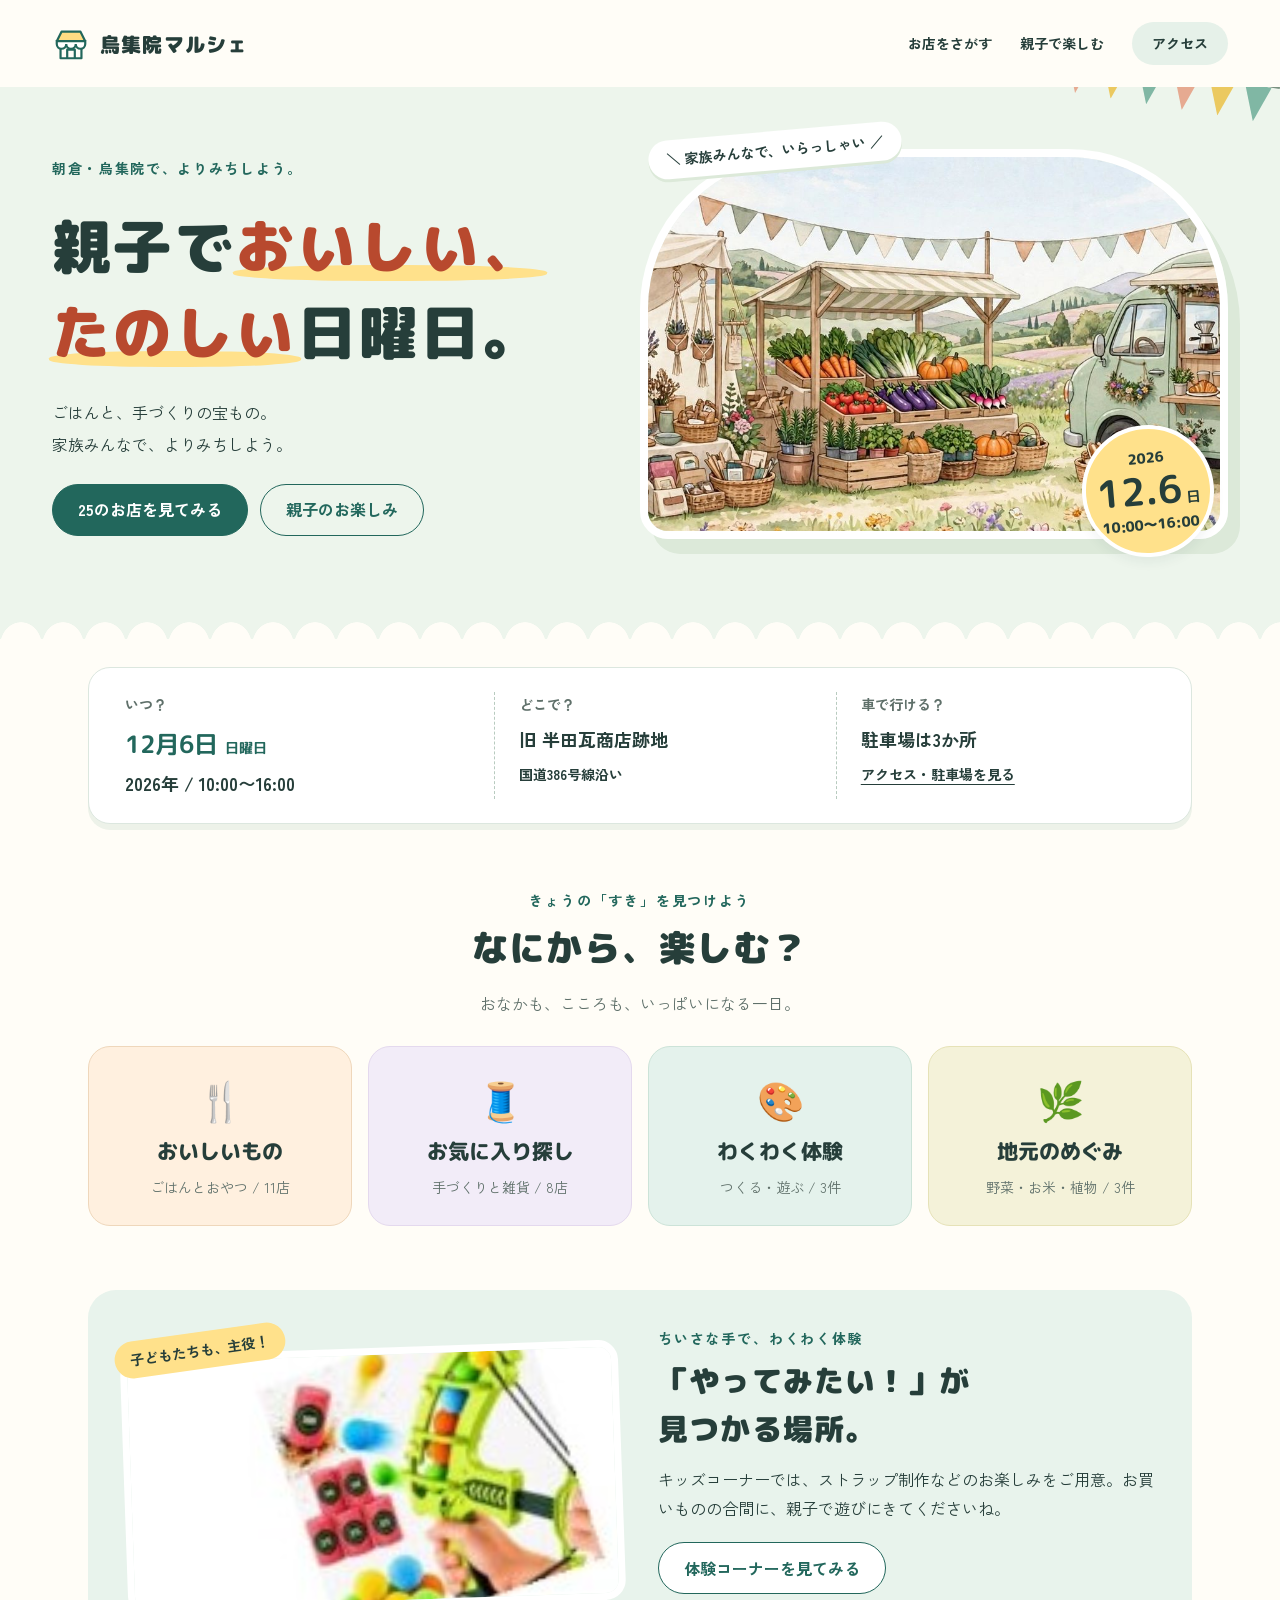
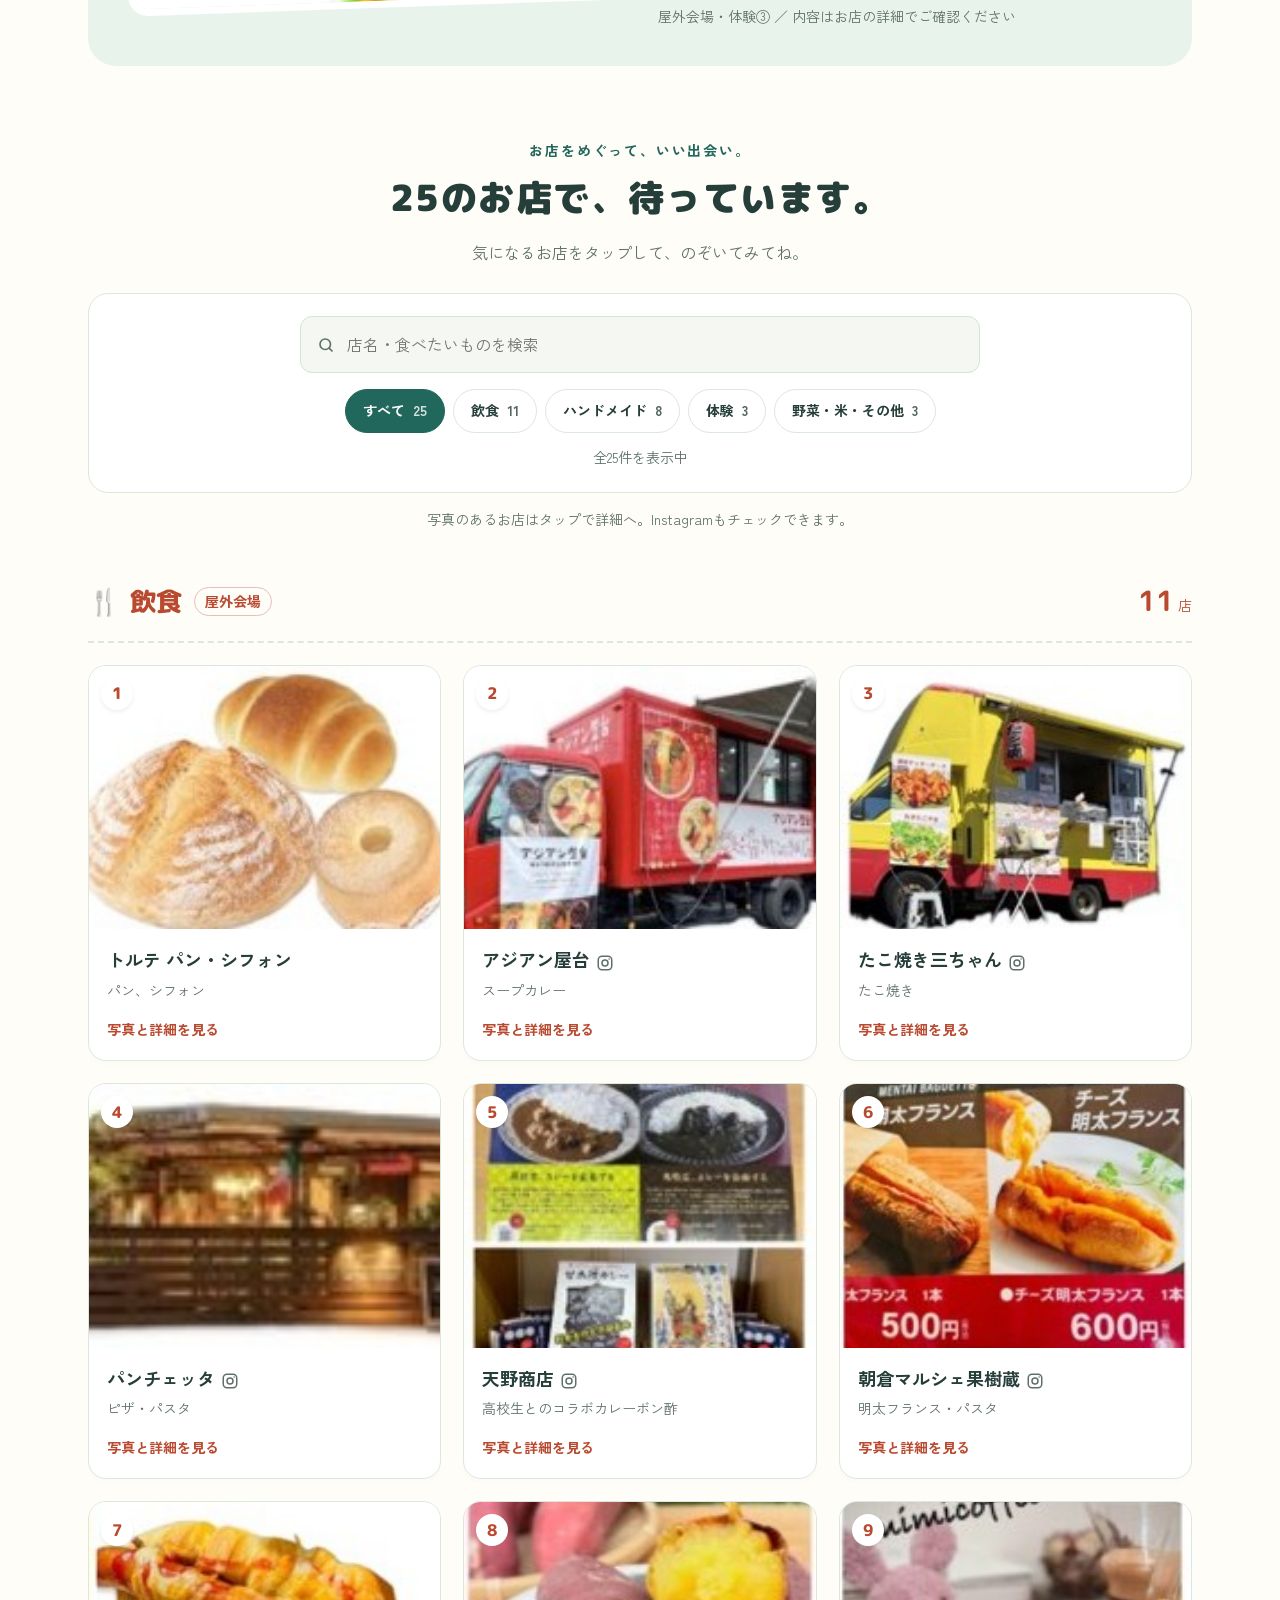
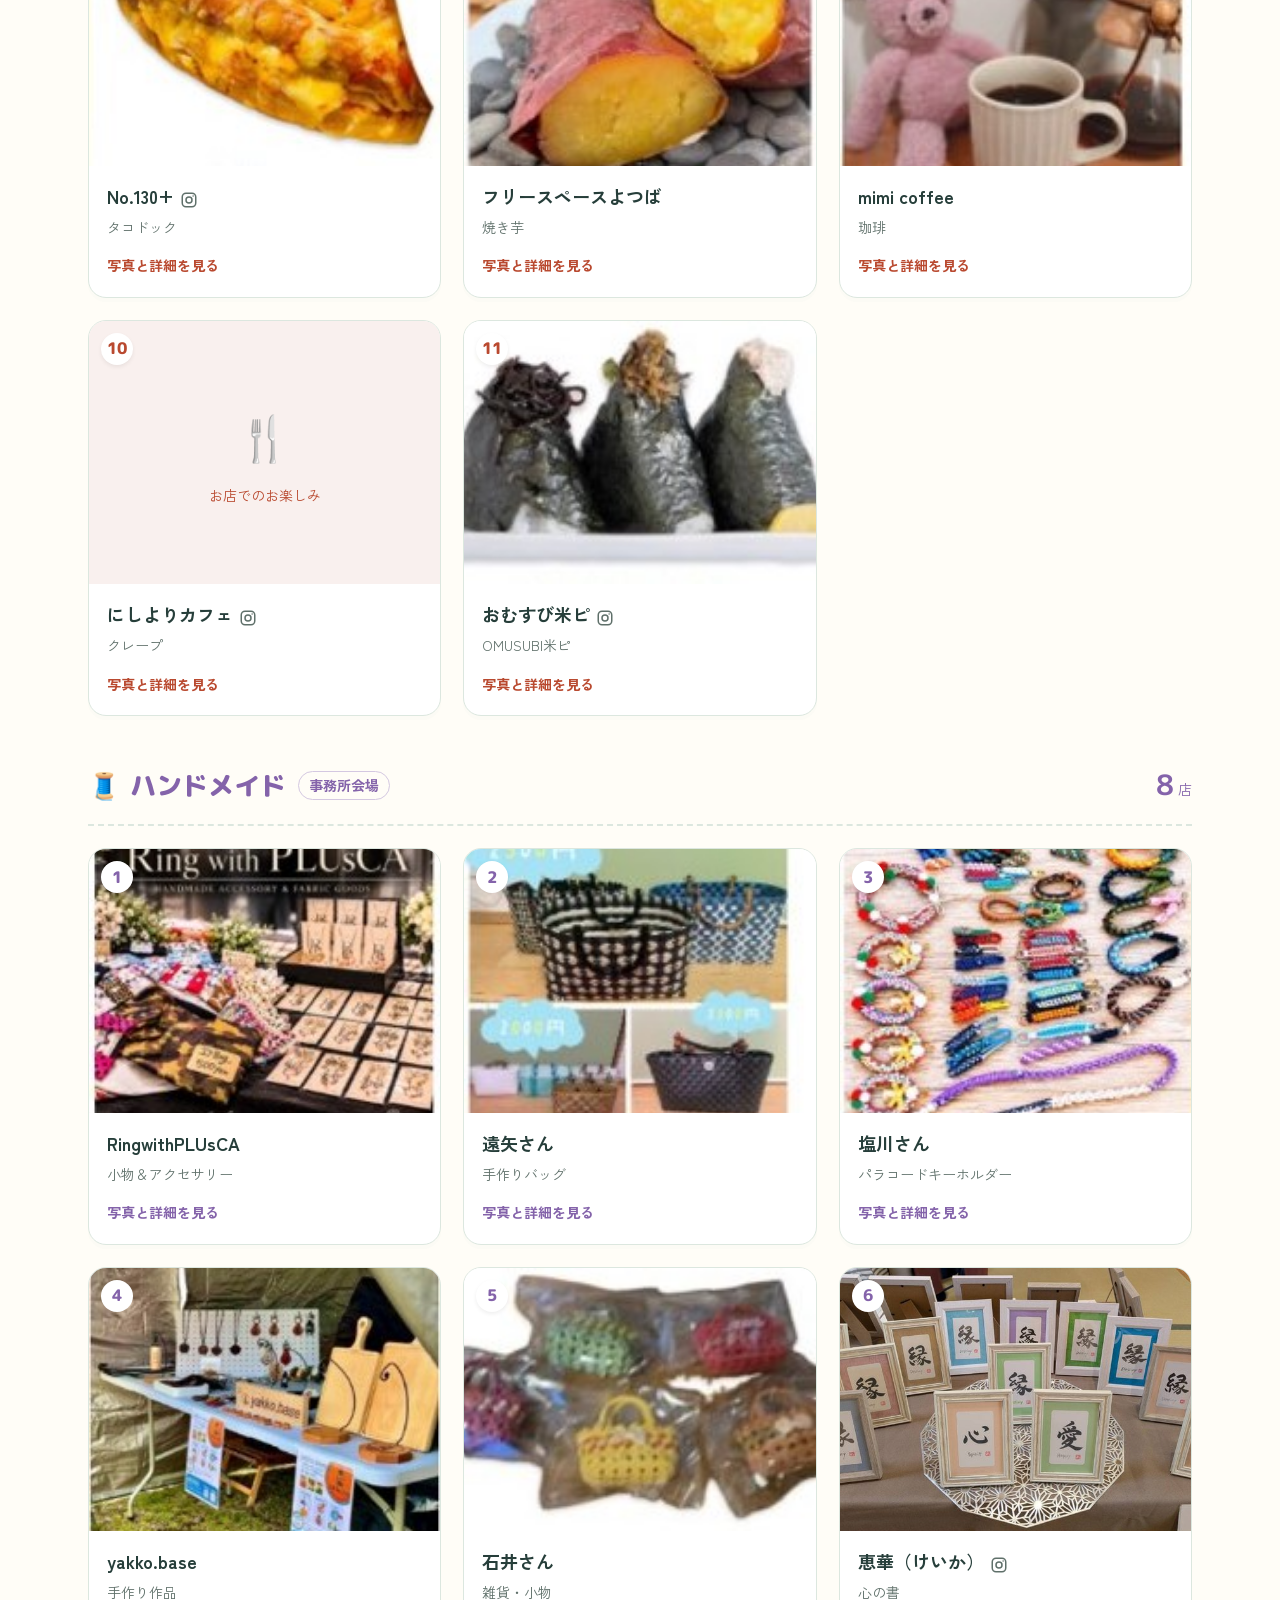
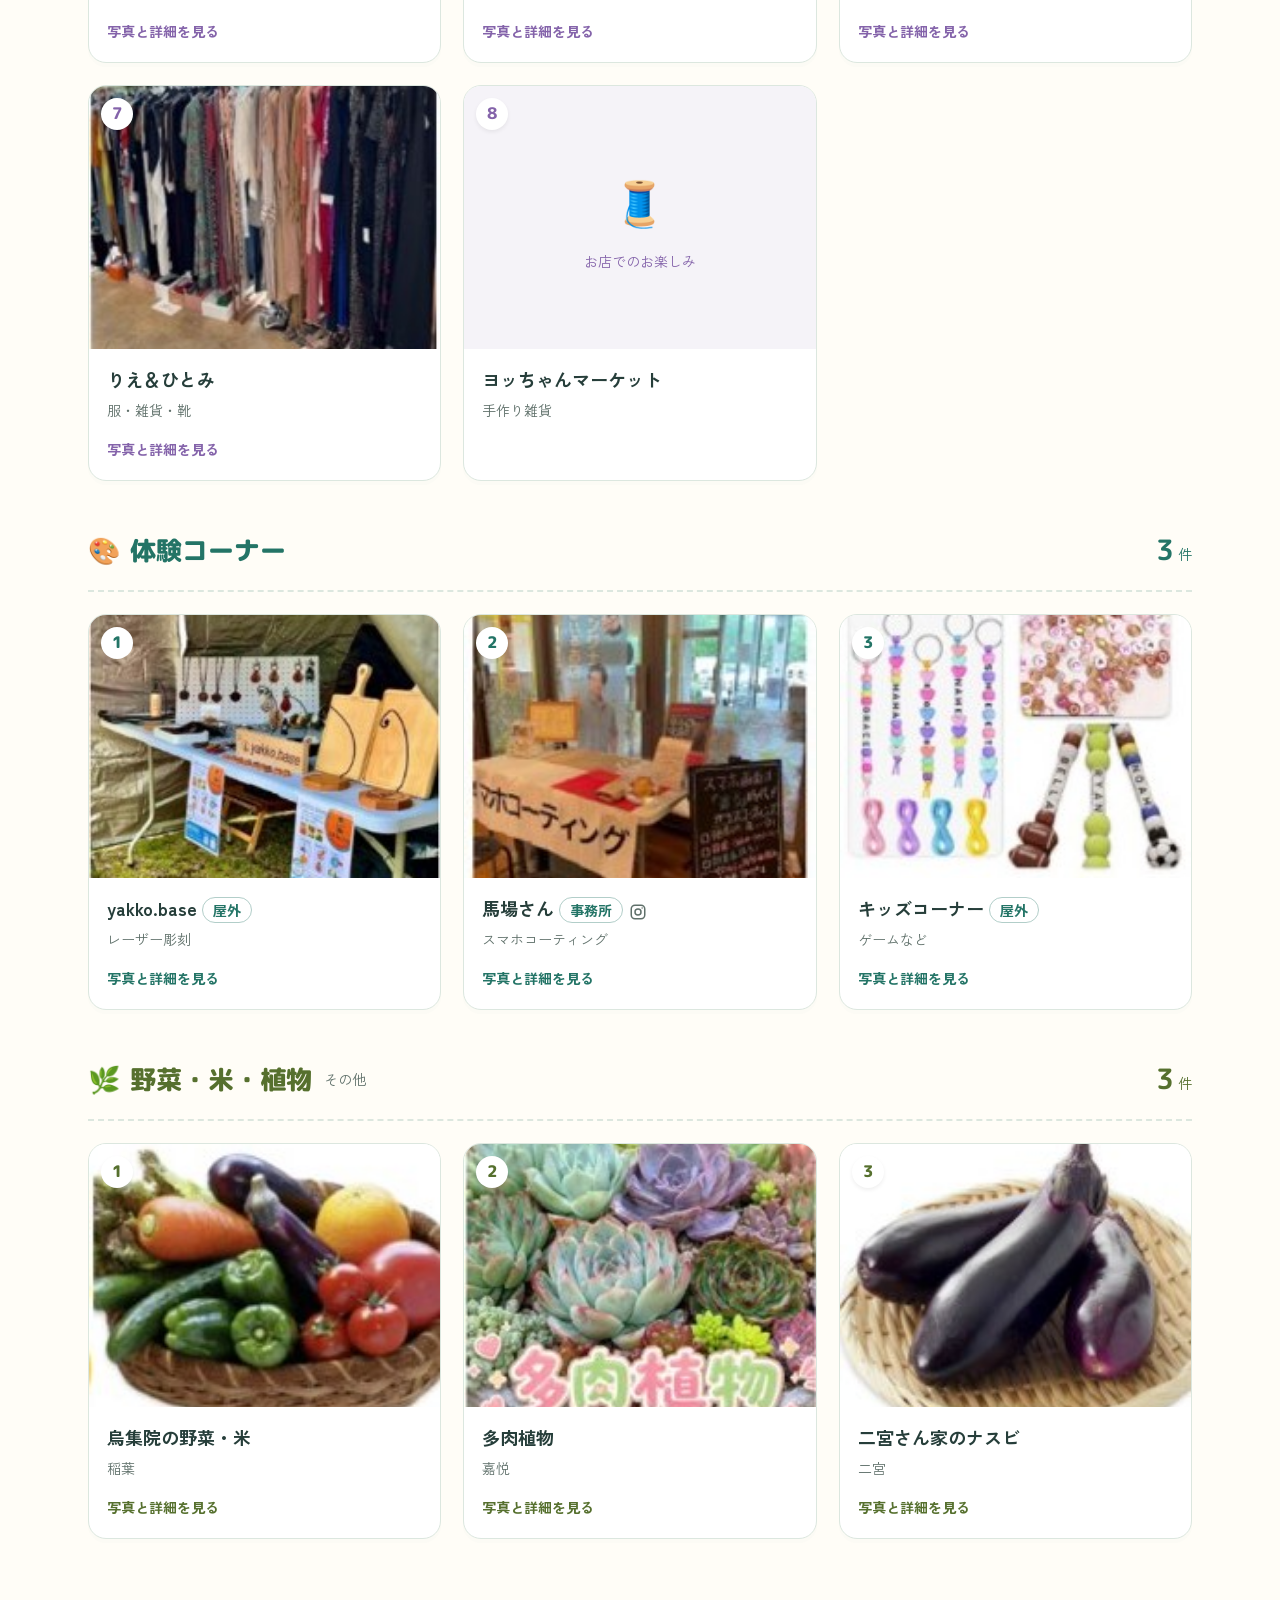
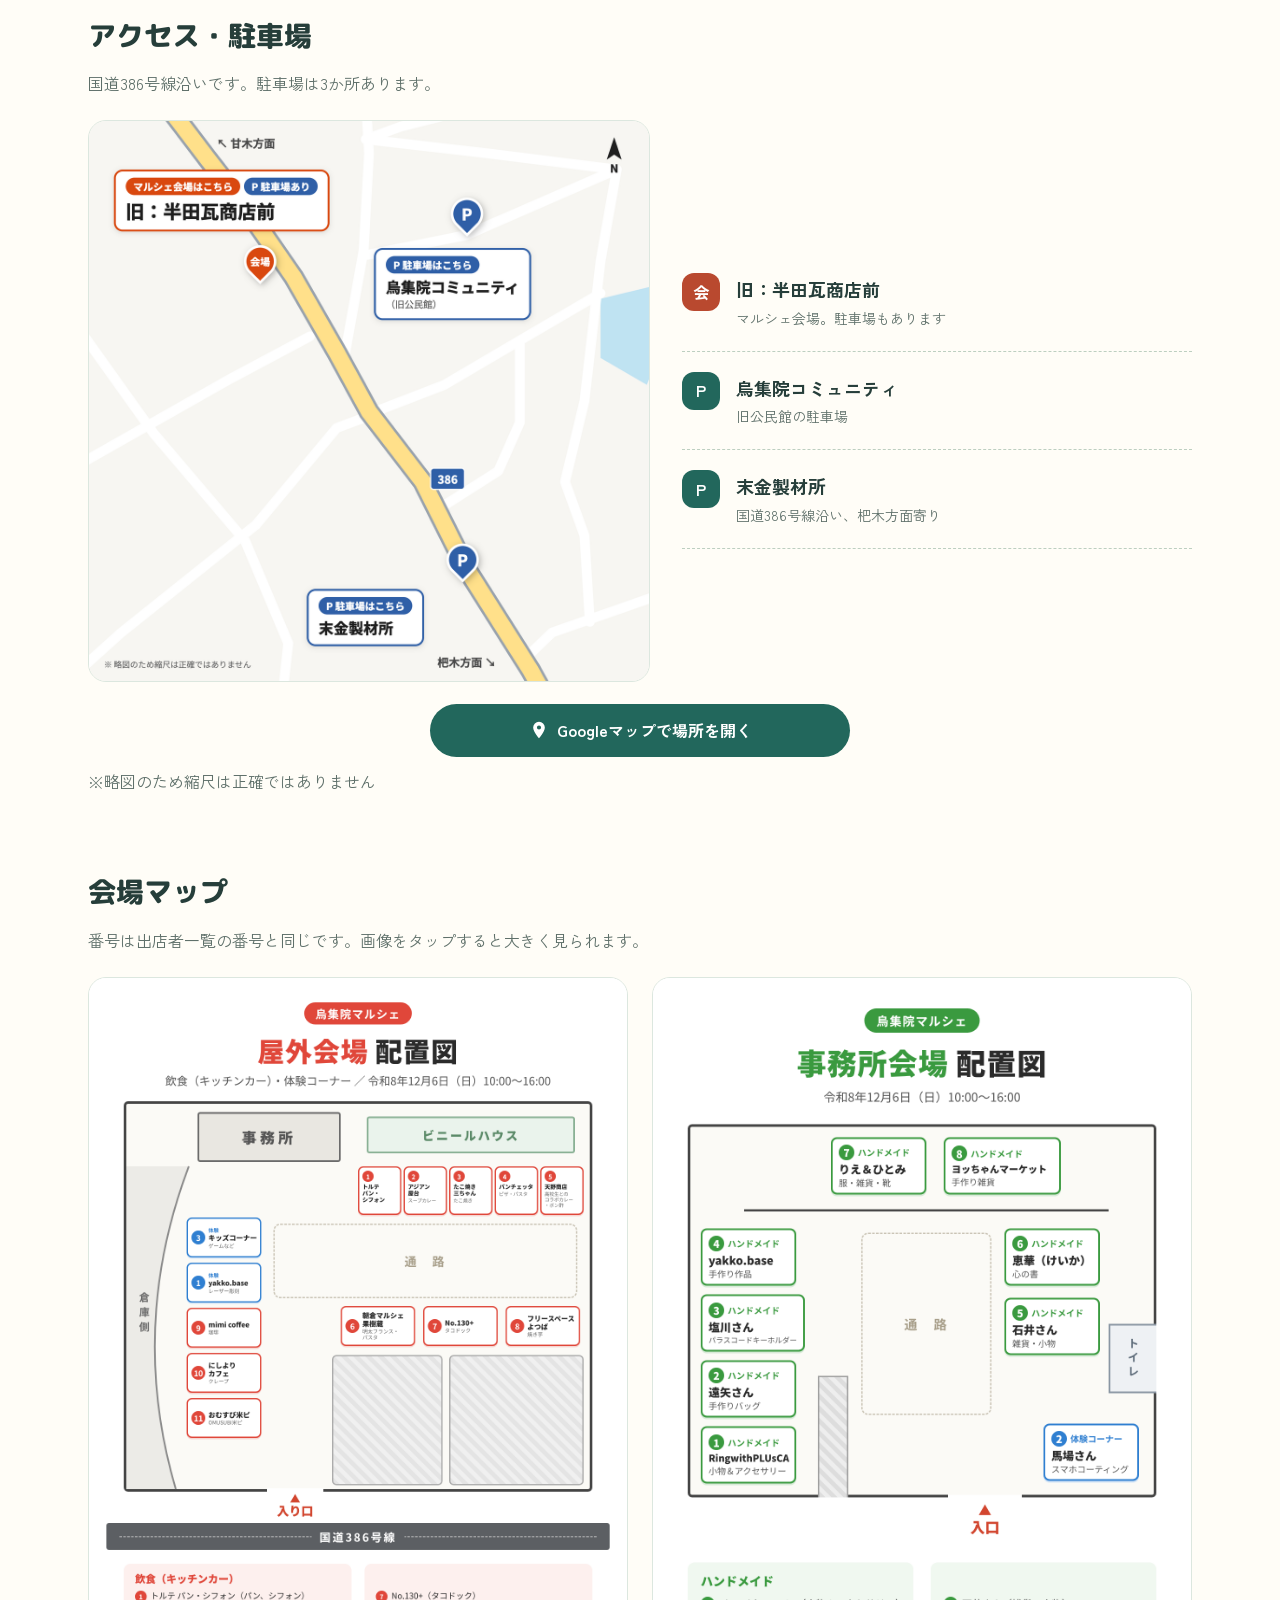
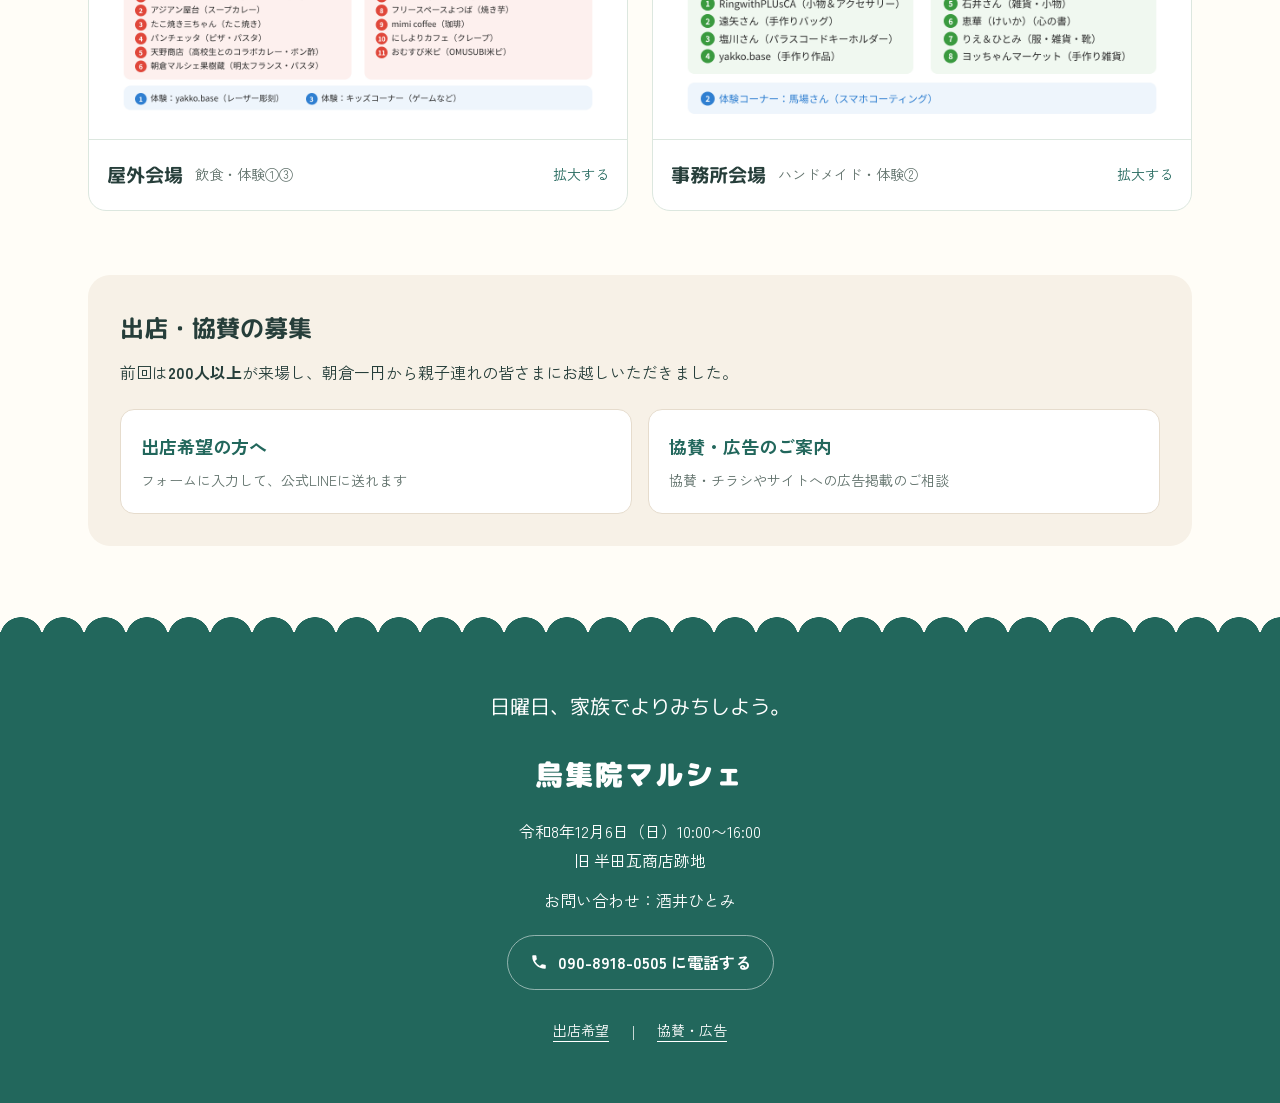
==== index.html @ 5f9a54ed "アクセス欄にGoogleマップへのリンクボタンを追加 Co-Authored-By: Claude Opus 5.5 <noreply@anthropic.com> Claude-Session: h" ====
<!doctype html>
<html lang="ja">
<head>
<meta charset="utf-8">
<meta name="viewport" content="width=device-width, initial-scale=1, viewport-fit=cover">
<meta name="color-scheme" content="light">
<meta name="description" content="12月6日（日）は烏集院マルシェへ。ごはんとおやつ、手づくり雑貨、キッズコーナーなど全25店。親子で楽しむ日曜日。10:00〜16:00／旧 半田瓦商店跡地。">
<link rel="icon" href="data:,">
<title>烏集院マルシェ｜親子でおいしい、たのしい日曜日。</title>
<link rel="preconnect" href="https://fonts.googleapis.com">
<link rel="preconnect" href="https://fonts.gstatic.com" crossorigin>
<link rel="stylesheet" href="theme.css">
<link rel="stylesheet" href="market.css">
</head>
<body>

<a class="skip-link" href="#shops">お店の一覧へ進む</a>
<nav class="site-nav" aria-label="メインメニュー">
  <a class="brand" href="index.html" aria-label="烏集院マルシェ ホーム"><svg class="brand-icon" viewBox="0 0 40 40" fill="none" aria-hidden="true"><path d="M5 17 10 7h20l5 10" fill="#ffdc83" stroke="currentColor" stroke-width="2.3" stroke-linejoin="round"/><path d="M5 17h30v3a5 5 0 0 1-10 0 5 5 0 0 1-10 0 5 5 0 0 1-10 0v-3Z" fill="#fff" stroke="currentColor" stroke-width="2.3"/><path d="M9 25v10h22V25M16 35v-9h8v9" stroke="currentColor" stroke-width="2.3" stroke-linejoin="round"/></svg>烏集院マルシェ</a>
  <div class="nav-links"><a href="#shops">お店をさがす</a><a href="#kids">親子で楽しむ</a><a class="nav-access" href="#access">アクセス</a></div>
</nav>
<header class="hero">
  <div class="bunting" aria-hidden="true"><i></i><i></i><i></i><i></i><i></i><i></i><i></i><i></i><i></i><i></i><i></i><i></i></div>
  <div class="hero-inner">
    <div class="hero-copy">
      <p class="eyebrow">朝倉・烏集院で、よりみちしよう。</p>
      <h1>親子で<span class="accent">おいしい、</span><br><span class="accent">たのしい</span>日曜日。</h1>
      <p class="welcome">ごはんと、手づくりの宝もの。<br>家族みんなで、よりみちしよう。</p>
      <div class="hero-actions"><a class="pill" href="#shops">25のお店を見てみる</a><a class="pill secondary" href="#kids">親子のお楽しみ</a></div>
    </div>
    <div class="hero-art">
      <img class="hero-img" src="images/market-illustration.jpg" alt="雑貨のテント、野菜の屋台、キッチンカーが並ぶマルシェの水彩イラスト" width="1600" height="600" fetchpriority="high">
      <span class="art-caption">＼ 家族みんなで、いらっしゃい ／</span>
      <div class="art-note"><span>2026</span><b>12.6<span style="font-size:14px"> 日</span></b><span>10:00〜16:00</span></div>
    </div>
  </div>
</header>

<main class="wrap" id="main-content">

  <dl class="info" aria-label="開催情報">
    <div><dt>いつ？</dt><dd><strong>12月6日 <small>日曜日</small></strong><br>2026年 / 10:00〜16:00</dd></div>
    <div><dt>どこで？</dt><dd>旧 半田瓦商店跡地<br><small>国道386号線沿い</small></dd></div>
    <div><dt>車で行ける？</dt><dd>駐車場は3か所<br><a href="#access"><small>アクセス・駐車場を見る</small></a></dd></div>
  </dl>

  <section class="discover" aria-labelledby="discover-title">
    <p class="section-kicker">きょうの「すき」を見つけよう</p>
    <h2 class="section-title" id="discover-title">なにから、楽しむ？</h2>
    <p class="section-intro">おなかも、こころも、いっぱいになる一日。</p>
    <div class="discover-links">
      <a class="discover-link" href="#shops" data-discover="food"><span class="symbol" aria-hidden="true">🍴</span><b>おいしいもの</b><span>ごはんとおやつ / 11店</span></a>
      <a class="discover-link" href="#shops" data-discover="handmade"><span class="symbol" aria-hidden="true">🧵</span><b>お気に入り探し</b><span>手づくりと雑貨 / 8店</span></a>
      <a class="discover-link" href="#shops" data-discover="experience"><span class="symbol" aria-hidden="true">🎨</span><b>わくわく体験</b><span>つくる・遊ぶ / 3件</span></a>
      <a class="discover-link" href="#shops" data-discover="farm"><span class="symbol" aria-hidden="true">🌿</span><b>地元のめぐみ</b><span>野菜・お米・植物 / 3件</span></a>
    </div>
  </section>

  <section class="kids" id="kids" aria-labelledby="kids-title">
    <div class="kids-photo"><img loading="lazy" decoding="async" src="images/shops/toys.jpg" width="800" height="600" loading="lazy" alt="キッズコーナーで紹介されている、カラフルなおもちゃ"><span class="kids-sticker">子どもたちも、主役！</span></div>
    <div class="kids-copy"><p class="section-kicker">ちいさな手で、わくわく体験</p><h2 class="section-title" id="kids-title">「やってみたい！」が<br>見つかる場所。</h2><p>キッズコーナーでは、ストラップ制作などのお楽しみをご用意。お買いものの合間に、親子で遊びにきてくださいね。</p><a class="pill" href="#shops" data-discover="experience">体験コーナーを見てみる</a><span class="kids-small">屋外会場・体験③ ／ 内容はお店の詳細でご確認ください</span></div>
  </section>



  <div class="list-heading" id="shops"><p class="section-kicker">お店をめぐって、いい出会い。</p><h2 class="section-title"><span>25のお店で、</span><span>待っています。</span></h2><p class="section-intro">気になるお店をタップして、のぞいてみてね。</p></div>
  <div class="controls">
    <label class="search">
      <svg width="18" height="18" viewBox="0 0 24 24" fill="none" stroke="currentColor" stroke-width="2.2" stroke-linecap="round" aria-hidden="true"><circle cx="11" cy="11" r="7"/><path d="m20 20-3.5-3.5"/></svg>
      <input id="q" type="search" placeholder="店名・食べたいものを検索" aria-label="出店者を検索">
    </label>
    <div class="tabs" role="group" aria-label="カテゴリで絞り込み">
      <button type="button" class="tab" data-filter="all" aria-pressed="true">すべて <span class="k">25</span></button>
      <button type="button" class="tab" data-filter="food" aria-pressed="false"><span class="d" aria-hidden="true"></span>飲食 <span class="k">11</span></button>
      <button type="button" class="tab" data-filter="handmade" aria-pressed="false"><span class="d" aria-hidden="true"></span>ハンドメイド <span class="k">8</span></button>
      <button type="button" class="tab" data-filter="experience" aria-pressed="false"><span class="d" aria-hidden="true"></span>体験 <span class="k">3</span></button>
      <button type="button" class="tab" data-filter="farm" aria-pressed="false"><span class="d" aria-hidden="true"></span>野菜・米・その他 <span class="k">3</span></button>
    </div>
    <p class="result-line" id="resultLine" aria-live="polite">全25件を表示中</p>
  </div>

  <p class="swipe-hint">写真のあるお店はタップで詳細へ。Instagramもチェックできます。</p>
  <div id="list">

    <section class="cat cat-food" data-cat="food">
      <div class="cat-head"><h2>飲食</h2><a class="place" href="#map-okugai">屋外会場</a><span class="count"><b>11</b>店</span></div>
      <ul class="rows">
        <li class="row" data-text="トルテ パン・シフォン パン シフォン"><span class="no">1</span><div><div class="name">トルテ パン・シフォン</div><div class="item">パン、シフォン</div></div></li>
        <li class="row" data-text="アジアン屋台 スープカレー"><span class="no">2</span><div><div class="name">アジアン屋台</div><div class="item">スープカレー</div></div></li>
        <li class="row" data-text="たこ焼き三ちゃん たこ焼き"><span class="no">3</span><div><div class="name">たこ焼き三ちゃん</div><div class="item">たこ焼き</div></div></li>
        <li class="row" data-text="パンチェッタ ピザ パスタ"><span class="no">4</span><div><div class="name">パンチェッタ</div><div class="item">ピザ・パスタ</div></div></li>
        <li class="row" data-text="天野商店 高校生とのコラボカレーボン酢 コラボ"><span class="no">5</span><div><div class="name">天野商店</div><div class="item">高校生とのコラボカレーボン酢</div></div></li>
        <li class="row" data-text="朝倉マルシェ果樹蔵 明太フランス パスタ"><span class="no">6</span><div><div class="name">朝倉マルシェ果樹蔵</div><div class="item">明太フランス・パスタ</div></div></li>
        <li class="row" data-text="No.130+ タコドック"><span class="no">7</span><div><div class="name">No.130+</div><div class="item">タコドック</div></div></li>
        <li class="row" data-text="フリースペースよつば 焼き芋"><span class="no">8</span><div><div class="name">フリースペースよつば</div><div class="item">焼き芋</div></div></li>
        <li class="row" data-text="mimi coffee 珈琲 コーヒー"><span class="no">9</span><div><div class="name">mimi coffee</div><div class="item">珈琲</div></div></li>
        <li class="row" data-text="NiSHiYOR! café にしよりカフェ クレープ"><span class="no">10</span><div><div class="name">にしよりカフェ</div><div class="item">クレープ</div></div></li>
        <li class="row" data-text="おむすび米ピ OMUSUBI米ピ"><span class="no">11</span><div><div class="name">おむすび米ピ</div><div class="item">OMUSUBI米ピ</div></div></li>
      </ul>
    </section>

    <section class="cat cat-hand" data-cat="handmade">
      <div class="cat-head"><h2>ハンドメイド</h2><a class="place" href="#map-jimusho">事務所会場</a><span class="count"><b>8</b>店</span></div>
      <ul class="rows">
        <li class="row" data-text="RingwithPLUsCA 小物 アクセサリー"><span class="no">1</span><div><div class="name">RingwithPLUsCA</div><div class="item">小物＆アクセサリー</div></div></li>
        <li class="row" data-text="遠矢さん 手作りバッグ"><span class="no">2</span><div><div class="name">遠矢さん</div><div class="item">手作りバッグ</div></div></li>
        <li class="row" data-text="塩川さん パラコードキーホルダー"><span class="no">3</span><div><div class="name">塩川さん</div><div class="item">パラコードキーホルダー</div></div></li>
        <li class="row" data-text="yakko.base 手作り作品"><span class="no">4</span><div><div class="name">yakko.base</div><div class="item">手作り作品</div></div></li>
        <li class="row" data-text="石井さん 雑貨 小物"><span class="no">5</span><div><div class="name">石井さん</div><div class="item">雑貨・小物</div></div></li>
        <li class="row" data-text="恵華 けいか 心の書 書道 額"><span class="no">6</span><div><div class="name">恵華（けいか）</div><div class="item">心の書</div></div></li>
        <li class="row" data-text="りえ＆ひとみ 服 雑貨 靴"><span class="no">7</span><div><div class="name">りえ＆ひとみ</div><div class="item">服・雑貨・靴</div></div></li>
        <li class="row" data-text="ヨッちゃんマーケット 手作り雑貨"><span class="no">8</span><div><div class="name">ヨッちゃんマーケット</div><div class="item">手作り雑貨</div></div></li>
      </ul>
    </section>

    <section class="cat cat-exp" data-cat="experience">
      <div class="cat-head"><h2>体験コーナー</h2><span class="count"><b>3</b>件</span></div>
      <ul class="rows">
        <li class="row" data-text="yakko.base レーザー彫刻"><span class="no">1</span><div><div class="name">yakko.base<a class="place" href="#map-okugai">屋外</a></div><div class="item">レーザー彫刻</div></div></li>
        <li class="row" data-text="馬場さん スマホコーティング"><span class="no">2</span><div><div class="name">馬場さん<a class="place" href="#map-jimusho">事務所</a></div><div class="item">スマホコーティング</div></div></li>
        <li class="row" data-text="キッズコーナー ゲーム"><span class="no">3</span><div><div class="name">キッズコーナー<a class="place" href="#map-okugai">屋外</a></div><div class="item">ゲームなど</div></div></li>
      </ul>
    </section>

    <section class="cat cat-farm" data-cat="farm">
      <div class="cat-head"><h2>野菜・米・植物</h2><span class="sub">その他</span><span class="count"><b>3</b>件</span></div>
      <ul class="rows">
        <li class="row" data-text="烏集院の野菜 米 稲葉"><span class="no">1</span><div><div class="name">烏集院の野菜・米</div><div class="item">稲葉</div></div></li>
        <li class="row" data-text="多肉植物 嘉悦"><span class="no">2</span><div><div class="name">多肉植物</div><div class="item">嘉悦</div></div></li>
        <li class="row" data-text="二宮さん家のナスビ 二宮"><span class="no">3</span><div><div class="name">二宮さん家のナスビ</div><div class="item">二宮</div></div></li>
      </ul>
    </section>

    <div class="empty" id="empty">該当する出店者が見つかりませんでした。<br>別のキーワードで探してみてください。</div>
  </div>

  <section class="access" id="access" aria-labelledby="access-title">
    <h2 class="sec-title" id="access-title">アクセス・駐車場</h2>
    <p class="sec-note">国道386号線沿いです。駐車場は3か所あります。</p>
    <div class="access-body">
      <figure class="access-map">
        <a href="images/access-map.png" target="_blank" rel="noopener"><img loading="lazy" decoding="async" src="images/access-map.png" alt="会場周辺の略図。国道386号線沿い、甘木方面寄りに会場の旧 半田瓦商店前（駐車場あり）。その東側に烏集院コミュニティ（旧公民館）の駐車場、杷木方面寄りに末金製材所の駐車場。" width="1200" height="1200"></a>
      </figure>
      <ul class="parking">
        <li><span class="p venue" aria-hidden="true"><span>会</span></span><div><b>旧：半田瓦商店前</b><small>マルシェ会場。駐車場もあります</small></div></li>
        <li><span class="p" aria-hidden="true"><span>P</span></span><div><b>烏集院コミュニティ</b><small>旧公民館の駐車場</small></div></li>
        <li><span class="p" aria-hidden="true"><span>P</span></span><div><b>末金製材所</b><small>国道386号線沿い、杷木方面寄り</small></div></li>
      </ul>
    </div>
    <a class="gmap" href="https://maps.app.goo.gl/vhonHxLZ6FecGgJs9" target="_blank" rel="noopener"><svg width="20" height="20" viewBox="0 0 24 24" fill="currentColor" aria-hidden="true"><path d="M12 2a7 7 0 0 0-7 7c0 5.2 7 13 7 13s7-7.8 7-13a7 7 0 0 0-7-7zm0 9.5A2.5 2.5 0 1 1 12 6.5a2.5 2.5 0 0 1 0 5z"/></svg>Googleマップで場所を開く</a>
    <p class="sec-note" style="margin-top:10px">※略図のため縮尺は正確ではありません</p>
  </section>

  <section class="maps" aria-labelledby="maps-title">
    <h2 class="sec-title" id="maps-title">会場マップ</h2>
    <p class="sec-note">番号は出店者一覧の番号と同じです。画像をタップすると大きく見られます。</p>
    <div class="map-grid">
      <figure class="map-card" id="map-okugai">
        <a href="images/haichi-okugai.png" target="_blank" rel="noopener"><img loading="lazy" decoding="async" src="images/haichi-okugai.png" alt="屋外会場の配置図。ビニールハウス前に飲食1〜5、事務所前は通路、倉庫側に体験3・体験1と飲食9〜11、入り口近くの右奥に飲食6〜8。国道386号線側が入り口。" width="1240" height="1754"></a>
        <figcaption><b>屋外会場</b><span>飲食・体験①③</span><em>拡大する</em></figcaption>
      </figure>
      <figure class="map-card" id="map-jimusho">
        <a href="images/haichi-jimusho.png" target="_blank" rel="noopener"><img loading="lazy" decoding="async" src="images/haichi-jimusho.png" alt="事務所会場の配置図。奥に7・8、左の壁沿いに4・3・2・1、右に6・5とトイレ、入口近くに体験2。" width="1240" height="1754"></a>
        <figcaption><b>事務所会場</b><span>ハンドメイド・体験②</span><em>拡大する</em></figcaption>
      </figure>
    </div>
  </section>



  <section class="join" aria-labelledby="join-title">
    <h2 id="join-title">出店・協賛の募集</h2>
    <p class="lead">前回は<b>200人以上</b>が来場し、朝倉一円から親子連れの皆さまにお越しいただきました。</p>
    <div class="join-links">
      <a href="entry.html"><b>出店希望の方へ</b><span>フォームに入力して、公式LINEに送れます</span><svg width="22" height="22" viewBox="0 0 24 24" fill="none" stroke="currentColor" stroke-width="2.4" stroke-linecap="round" stroke-linejoin="round" aria-hidden="true"><path d="m9 6 6 6-6 6"/></svg></a>
      <a class="sp" href="sponsor.html"><b>協賛・広告のご案内</b><span>協賛・チラシやサイトへの広告掲載のご相談</span><svg width="22" height="22" viewBox="0 0 24 24" fill="none" stroke="currentColor" stroke-width="2.4" stroke-linecap="round" stroke-linejoin="round" aria-hidden="true"><path d="m9 6 6 6-6 6"/></svg></a>
    </div>
  </section>
</main>

<footer>
  <div class="eave-top" aria-hidden="true"></div>
  <div class="foot">
    <p class="footer-message">日曜日、家族でよりみちしよう。</p>
    <p class="name">烏集院マルシェ</p>
    <p>令和8年12月6日（日）10:00〜16:00<br>旧 半田瓦商店跡地</p>
    <p>お問い合わせ：酒井ひとみ</p>
    <a class="call" href="tel:09089180505"><svg width="18" height="18" viewBox="0 0 24 24" fill="currentColor" aria-hidden="true"><path d="M6.6 10.8a15.1 15.1 0 0 0 6.6 6.6l2.2-2.2a1 1 0 0 1 1-.25 11.4 11.4 0 0 0 3.6.57 1 1 0 0 1 1 1V20a1 1 0 0 1-1 1A17 17 0 0 1 3 4a1 1 0 0 1 1-1h3.5a1 1 0 0 1 1 1c0 1.25.2 2.45.57 3.57a1 1 0 0 1-.25 1z"/></svg>090-8918-0505 に電話する</a>
    <p class="links"><a href="entry.html">出店希望</a>｜<a href="sponsor.html">協賛・広告</a></p>
  </div>
</footer>

<dialog class="shop" id="shop" aria-labelledby="shopTitle">
  <div class="ph" id="shopPh"></div>
  <div class="body">
    <p class="meta" id="shopMeta"></p>
    <h3 id="shopTitle"></h3>
    <ul class="desc" id="shopDesc"></ul>
    <p class="note" id="shopNote"></p>
    <a class="ig" id="shopIg" href="#" target="_blank" rel="noopener" hidden><svg width="18" height="18" viewBox="0 0 24 24" fill="none" stroke="currentColor" stroke-width="2" aria-hidden="true"><rect x="3" y="3" width="18" height="18" rx="5"/><circle cx="12" cy="12" r="4"/><circle cx="17.5" cy="6.5" r="1" fill="currentColor" stroke="none"/></svg><span id="shopIgText">Instagramを見る</span></a>
    <div class="actions">
      <a class="go" id="shopGo" href="#map-okugai">配置図で場所を見る</a>
      <button type="button" class="close" id="shopClose">閉じる</button>
    </div>
  </div>
</dialog>

<script>
(function(){
  var currentFilter='all';
  var q=document.getElementById('q');
  var sections=[].slice.call(document.querySelectorAll('section.cat'));
  var resultLine=document.getElementById('resultLine');
  var empty=document.getElementById('empty');
  var tabs=[].slice.call(document.querySelectorAll('.tab'));
  var TOTAL=25;

  function apply(){
    var keyword=q.value.trim().toLowerCase();
    var visible=0;
    sections.forEach(function(sec){
      var catMatch=(currentFilter==='all'||currentFilter===sec.getAttribute('data-cat'));
      var secVisible=0;
      sec.querySelectorAll('.row').forEach(function(row){
        var text=((row.getAttribute('data-text')||'')+' '+(row.getAttribute('data-details')||'')).toLowerCase();
        var show=catMatch && (!keyword || text.indexOf(keyword)>-1);
        row.classList.toggle('hidden',!show);
        if(show){secVisible++;visible++;}
      });
      sec.classList.toggle('hidden',secVisible===0);
    });
    empty.classList.toggle('show',visible===0);
    resultLine.textContent=(visible===TOTAL)?'全25件を表示中':visible+'件を表示中（全25件）';
    tabs.forEach(function(b){b.setAttribute('aria-pressed',b.getAttribute('data-filter')===currentFilter?'true':'false');});
  }
  tabs.forEach(function(b){
    b.addEventListener('click',function(){currentFilter=b.getAttribute('data-filter');apply();});
  });

  /* ---- 店舗の詳細 ---- */
  var IMG={"amano": "images/shops/amano.jpg", "asian": "images/shops/asian.jpg", "baba": "images/shops/baba.jpg", "inaba": "images/shops/inaba.jpg", "ishii": "images/shops/ishii.jpg", "kaetsu": "images/shops/kaetsu.jpg", "kajuzo": "images/shops/kajuzo.jpg", "mimi": "images/shops/mimi.jpg", "naomi": "images/shops/naomi.jpg", "ninomiya": "images/shops/ninomiya.jpg", "no130": "images/shops/no130.jpg", "omusubi": "images/shops/omusubi.jpg", "pancetta": "images/shops/pancetta.jpg", "plusca": "images/shops/plusca.jpg", "rie": "images/shops/rie.jpg", "shiokawa": "images/shops/shiokawa.jpg", "takoyaki": "images/shops/takoyaki.jpg", "torte": "images/shops/torte.jpg", "toya": "images/shops/toya.jpg", "toys": "images/shops/toys.jpg", "yakko": "images/shops/yakko.jpg", "yotsuba": "images/shops/yotsuba.jpg", "keika": "images/shops/keika.jpg"};
  var SHOPS={"food-1": {"img": ["torte"], "title": "TORTE〜トルテ〜", "desc": ["塩こうじごはん", "シフォンケーキ"], "place": "okugai"}, "food-2": {"img": ["asian"], "title": "アジアン屋台", "desc": ["スープカレー"], "place": "okugai", "ig": "asian_yatai"}, "food-3": {"img": ["takoyaki"], "title": "たこ焼き三ちゃん", "desc": ["たこ焼き"], "place": "okugai", "ig": "takoyaki_sanchan"}, "food-4": {"img": ["pancetta"], "title": "パンチェッタ", "desc": ["ピザ・パスタ"], "place": "okugai", "ig": "pancetta2007"}, "food-5": {"img": ["amano"], "title": "天野商店", "desc": ["レトルトカレー"], "place": "okugai", "ig": "amanoshouten_mz"}, "food-6": {"img": ["kajuzo"], "title": "朝倉マルシェ果樹蔵", "desc": ["明太フランス"], "place": "okugai", "ig": "kajyukura.fan"}, "food-7": {"img": ["no130"], "title": "NO.130+", "desc": ["名物 タコドック"], "place": "okugai", "ig": "no.130purasu"}, "food-8": {"img": ["yotsuba"], "title": "フリースペースよつば", "desc": ["焼き芋"], "place": "okugai"}, "food-9": {"img": ["mimi"], "title": "mimicoffee", "desc": ["淹れたてコーヒー"], "place": "okugai"}, "food-10": {"img": [], "title": "NiSHiYOR! café\nにしよりカフェ", "desc": ["クレープ"], "note": "朝倉の食材を使ったやさしい味", "place": "okugai", "ig": "nishiyoricafe"}, "food-11": {"img": ["omusubi"], "title": "OMUSUBI米ピ", "desc": ["こだわりのおむすび"], "place": "okugai", "ig": "omusubi_komepi"}, "hand-1": {"img": ["plusca"], "title": "Ring with PLUsCA", "desc": ["アクセサリー", "手作り小物"], "place": "jimusho"}, "hand-2": {"img": ["toya"], "title": "遠矢さん", "desc": ["手作りバッグ"], "place": "jimusho"}, "hand-3": {"img": ["shiokawa"], "title": "塩川さん", "desc": ["手作り小物"], "place": "jimusho"}, "hand-4": {"img": ["yakko"], "title": "yakko.base", "desc": ["レーザー彫刻", "手作り小物"], "place": "jimusho"}, "hand-5": {"img": ["ishii"], "title": "石井さん", "desc": ["手作り小物"], "place": "jimusho"}, "hand-6": {"img": ["keika"], "title": "恵華（けいか）", "desc": ["心の書"], "note": "一文字に想いを込めて。あなたの心にそっと寄り添う字を見つけてください。額の中はお好きなものに交換可能です。", "place": "jimusho", "ig": "a594ni"}, "hand-7": {"img": ["rie"], "title": "りえ＆ひとみ", "desc": ["洋服・雑貨"], "note": "洋服・靴・バッグなどなど掘り出し物あります！見に来てね☆", "place": "jimusho"}, "exp-1": {"img": ["yakko"], "title": "yakko.base", "desc": ["レーザー彫刻", "手作り小物"], "place": "okugai"}, "exp-2": {"img": ["baba"], "title": "馬場さん", "desc": ["スマホコーティング"], "place": "jimusho", "ig": "tomo1959taka"}, "exp-3": {"img": ["naomi", "toys"], "title": "なおみ（キッズコーナー）", "desc": ["キッズコーナー"], "note": "ストラップ制作などなど お楽しみに 100円", "place": "okugai"}, "farm-1": {"img": ["inaba"], "title": "稲葉さん", "desc": ["烏集院の野菜・お米"]}, "farm-2": {"img": ["kaetsu"], "title": "嘉悦さん", "desc": ["多肉植物"]}, "farm-3": {"img": ["ninomiya"], "title": "二宮さん", "desc": ["なす"]}};
  var PREFIX={food:'food',handmade:'hand',experience:'exp',farm:'farm'};
  var CATNAME={food:'飲食',handmade:'ハンドメイド',experience:'体験コーナー',farm:'野菜・米・植物'};
  var dlg=document.getElementById('shop'), lastRow=null;
  function openShop(cat,no,s,row){
    lastRow=row;
    dlg.className='shop '+cat;
    var ph=document.getElementById('shopPh'); ph.innerHTML=''; ph.hidden=!s.img.length;
    s.img.forEach(function(k){var im=document.createElement('img');im.src=IMG[k];im.alt=s.title+'の写真';ph.appendChild(im);});
    document.getElementById('shopMeta').textContent=CATNAME[cat]+'　'+no+'番'+(s.place?'　／　'+(s.place==='okugai'?'屋外会場':'事務所会場'):'');
    document.getElementById('shopTitle').textContent=s.title;
    var ul=document.getElementById('shopDesc'); ul.innerHTML='';
    s.desc.forEach(function(d){var li=document.createElement('li');li.textContent=d;ul.appendChild(li);});
    var note=document.getElementById('shopNote'); note.textContent=s.note||''; note.hidden=!s.note;
    var ig=document.getElementById('shopIg');
    if(s.ig){ig.hidden=false;ig.href='https://www.instagram.com/'+s.ig+'/';document.getElementById('shopIgText').textContent='Instagramを見る（@'+s.ig+'）';}else{ig.hidden=true;}
    var go=document.getElementById('shopGo');
    if(s.place){go.hidden=false;go.href='#map-'+s.place;go.textContent='配置図で場所を見る';}else{go.hidden=true;}
    if(dlg.showModal){dlg.showModal();}else{dlg.setAttribute('open','');}
  }
  function closeShop(){ if(dlg.close){dlg.close();}else{dlg.removeAttribute('open');} }
  document.getElementById('shopClose').addEventListener('click',closeShop);
  document.getElementById('shopGo').addEventListener('click',function(){lastRow=null;closeShop();});
  dlg.addEventListener('click',function(e){if(e.target===dlg)closeShop();});
  dlg.addEventListener('close',function(){if(lastRow)lastRow.focus({preventScroll:true});});
  sections.forEach(function(sec){
    var cat=sec.getAttribute('data-cat');
    sec.querySelectorAll('.row').forEach(function(row){
      var no=row.querySelector('.no').textContent.trim();
      var s=SHOPS[PREFIX[cat]+'-'+no];
      if(!s){ var ph=document.createElement('div'); ph.className='ph-none'; ph.textContent='お店でのお楽しみ'; row.insertBefore(ph,row.firstChild); return; }
      row.setAttribute('data-details',s.title+' '+s.desc.join(' ')+' '+(s.note||''));
      row.classList.add('tap'); row.setAttribute('role','button'); row.setAttribute('tabindex','0');
      row.setAttribute('aria-label',row.querySelector('.name').textContent+' の詳細を見る');
      if(s.ig){var mk=document.createElement('span');mk.className='ig-mark';mk.title='Instagramあり';mk.innerHTML='<svg width="18" height="18" viewBox="0 0 24 24" fill="none" stroke="currentColor" stroke-width="2" aria-hidden="true"><rect x="3" y="3" width="18" height="18" rx="5"/><circle cx="12" cy="12" r="4"/><circle cx="17.5" cy="6.5" r="1" fill="currentColor" stroke="none"/></svg><span class="sr-only">Instagramあり</span>';row.querySelector('.name').appendChild(mk);}
      if(s.img.length){var th=document.createElement('img'); th.className='thumb'; th.src=IMG[s.img[0]]; th.alt=''; th.loading='lazy'; th.decoding='async'; row.appendChild(th);}
      else{var ph0=document.createElement('div'); ph0.className='ph-none'; ph0.textContent='お店でのお楽しみ'; row.insertBefore(ph0,row.firstChild);}
      var more=document.createElement('span'); more.className='more'; more.textContent='写真と詳細を見る';
      row.querySelector('.item').after(more);
      row.addEventListener('click',function(e){ if(e.target.closest('a'))return; openShop(cat,no,s,row); });
      row.addEventListener('keydown',function(e){ if(e.target===row&&(e.key==='Enter'||e.key===' ')){e.preventDefault();openShop(cat,no,s,row);} });
    });
  });
  document.querySelectorAll('[data-discover]').forEach(function(link){
    link.addEventListener('click',function(){
      currentFilter=link.getAttribute('data-discover'); q.value=''; apply();
    });
  });
  document.querySelector('.hero-actions .pill').addEventListener('click',function(){currentFilter='all';q.value='';apply();});
  q.addEventListener('input',apply);
  apply();
})();
</script>
</body>
</html>
---- theme.css ----
@import url('https://fonts.googleapis.com/css2?family=M+PLUS+Rounded+1c:wght@500;700;800;900&family=Zen+Kaku+Gothic+New:wght@400;500;700&display=swap');

:root{color-scheme:light;--paper:#fffdf7;--surface:#fff;--ink:#263e3a;--muted:#5f706a;--kawara:#22675c;--line:#dce7df;--food:#b9492f;--hand:#8463aa;--exp:#237466;--farm:#56702e;--gothic:'Zen Kaku Gothic New',sans-serif;--mincho:'M PLUS Rounded 1c',sans-serif;--accent:var(--food)}
*{box-sizing:border-box}html{-webkit-text-size-adjust:100%;scroll-padding-top:24px}body{margin:0;color:var(--ink);background:var(--paper);font-family:var(--gothic);font-size:16px;line-height:1.8}a{color:inherit}img{max-width:100%}button,input,textarea,select{font:inherit}button,a,input,textarea{ -webkit-tap-highlight-color:transparent}button{cursor:pointer}:focus-visible{outline:3px solid #237466;outline-offset:5px}[hidden],.hidden{display:none!important}.sr-only{position:absolute;width:1px;height:1px;padding:0;margin:-1px;overflow:hidden;clip:rect(0,0,0,0);white-space:nowrap;border:0}.skip-link{position:absolute;left:16px;top:-100px;z-index:100;background:#fff;padding:12px 20px;border:2px solid var(--ink);border-radius:12px}.skip-link:focus{top:12px}
@media(prefers-reduced-motion:no-preference){html{scroll-behavior:smooth}a,button,.row.tap{transition:background .2s,transform .2s,box-shadow .2s}}
---- market.css ----
.site-nav{max-width:1240px;margin:auto;display:flex;align-items:center;justify-content:space-between;gap:20px;padding:22px 32px}.brand{display:flex;align-items:center;gap:10px;font-family:var(--mincho);font-weight:900;text-decoration:none;font-size:20px;letter-spacing:.06em}.brand-icon{width:38px;height:38px;color:var(--kawara)}.nav-links{display:flex;gap:28px;align-items:center}.nav-links a{text-decoration:none;font-size:14px;font-weight:700}.nav-links a:hover{text-decoration:underline;text-underline-offset:6px}.nav-links .nav-access{background:#e6f1e9;border-radius:999px;padding:9px 20px}
.hero{position:relative;isolation:isolate;background:#edf5ec;padding:24px 0 62px;overflow:hidden}.hero:after{content:'';position:absolute;bottom:-1px;left:0;width:100%;height:18px;background:radial-gradient(ellipse at 50% 100%,var(--paper) 69%,transparent 71%) 0 0/42px 24px repeat-x}.hero-inner{max-width:1240px;margin:auto;padding:20px 32px;display:grid;grid-template-columns:1fr 1.08fr;gap:44px;align-items:center}.hero-copy{position:relative;z-index:1}.eyebrow{display:inline-block;font-size:14px;font-weight:700;letter-spacing:.12em;color:var(--kawara);margin:0 0 22px}.hero h1{font-family:var(--mincho);font-size:clamp(40px,4.5vw,64px);line-height:1.5;letter-spacing:.06em;font-weight:900;margin:0}.hero h1 .accent{color:#b8492e;position:relative}.hero h1 .accent:after{content:'';position:absolute;z-index:-1;left:-3px;right:-3px;bottom:5px;height:16px;background:#ffe18b;border-radius:45%}.hero .welcome{margin:20px 0 24px;font-size:16px;line-height:2}.hero-actions{display:flex;flex-wrap:wrap;gap:12px}.pill{display:inline-flex;justify-content:center;align-items:center;min-height:52px;padding:10px 25px;border-radius:999px;font-weight:700;font-size:16px;text-decoration:none;border:1.5px solid var(--kawara);background:var(--kawara);color:#fff}.pill.secondary{background:transparent;color:var(--kawara)}.pill:hover{transform:translateY(-2px);box-shadow:0 5px 0 #263e3a15}.hero-art{position:relative;padding:18px 0}.hero-img{display:block;width:100%;height:390px;object-fit:cover;object-position:center;border-radius:160px 160px 28px 28px;border:8px solid #fff;box-shadow:12px 15px 0 #dce9d9}.art-note{position:absolute;bottom:0;right:14px;transform:rotate(-5deg);background:#ffe18b;border:4px solid #fff;border-radius:50%;width:132px;height:132px;display:flex;flex-direction:column;justify-content:center;align-items:center;font-family:var(--mincho);font-weight:800;line-height:1.5;font-size:14px;box-shadow:0 5px 12px #263e3a10}.art-note b{font-size:38px;line-height:1.2}.art-caption{position:absolute;top:0;left:8px;background:#fff;border-radius:999px;padding:7px 18px;font-weight:700;font-size:14px;transform:rotate(-5deg);box-shadow:0 3px 0 #dce9d9}.bunting{position:absolute;top:0;right:0;display:flex;gap:9px;transform:rotate(9deg);transform-origin:100% 0;border-top:2px solid #799181;padding:0 8px}.bunting i{width:27px;height:36px;clip-path:polygon(0 0,100% 0,50% 100%);background:#e6aa91}.bunting i:nth-child(3n+2){background:#ebc960}.bunting i:nth-child(3n){background:#80b7a4}
.wrap{max-width:1160px;margin:0 auto;padding:0 28px 40px}.info{display:grid;grid-template-columns:1.15fr 1fr 1fr;border:1.5px solid var(--line);border-radius:22px;background:#fff;margin:28px 0 64px;padding:24px 12px;box-shadow:0 6px 0 #edf2e9}.info>div{padding:0 24px;border-right:1px dashed #b8cbbf}.info>div:last-child{border:0}.info dt{font-size:14px;font-weight:700;color:var(--muted);margin-bottom:6px}.info dd{margin:0;font-weight:700;font-size:18px;line-height:1.8}.info dd strong{font-family:var(--mincho);font-size:24px;color:var(--kawara)}.info dd small{font-size:14px}.info a{text-underline-offset:4px}
.section-kicker{font-size:14px;color:var(--kawara);font-weight:700;letter-spacing:.13em;margin:0 0 6px}.section-title{font-family:var(--mincho);font-size:clamp(25px,3vw,36px);line-height:1.6;font-weight:900;margin:0 0 12px;letter-spacing:.04em}.section-intro{color:var(--muted);margin:0;font-size:16px}.discover{text-align:center;margin-bottom:64px}.discover-links{display:grid;grid-template-columns:repeat(4,1fr);gap:16px;margin-top:28px}.discover-link{display:flex;flex-direction:column;align-items:center;text-decoration:none;padding:25px 12px;border-radius:22px;background:#fff0df;border:1px solid #efd7bb;position:relative}.discover-link:nth-child(2){background:#f2ecf8;border-color:#e4d9ee}.discover-link:nth-child(3){background:#e4f2ec;border-color:#cce3d8}.discover-link:nth-child(4){background:#f4f2d9;border-color:#e6e2b7}.discover-link:hover{transform:translateY(-5px)}.discover-link .symbol{font-size:38px;line-height:1.4;margin-bottom:8px}.discover-link b{font-family:var(--mincho);font-size:21px;font-weight:800}.discover-link span:last-child{font-size:14px;margin-top:4px;color:var(--muted)}
.kids{display:grid;grid-template-columns:1fr 1fr;gap:36px;align-items:center;background:#e8f3ec;border-radius:28px;padding:36px;margin:0 0 72px;position:relative}.kids-photo{position:relative}.kids-photo img{width:100%;height:260px;object-fit:cover;border:7px solid #fff;border-radius:20px;display:block;transform:rotate(-2deg)}.kids-sticker{position:absolute;left:-10px;top:-16px;background:#ffe18b;padding:6px 16px;border-radius:999px;font-weight:700;transform:rotate(-8deg);font-size:14px}.kids h2{font-size:30px;line-height:1.6}.kids-copy>p:not(.section-kicker){font-size:16px;margin:12px 0 20px}.kids .pill{background:#fff;color:var(--kawara)}.kids-small{display:block;color:var(--muted);font-size:14px;margin-top:10px}
.list-heading{text-align:center;margin-bottom:26px}.controls{padding:22px 24px;border-radius:20px;background:#fff;border:1px solid var(--line)}.search{display:flex;align-items:center;gap:12px;background:#f4f7f2;border:1.5px solid #d6e3d8;border-radius:12px;padding:0 16px;max-width:680px;margin:auto}.search:focus-within{outline:2px solid var(--kawara);outline-offset:2px}.search svg{flex:none;color:var(--muted)}.search input{border:0;outline:0;background:transparent;font-size:16px;color:var(--ink);padding:13px 0;min-width:0;width:100%}.tabs{display:flex;gap:8px;flex-wrap:wrap;justify-content:center;margin-top:16px}.tab{--c:var(--kawara);border:1px solid var(--line);background:#fff;border-radius:999px;min-height:44px;padding:8px 17px;font-size:14px;font-weight:700;display:inline-flex;align-items:center;gap:8px;color:var(--ink)}.tab[data-filter=food]{--c:var(--food)}.tab[data-filter=handmade]{--c:var(--hand)}.tab[data-filter=experience]{--c:var(--exp)}.tab[data-filter=farm]{--c:var(--farm)}.tab[aria-pressed=true]{background:var(--c);border-color:var(--c);color:#fff}.tab .k{opacity:.8}.tab .d{display:none}.result-line{color:var(--muted);text-align:center;margin:12px 0 0;font-size:14px}.swipe-hint{display:block;font-size:14px;text-align:center;color:var(--muted);margin:14px 0 0}.cat{--c:var(--ink);margin-top:44px;scroll-margin-top:24px}.cat-food{--c:var(--food)}.cat-hand{--c:var(--hand)}.cat-exp{--c:var(--exp)}.cat-farm{--c:var(--farm)}.cat-head{display:flex;gap:12px;align-items:center;flex-wrap:wrap;padding-bottom:14px;border-bottom:2px dashed var(--line)}.cat-head h2{margin:0;font-family:var(--mincho);font-size:26px;font-weight:800;color:var(--c)}.cat-head h2:before{display:inline-block;margin-right:10px;font-size:26px}.cat-food h2:before{content:'🍴'}.cat-hand h2:before{content:'🧵'}.cat-exp h2:before{content:'🎨'}.cat-farm h2:before{content:'🌿'}.cat-head .sub{font-size:14px;color:var(--muted)}.cat-head .count{margin-left:auto;font-size:14px;color:var(--c);white-space:nowrap}.cat-head .count b{font-size:28px;font-family:var(--mincho);margin-right:4px}.place{display:inline-block;color:var(--c);font-size:14px;font-weight:700;text-decoration:none;border:1px solid color-mix(in srgb,var(--c) 35%,#fff);border-radius:999px;padding:1px 10px;white-space:nowrap}.place:hover{background:var(--c);color:#fff}.rows{list-style:none;padding:0;margin:22px 0 0;display:grid;grid-template-columns:repeat(3,minmax(0,1fr));gap:22px}.rows .row{position:relative;display:flex;flex-direction:column;align-items:stretch;padding:0;background:#fff;border:1px solid var(--line);border-radius:18px;overflow:hidden;min-width:0;box-shadow:0 4px 0 #e7ede320}.rows .row.tap:hover{transform:translateY(-4px);box-shadow:0 8px 20px #263e3a10;border-color:var(--c)}.rows .row.tap{cursor:pointer}.row .thumb,.row .ph-none{order:-1;display:block;width:100%;aspect-ratio:4/3;height:auto;object-fit:cover;background:#f2f5ef;border:0}.row .ph-none{display:flex;flex-direction:column;align-items:center;justify-content:center;gap:8px;background:color-mix(in srgb,var(--c) 8%,#fff);color:var(--c);font-size:14px}.ph-none:before{content:'🍴';font-size:44px}.cat-hand .ph-none:before{content:'🧵'}.cat-exp .ph-none:before{content:'🎨'}.cat-farm .ph-none:before{content:'🌿'}.row>.no{position:absolute;left:12px;top:12px;min-width:32px;height:32px;display:grid;place-items:center;background:#fff;color:var(--c);border-radius:50%;font-family:var(--mincho);font-size:16px;font-weight:800;box-shadow:0 2px 4px #0001}.row>div:not(.ph-none){padding:16px 18px 18px}.row .name{font-size:18px;line-height:1.6;font-weight:700;overflow-wrap:anywhere}.row .item{color:var(--muted);font-size:14px;margin-top:5px;line-height:1.7}.row .more{display:block;color:var(--c);font-weight:700;font-size:14px;margin-top:14px}.row .name .place{margin-left:5px}.ig-mark{display:inline-flex;vertical-align:middle;margin-left:6px;color:var(--muted)}.empty{display:none;text-align:center;margin-top:24px;padding:32px;border:1px dashed var(--line);border-radius:16px}.empty.show{display:block}
.maps,.access{margin-top:72px;scroll-margin-top:24px}.sec-title{font-family:var(--mincho);font-weight:800;font-size:28px;margin:0 0 8px}.sec-note{font-size:16px;color:var(--muted);margin:0 0 22px}.map-grid{display:grid;grid-template-columns:1fr 1fr;gap:24px}.map-card,.access-map{margin:0;background:#fff;border:1px solid var(--line);border-radius:18px;overflow:hidden}.map-card a,.access-map a{display:block}.map-card img,.access-map img{display:block;width:100%;height:auto}.map-card figcaption{display:flex;align-items:center;flex-wrap:wrap;gap:6px 12px;padding:18px;border-top:1px solid var(--line)}.map-card figcaption b{font-family:var(--mincho);font-size:19px}.map-card figcaption span,.map-card figcaption em{font-size:14px;color:var(--muted);font-style:normal}.map-card figcaption em{margin-left:auto;color:var(--kawara)}.access-body{display:grid;grid-template-columns:1.1fr 1fr;gap:32px;align-items:center}.parking{list-style:none;padding:0;margin:0}.parking li{display:flex;gap:16px;padding:20px 0;border-bottom:1px dashed #bdcfc0}.parking b{font-size:18px;display:block}.parking small{display:block;color:var(--muted);font-size:14px}.parking .p{display:grid;place-items:center;flex:0 0 38px;height:38px;background:var(--kawara);color:#fff;border-radius:12px;font-weight:700}.parking .p.venue{background:var(--food)}
.join{margin-top:64px;padding:32px;background:#f7f1e7;border-radius:22px}.join h2{font-family:var(--mincho);font-size:24px;margin:0 0 8px}.join .lead{font-size:16px;margin:0 0 22px}.join-links{display:grid;grid-template-columns:1fr 1fr;gap:16px}.join-links a{display:flex;flex-direction:column;text-decoration:none;border-radius:14px;background:#fff;border:1px solid #e6dccd;padding:20px}.join-links a:hover{border-color:var(--kawara)}.join-links b{font-size:18px;color:var(--kawara)}.join-links span{font-size:14px;color:var(--muted);margin-top:6px}.join-links svg{display:none}footer{margin-top:46px;background:var(--kawara);color:#fff;position:relative}.eave-top{height:16px;position:absolute;left:0;right:0;top:-15px;background:radial-gradient(ellipse at 50% 100%,var(--kawara) 69%,transparent 71%) 0 0/42px 20px repeat-x}.foot{max-width:1000px;margin:auto;text-align:center;padding:44px 24px}.foot .name{font-family:var(--mincho);font-weight:900;font-size:28px;margin:0 0 16px;letter-spacing:.07em}.foot p{font-size:16px;margin:12px 0}.foot .footer-message{font-family:var(--mincho);font-size:20px;margin-bottom:26px}.call{display:inline-flex;align-items:center;justify-content:center;gap:10px;text-decoration:none;border:1px solid #ffffff80;border-radius:999px;padding:12px 22px;font-size:16px;font-weight:700;margin:8px 0 16px}.call:hover{background:#ffffff16}.links{display:flex;justify-content:center;gap:16px}.links a{font-size:14px;text-underline-offset:5px}
dialog.shop{--c:var(--ink);padding:0;border:0;border-radius:22px;background:#fff;color:var(--ink);width:min(480px,calc(100% - 28px));max-height:calc(100dvh - 40px);box-shadow:0 20px 70px #153b3b40}dialog.shop::backdrop{background:#173b37a8}dialog.food{--c:var(--food)}dialog.handmade{--c:var(--hand)}dialog.experience{--c:var(--exp)}dialog.farm{--c:var(--farm)}.shop .ph{display:flex;gap:6px;padding:16px;background:#f3f5ef;border-bottom:3px solid var(--c)}.shop .ph img{display:block;width:100%;min-width:0;flex:1 1 0;max-height:300px;object-fit:contain}.shop .body{padding:24px}.shop .meta{color:var(--c);font-weight:700;font-size:14px;margin:0}.shop h3{font-family:var(--mincho);font-size:26px;line-height:1.6;white-space:pre-line;margin:8px 0 14px;overflow-wrap:anywhere}.shop .desc{list-style:none;display:flex;flex-wrap:wrap;gap:8px;margin:0;padding:0}.shop .desc li{font-size:16px;padding:4px 10px;border-radius:8px;background:color-mix(in srgb,var(--c) 9%,#fff)}.shop .note{font-size:16px}.shop .ig{display:flex;align-items:flex-start;gap:8px;color:var(--c);font-size:14px;margin-top:20px;overflow-wrap:anywhere}.shop .ig svg{flex:none;margin-top:5px}.shop .actions{display:flex;gap:10px;margin-top:22px}.shop .actions a,.shop .actions button{display:flex;align-items:center;justify-content:center;border-radius:999px;min-height:48px;padding:10px 16px;font-weight:700;text-decoration:none;font-size:14px}.shop .go{background:var(--c);color:#fff;border:0;flex:1}.shop .close{background:#fff;border:1px solid var(--line);color:var(--ink)}body:has(dialog[open]){overflow:hidden}
@media(min-width:1500px){.hero-inner{gap:72px}.hero-img{height:420px}}
@media(max-width:900px){.hero-inner{gap:22px}.hero h1{font-size:40px}.hero-img{height:340px}.hero .welcome br{display:none}.info>div{padding:0 16px}.info dd{font-size:16px}.rows{gap:16px}.kids{padding:28px;gap:26px}.kids h2{font-size:26px}.discover-link b{font-size:18px}.row .name{font-size:16px}}
@media(max-width:639px){.site-nav{padding:16px 20px}.brand{font-size:16px;gap:7px}.brand-icon{width:30px;height:30px}.nav-links{gap:0}.nav-links a{display:none}.nav-links .nav-access{display:block;padding:8px 12px;font-size:14px}.hero{padding:24px 0 38px}.hero-inner{grid-template-columns:1fr;padding:8px 24px;gap:24px}.hero-copy{text-align:center}.eyebrow{font-size:14px;margin-bottom:12px;letter-spacing:.07em}.hero h1{font-size:clamp(26px,8.3vw,40px);line-height:1.5}.hero .welcome{font-size:16px;line-height:1.9;margin:14px 0 20px}.hero .welcome br{display:initial}.hero-actions{justify-content:center;gap:10px}.pill{padding:10px 19px;font-size:14px;min-height:48px}.hero-art{margin:0 6px;padding:12px 0}.hero-img{height:220px;border-radius:100px 100px 22px 22px;border-width:6px;box-shadow:7px 9px 0 #dce9d9}.art-caption{font-size:14px;padding:5px 12px;left:-5px;top:0}.art-note{width:94px;height:94px;bottom:-6px;right:-10px;font-size:12px;border-width:3px}.art-note b{font-size:28px}.bunting{right:-12px;top:0;gap:7px}.bunting i{width:16px;height:21px}.wrap{padding:0 20px 32px}.info{grid-template-columns:1fr;margin:22px 0 48px;padding:8px 20px;border-radius:18px}.info>div{display:grid;grid-template-columns:4em 1fr;align-items:center;gap:12px;padding:14px 0;border-right:0;border-bottom:1px dashed #b8cbbf}.info dt{margin:0}.info dd{font-size:16px}.info dd strong{font-size:22px}.discover{margin-bottom:48px}.section-title{font-size:26px}.discover-links{grid-template-columns:1fr 1fr;gap:12px;margin-top:22px}.discover-link{padding:18px 8px;border-radius:18px}.discover-link .symbol{font-size:32px;margin-bottom:4px}.discover-link b{font-size:18px}.discover-link span:last-child{font-size:14px}.kids{grid-template-columns:1fr;padding:22px;gap:24px;margin-bottom:52px;border-radius:22px}.kids-photo img{height:210px}.kids h2{font-size:25px}.kids-copy>p:not(.section-kicker){margin:12px 0 16px}.controls{padding:16px 12px}.search{padding:0 10px}.search input{font-size:16px}.tabs{gap:7px;justify-content:flex-start}.tab{padding:8px 12px;gap:6px}.cat{margin-top:32px}.cat-head{gap:8px}.cat-head h2{font-size:21px}.cat-head h2:before{font-size:21px;margin-right:6px}.cat-head .place{font-size:14px;padding:1px 8px}.cat-head .count b{font-size:24px}.rows{grid-template-columns:repeat(2,minmax(0,1fr));gap:14px 12px;margin-top:18px}.row>div:not(.ph-none){padding:12px 12px 14px}.row .name{font-size:16px}.row .item{font-size:14px}.row .more{font-size:14px;margin-top:10px}.row>.no{left:8px;top:8px;min-width:28px;height:28px;font-size:14px}.row .name .place{margin:5px 0 0}.map-grid,.access-body,.join-links{grid-template-columns:1fr}.maps,.access{margin-top:52px}.sec-title{font-size:25px}.map-grid{gap:20px}.access-body{gap:16px}.join{padding:24px 20px;margin-top:46px}.join h2{font-size:22px}.call{font-size:14px;padding:12px 16px}.foot .name{font-size:25px}.foot .footer-message{font-size:18px}.shop .body{padding:20px}.shop .actions a,.shop .actions button{padding:10px 12px}}
@media(max-width:359px){.brand{font-size:14px}.site-nav{padding:14px}.wrap{padding-left:16px;padding-right:16px}.row .name{font-size:16px}.cat-head .place{order:3}.hero-actions{gap:8px}.hero-actions .pill{padding:10px 14px}}

@media(max-width:639px){.list-heading .section-title span{display:block}}

.gmap{display:flex;align-items:center;justify-content:center;gap:8px;margin:22px auto 0;max-width:420px;min-height:52px;padding:12px 22px;border-radius:999px;background:var(--kawara);color:#fff;font-weight:700;font-size:16px;text-decoration:none}.gmap:hover{filter:brightness(1.08)}.gmap:focus-visible{outline:3px solid var(--ink);outline-offset:3px}
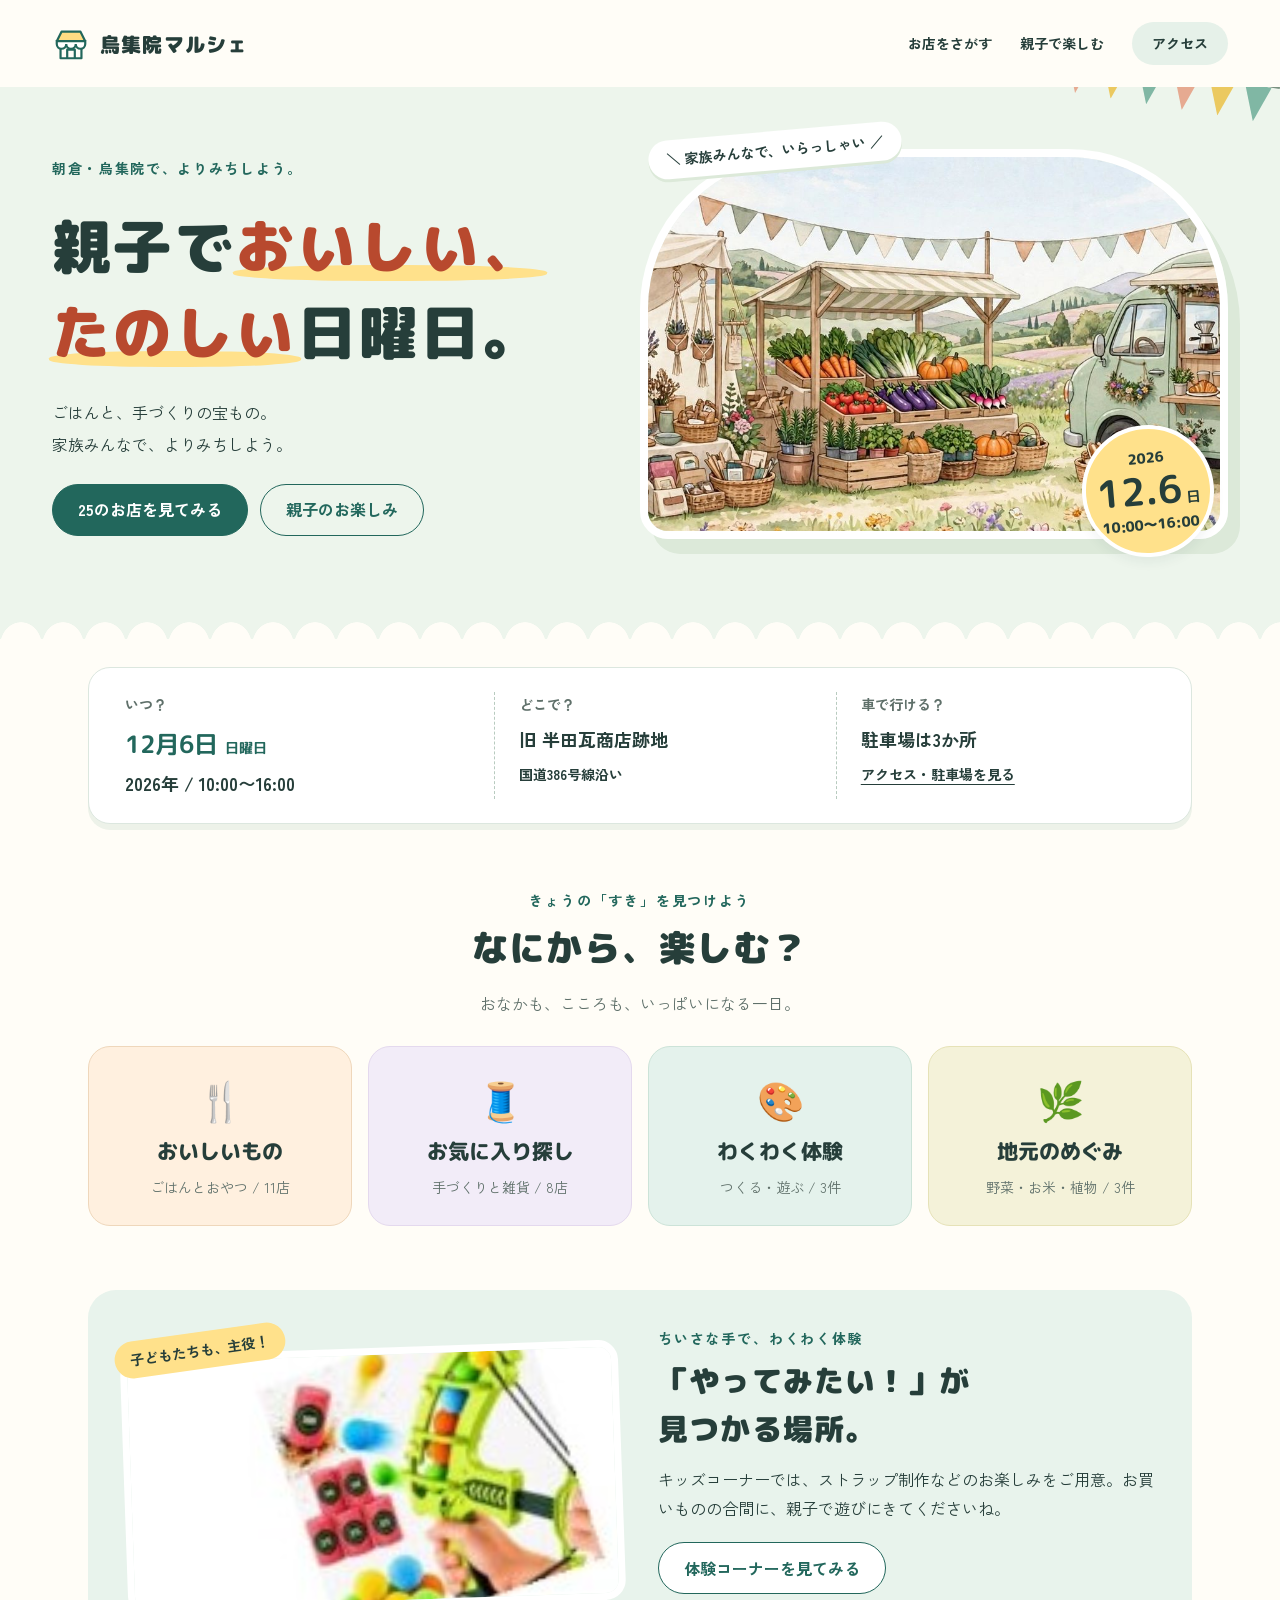
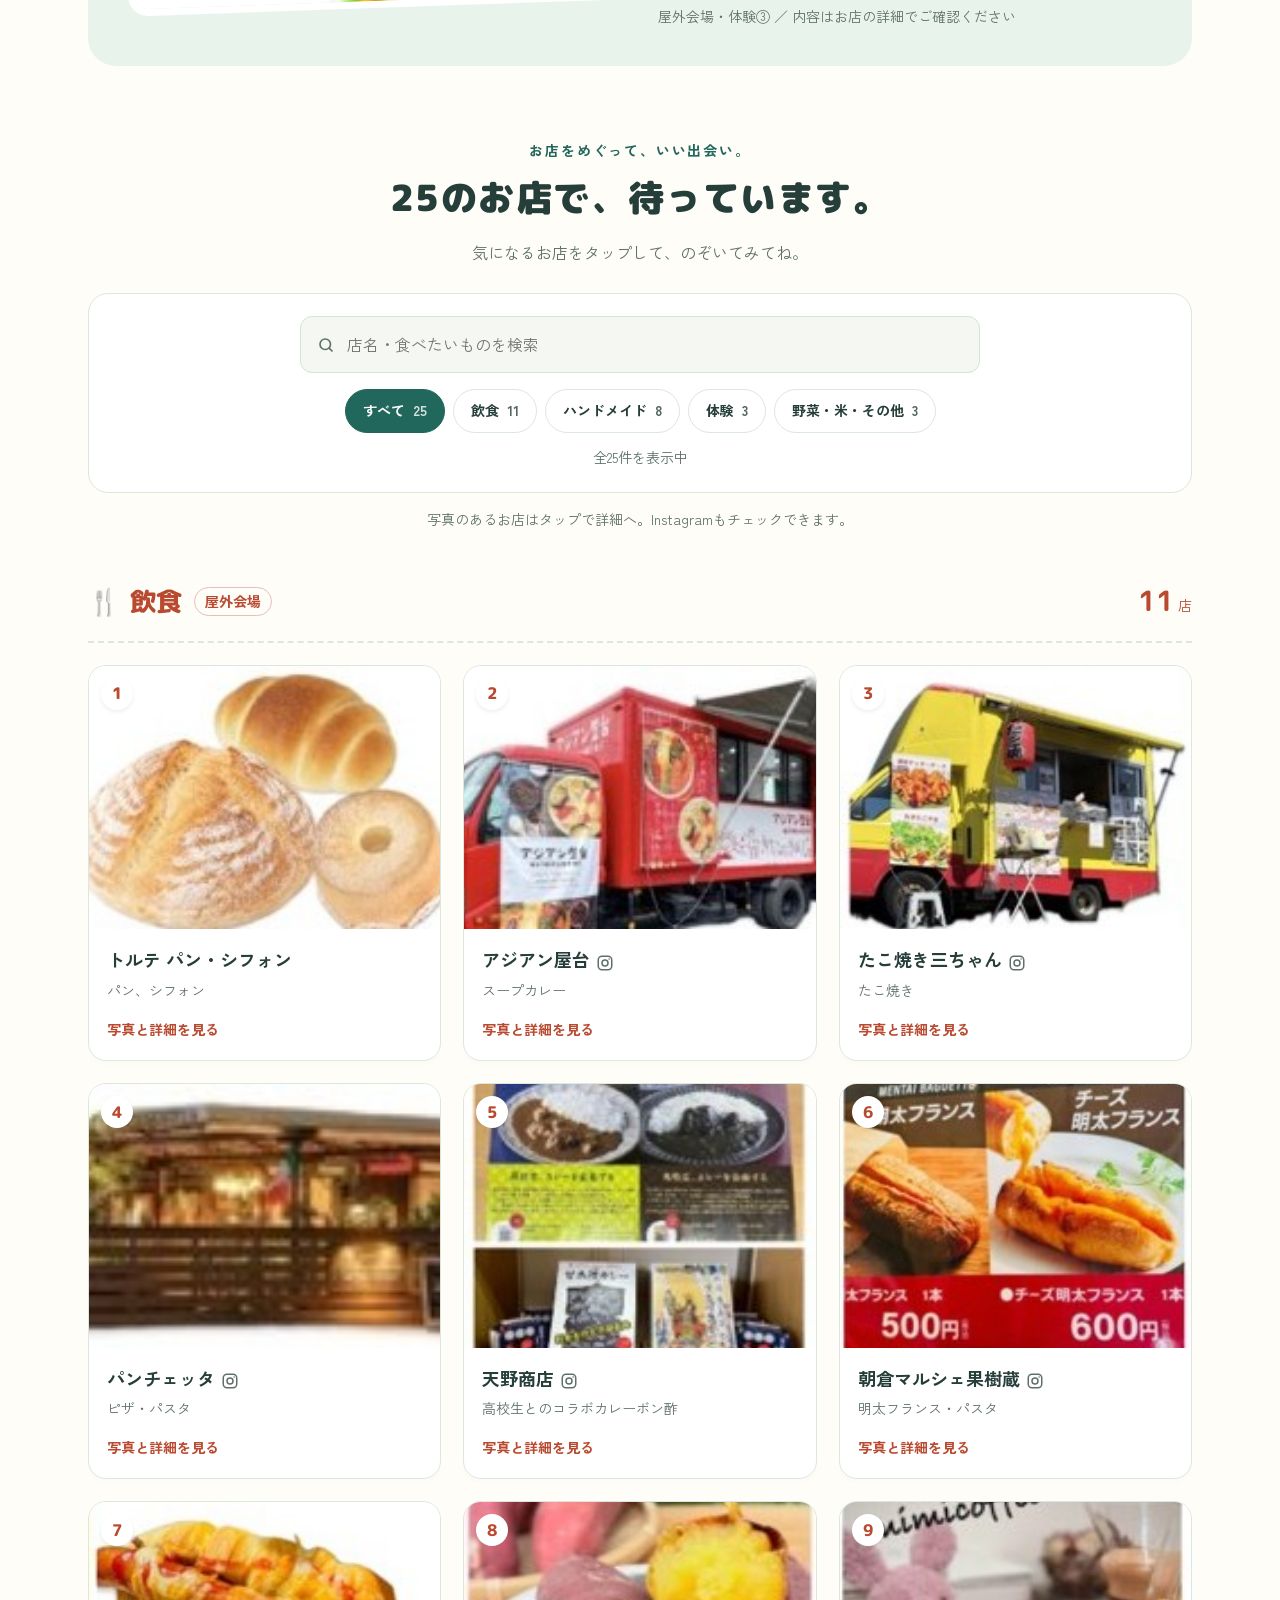
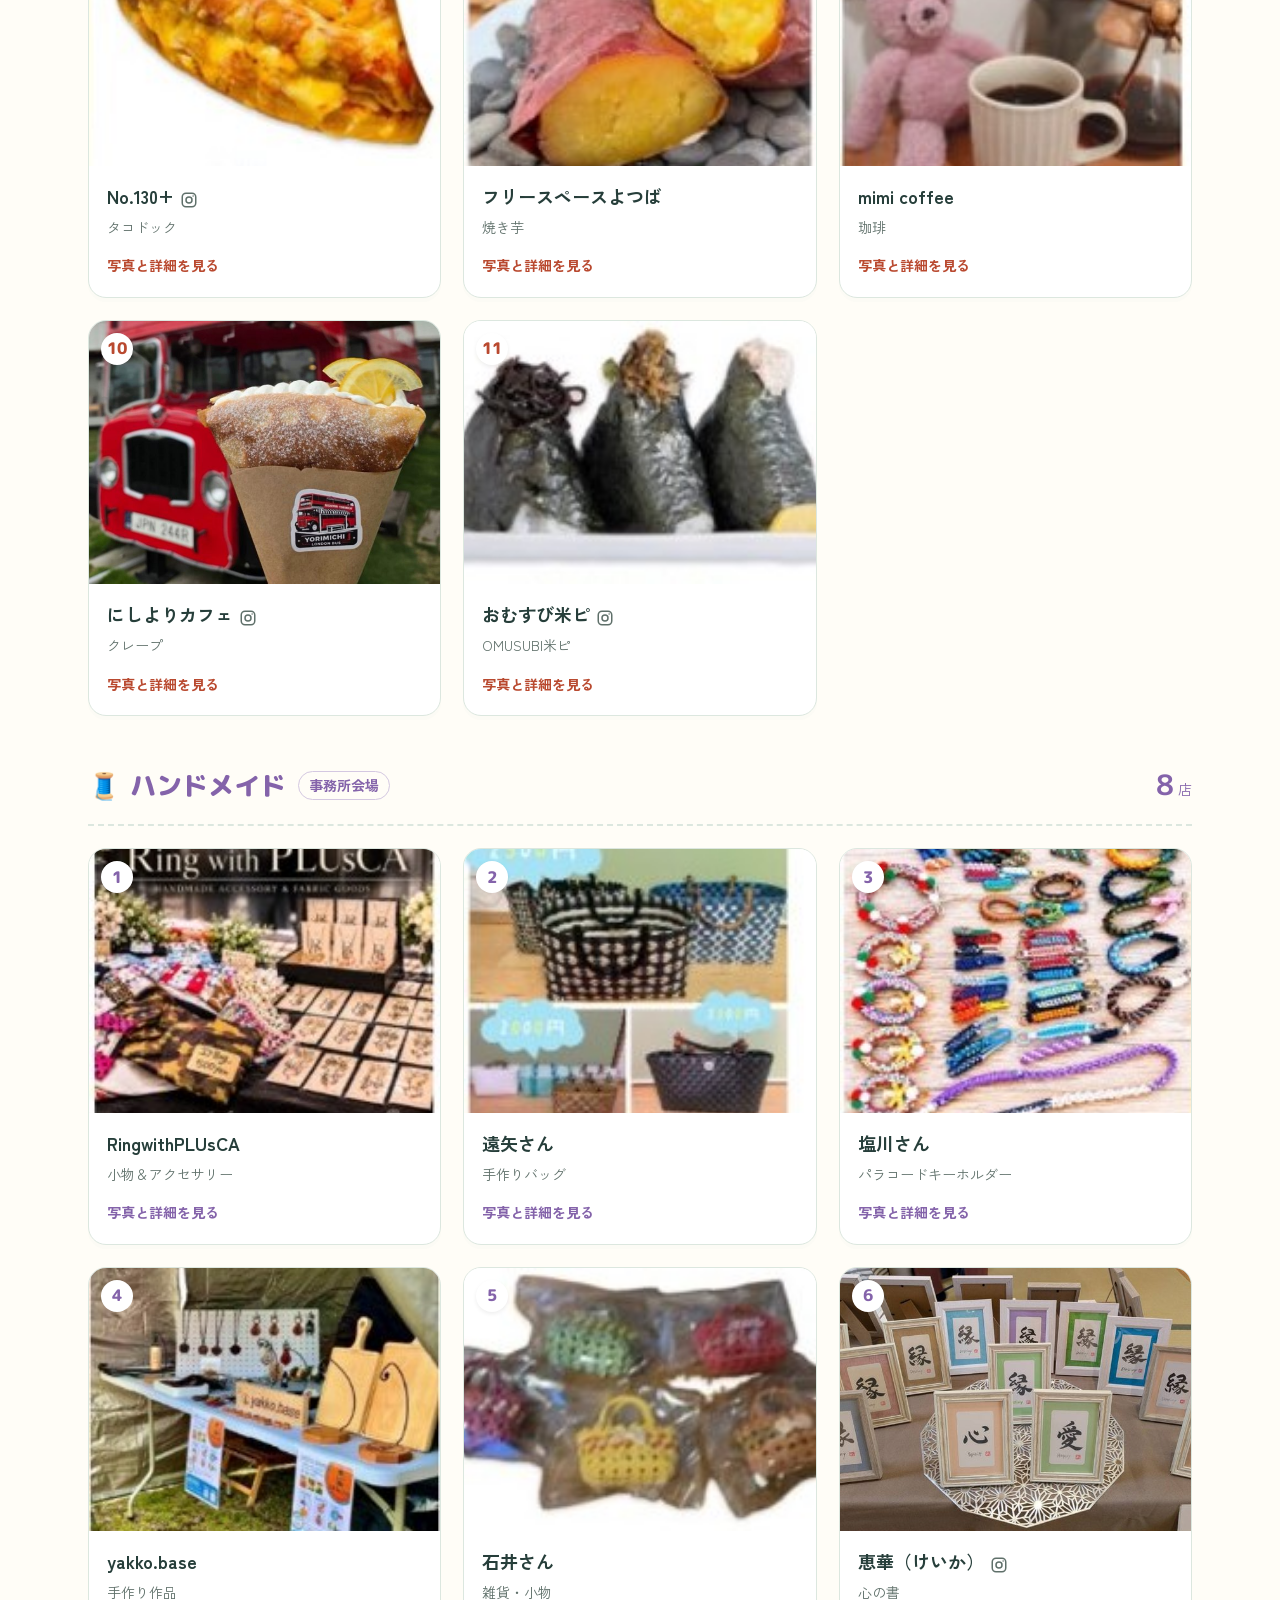
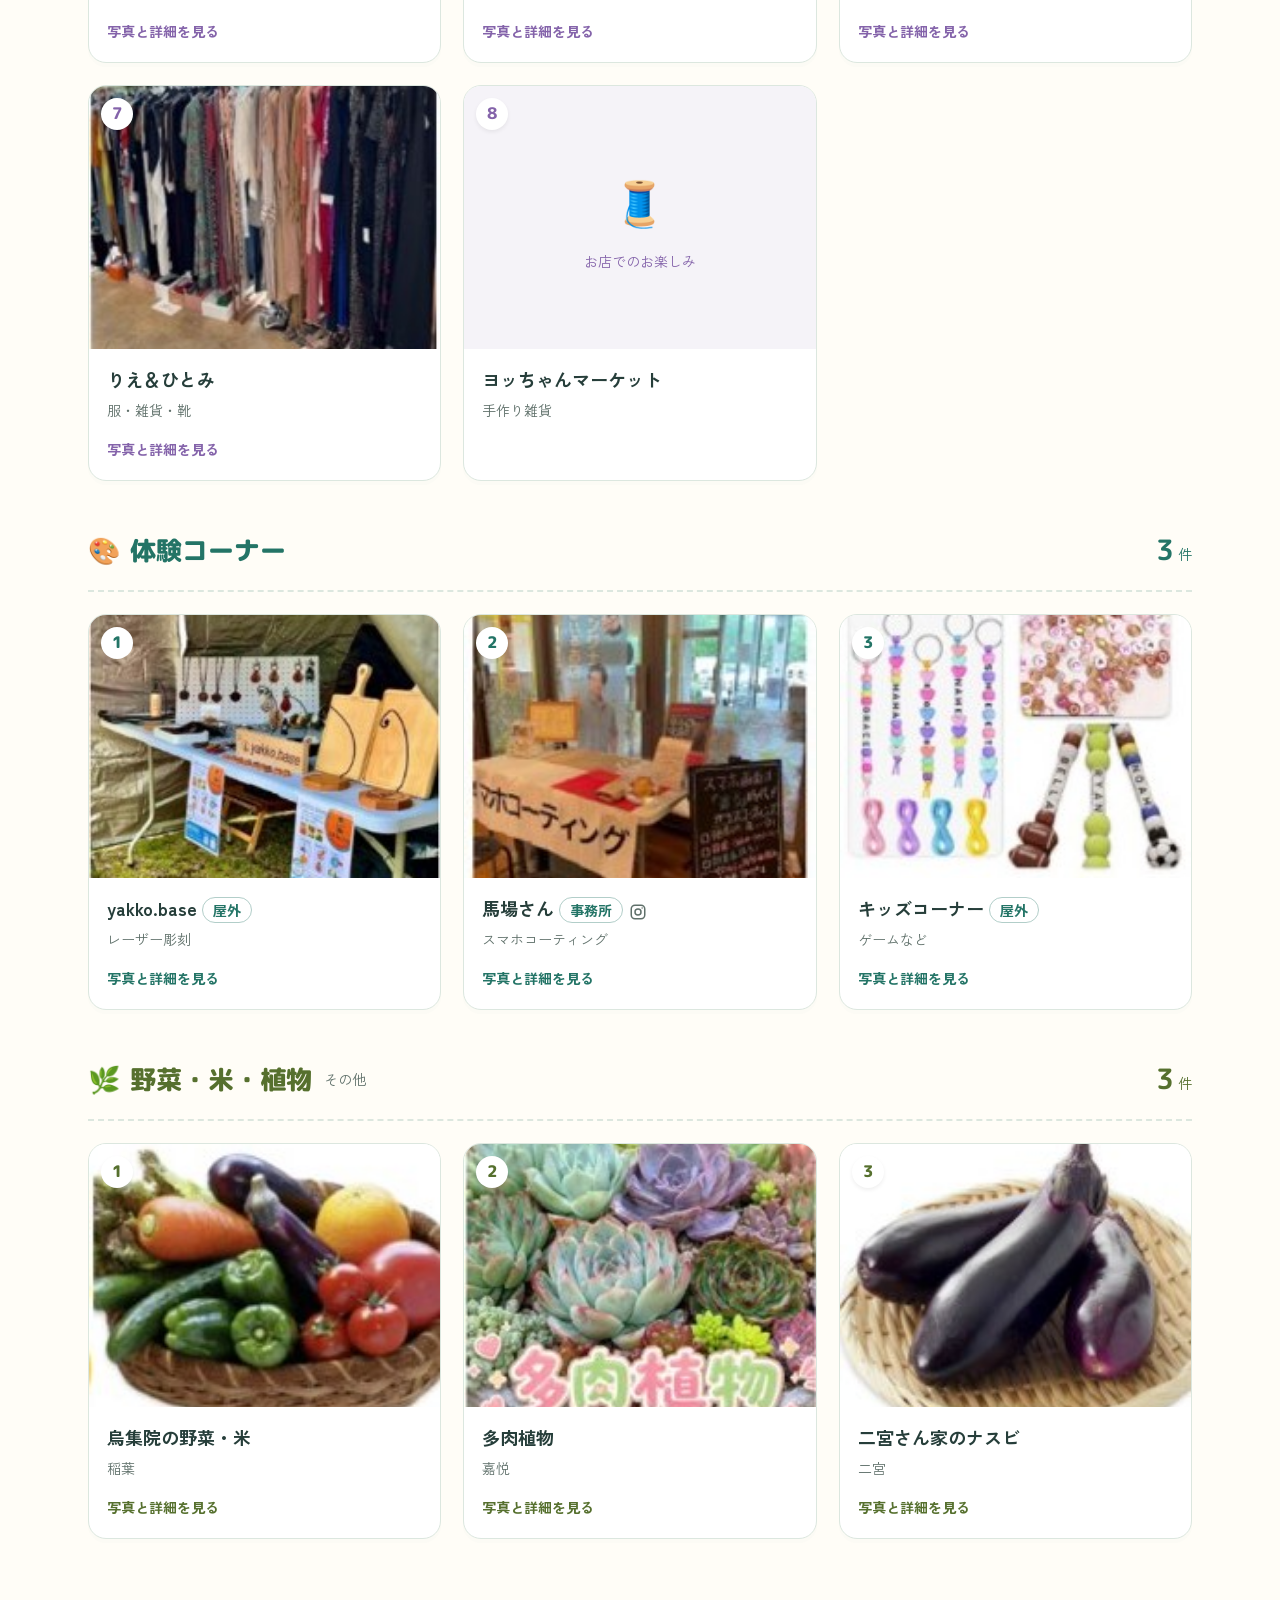
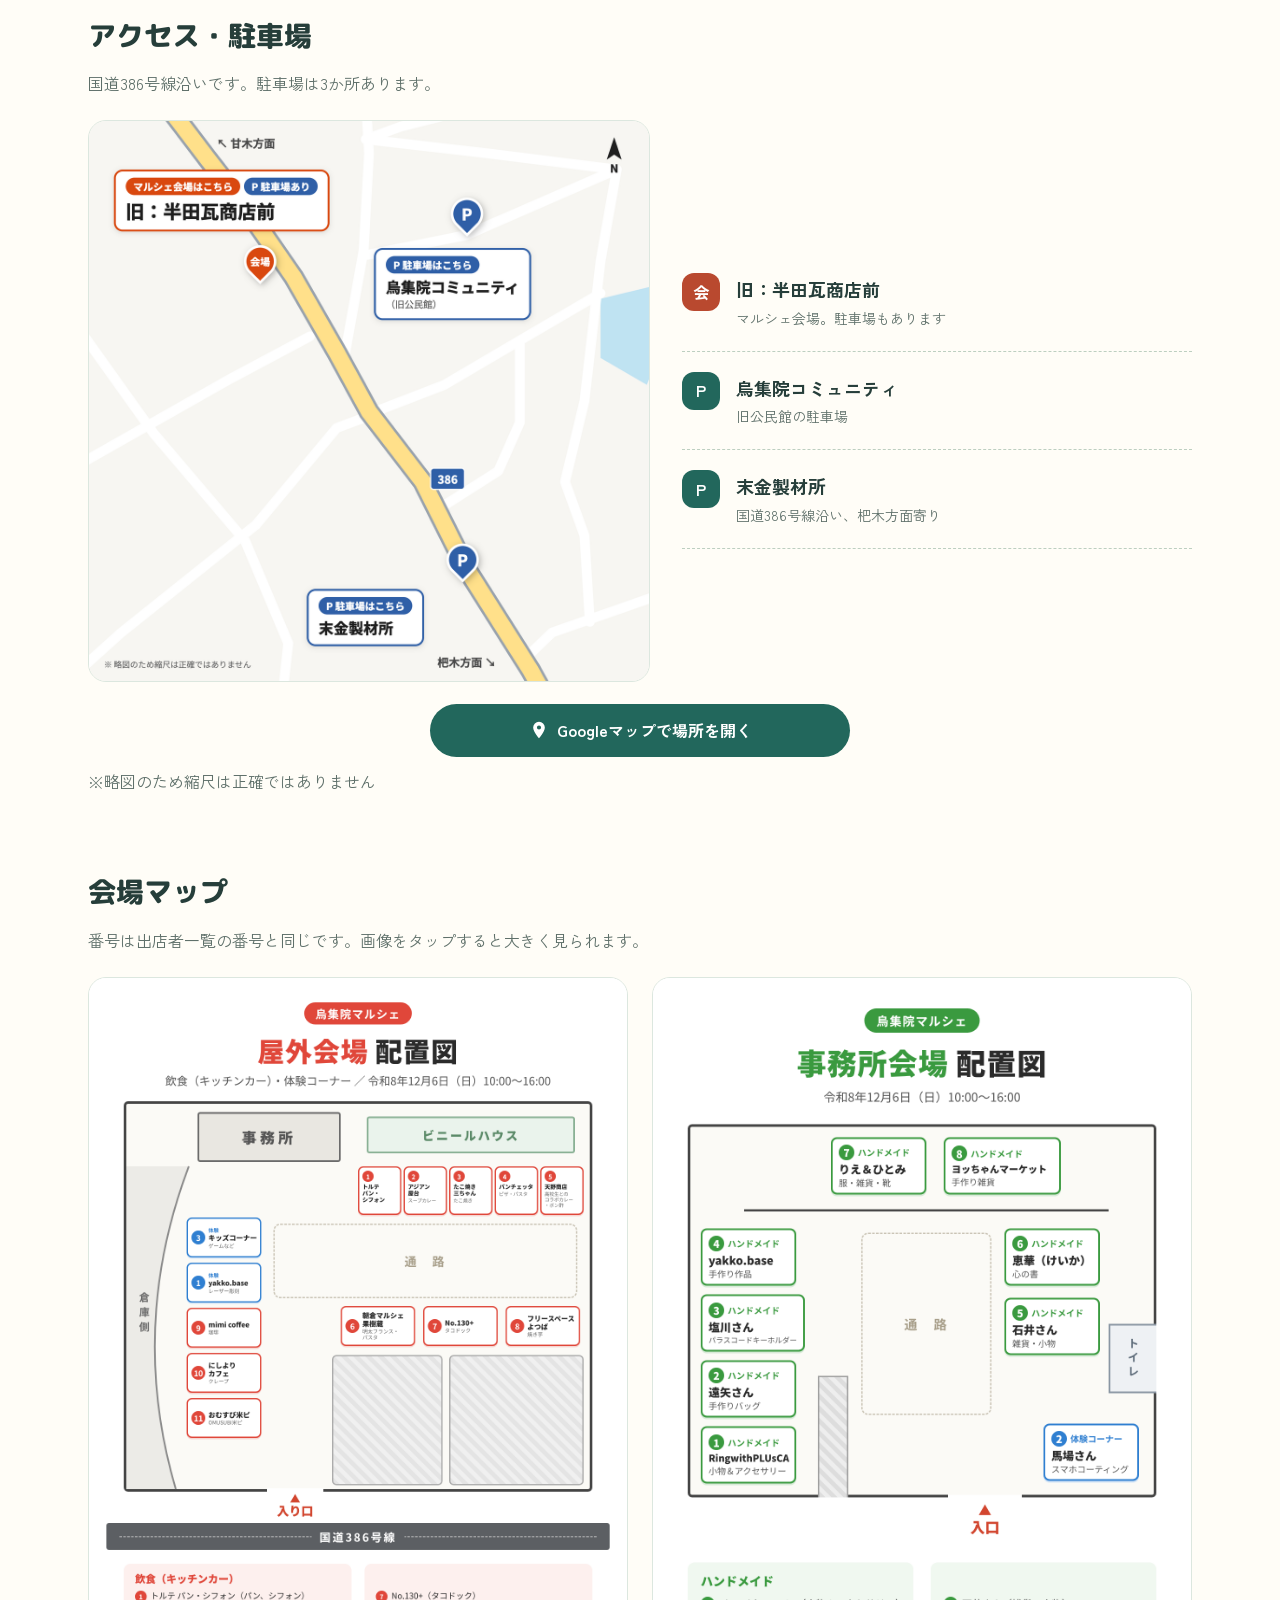
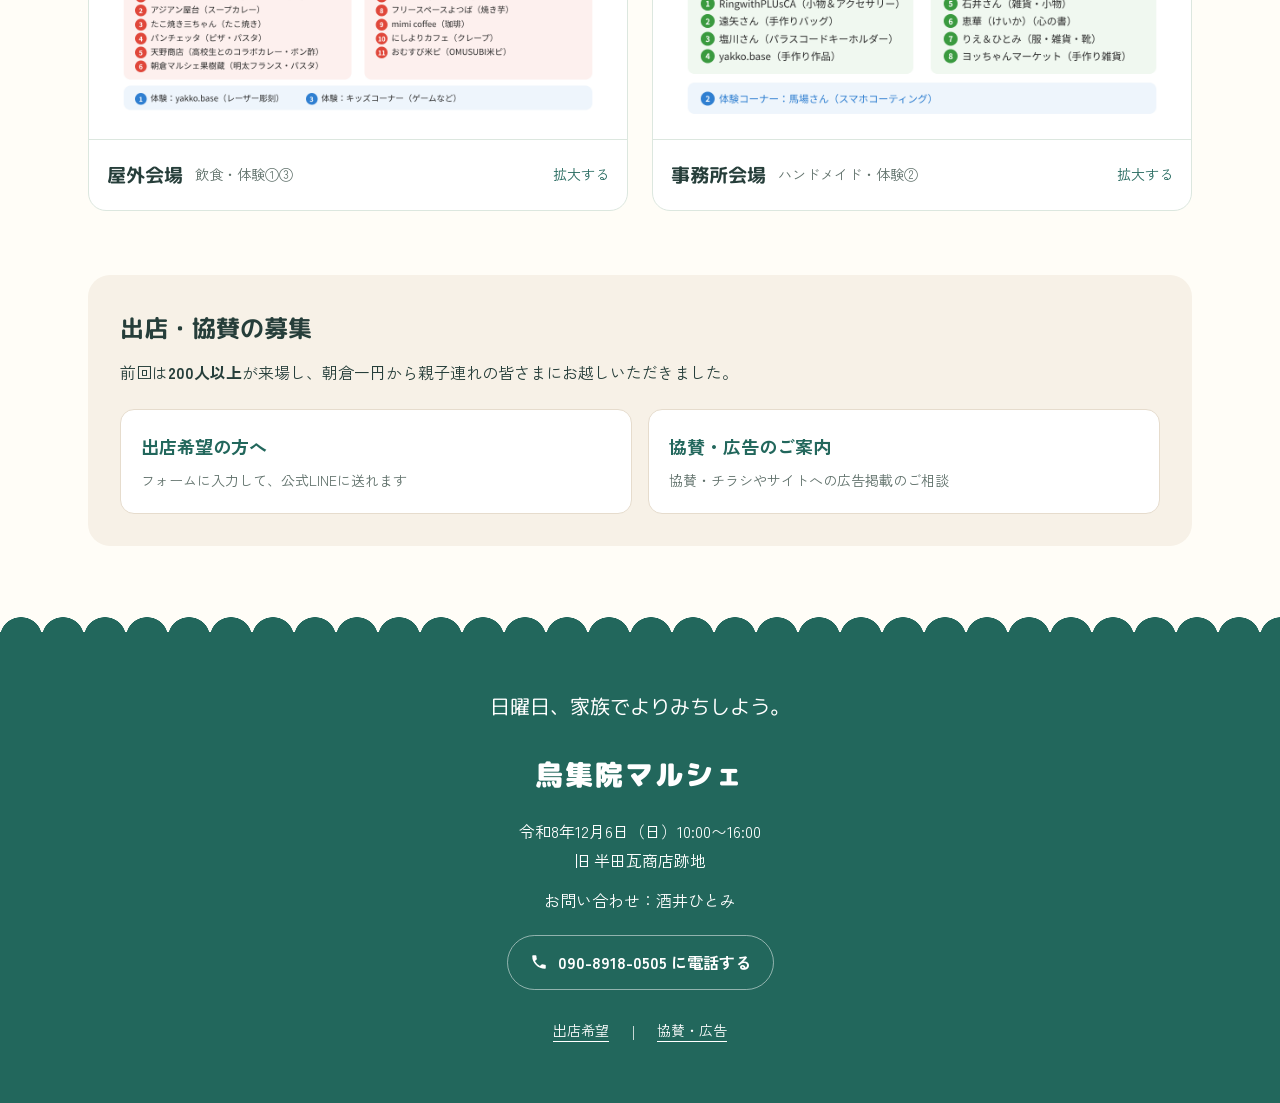
==== commit 1f0e8f4f: "にしよりカフェ（飲食10番）の写真を追加 Co-Authored-By: Claude Opus 5.5 <noreply@anthropic.com> Claude-Session: https:/" ====
--- a/index.html
+++ b/index.html
@@ -238,8 +238,8 @@
   });
 
   /* ---- 店舗の詳細 ---- */
-  var IMG={"amano": "images/shops/amano.jpg", "asian": "images/shops/asian.jpg", "baba": "images/shops/baba.jpg", "inaba": "images/shops/inaba.jpg", "ishii": "images/shops/ishii.jpg", "kaetsu": "images/shops/kaetsu.jpg", "kajuzo": "images/shops/kajuzo.jpg", "mimi": "images/shops/mimi.jpg", "naomi": "images/shops/naomi.jpg", "ninomiya": "images/shops/ninomiya.jpg", "no130": "images/shops/no130.jpg", "omusubi": "images/shops/omusubi.jpg", "pancetta": "images/shops/pancetta.jpg", "plusca": "images/shops/plusca.jpg", "rie": "images/shops/rie.jpg", "shiokawa": "images/shops/shiokawa.jpg", "takoyaki": "images/shops/takoyaki.jpg", "torte": "images/shops/torte.jpg", "toya": "images/shops/toya.jpg", "toys": "images/shops/toys.jpg", "yakko": "images/shops/yakko.jpg", "yotsuba": "images/shops/yotsuba.jpg", "keika": "images/shops/keika.jpg"};
-  var SHOPS={"food-1": {"img": ["torte"], "title": "TORTE〜トルテ〜", "desc": ["塩こうじごはん", "シフォンケーキ"], "place": "okugai"}, "food-2": {"img": ["asian"], "title": "アジアン屋台", "desc": ["スープカレー"], "place": "okugai", "ig": "asian_yatai"}, "food-3": {"img": ["takoyaki"], "title": "たこ焼き三ちゃん", "desc": ["たこ焼き"], "place": "okugai", "ig": "takoyaki_sanchan"}, "food-4": {"img": ["pancetta"], "title": "パンチェッタ", "desc": ["ピザ・パスタ"], "place": "okugai", "ig": "pancetta2007"}, "food-5": {"img": ["amano"], "title": "天野商店", "desc": ["レトルトカレー"], "place": "okugai", "ig": "amanoshouten_mz"}, "food-6": {"img": ["kajuzo"], "title": "朝倉マルシェ果樹蔵", "desc": ["明太フランス"], "place": "okugai", "ig": "kajyukura.fan"}, "food-7": {"img": ["no130"], "title": "NO.130+", "desc": ["名物 タコドック"], "place": "okugai", "ig": "no.130purasu"}, "food-8": {"img": ["yotsuba"], "title": "フリースペースよつば", "desc": ["焼き芋"], "place": "okugai"}, "food-9": {"img": ["mimi"], "title": "mimicoffee", "desc": ["淹れたてコーヒー"], "place": "okugai"}, "food-10": {"img": [], "title": "NiSHiYOR! café\nにしよりカフェ", "desc": ["クレープ"], "note": "朝倉の食材を使ったやさしい味", "place": "okugai", "ig": "nishiyoricafe"}, "food-11": {"img": ["omusubi"], "title": "OMUSUBI米ピ", "desc": ["こだわりのおむすび"], "place": "okugai", "ig": "omusubi_komepi"}, "hand-1": {"img": ["plusca"], "title": "Ring with PLUsCA", "desc": ["アクセサリー", "手作り小物"], "place": "jimusho"}, "hand-2": {"img": ["toya"], "title": "遠矢さん", "desc": ["手作りバッグ"], "place": "jimusho"}, "hand-3": {"img": ["shiokawa"], "title": "塩川さん", "desc": ["手作り小物"], "place": "jimusho"}, "hand-4": {"img": ["yakko"], "title": "yakko.base", "desc": ["レーザー彫刻", "手作り小物"], "place": "jimusho"}, "hand-5": {"img": ["ishii"], "title": "石井さん", "desc": ["手作り小物"], "place": "jimusho"}, "hand-6": {"img": ["keika"], "title": "恵華（けいか）", "desc": ["心の書"], "note": "一文字に想いを込めて。あなたの心にそっと寄り添う字を見つけてください。額の中はお好きなものに交換可能です。", "place": "jimusho", "ig": "a594ni"}, "hand-7": {"img": ["rie"], "title": "りえ＆ひとみ", "desc": ["洋服・雑貨"], "note": "洋服・靴・バッグなどなど掘り出し物あります！見に来てね☆", "place": "jimusho"}, "exp-1": {"img": ["yakko"], "title": "yakko.base", "desc": ["レーザー彫刻", "手作り小物"], "place": "okugai"}, "exp-2": {"img": ["baba"], "title": "馬場さん", "desc": ["スマホコーティング"], "place": "jimusho", "ig": "tomo1959taka"}, "exp-3": {"img": ["naomi", "toys"], "title": "なおみ（キッズコーナー）", "desc": ["キッズコーナー"], "note": "ストラップ制作などなど お楽しみに 100円", "place": "okugai"}, "farm-1": {"img": ["inaba"], "title": "稲葉さん", "desc": ["烏集院の野菜・お米"]}, "farm-2": {"img": ["kaetsu"], "title": "嘉悦さん", "desc": ["多肉植物"]}, "farm-3": {"img": ["ninomiya"], "title": "二宮さん", "desc": ["なす"]}};
+  var IMG={"nishiyori": "images/shops/nishiyori.jpg", "amano": "images/shops/amano.jpg", "asian": "images/shops/asian.jpg", "baba": "images/shops/baba.jpg", "inaba": "images/shops/inaba.jpg", "ishii": "images/shops/ishii.jpg", "kaetsu": "images/shops/kaetsu.jpg", "kajuzo": "images/shops/kajuzo.jpg", "mimi": "images/shops/mimi.jpg", "naomi": "images/shops/naomi.jpg", "ninomiya": "images/shops/ninomiya.jpg", "no130": "images/shops/no130.jpg", "omusubi": "images/shops/omusubi.jpg", "pancetta": "images/shops/pancetta.jpg", "plusca": "images/shops/plusca.jpg", "rie": "images/shops/rie.jpg", "shiokawa": "images/shops/shiokawa.jpg", "takoyaki": "images/shops/takoyaki.jpg", "torte": "images/shops/torte.jpg", "toya": "images/shops/toya.jpg", "toys": "images/shops/toys.jpg", "yakko": "images/shops/yakko.jpg", "yotsuba": "images/shops/yotsuba.jpg", "keika": "images/shops/keika.jpg"};
+  var SHOPS={"food-1": {"img": ["torte"], "title": "TORTE〜トルテ〜", "desc": ["塩こうじごはん", "シフォンケーキ"], "place": "okugai"}, "food-2": {"img": ["asian"], "title": "アジアン屋台", "desc": ["スープカレー"], "place": "okugai", "ig": "asian_yatai"}, "food-3": {"img": ["takoyaki"], "title": "たこ焼き三ちゃん", "desc": ["たこ焼き"], "place": "okugai", "ig": "takoyaki_sanchan"}, "food-4": {"img": ["pancetta"], "title": "パンチェッタ", "desc": ["ピザ・パスタ"], "place": "okugai", "ig": "pancetta2007"}, "food-5": {"img": ["amano"], "title": "天野商店", "desc": ["レトルトカレー"], "place": "okugai", "ig": "amanoshouten_mz"}, "food-6": {"img": ["kajuzo"], "title": "朝倉マルシェ果樹蔵", "desc": ["明太フランス"], "place": "okugai", "ig": "kajyukura.fan"}, "food-7": {"img": ["no130"], "title": "NO.130+", "desc": ["名物 タコドック"], "place": "okugai", "ig": "no.130purasu"}, "food-8": {"img": ["yotsuba"], "title": "フリースペースよつば", "desc": ["焼き芋"], "place": "okugai"}, "food-9": {"img": ["mimi"], "title": "mimicoffee", "desc": ["淹れたてコーヒー"], "place": "okugai"}, "food-10": {"img": ["nishiyori"], "title": "NiSHiYOR! café\nにしよりカフェ", "desc": ["クレープ"], "note": "朝倉の食材を使ったやさしい味", "place": "okugai", "ig": "nishiyoricafe"}, "food-11": {"img": ["omusubi"], "title": "OMUSUBI米ピ", "desc": ["こだわりのおむすび"], "place": "okugai", "ig": "omusubi_komepi"}, "hand-1": {"img": ["plusca"], "title": "Ring with PLUsCA", "desc": ["アクセサリー", "手作り小物"], "place": "jimusho"}, "hand-2": {"img": ["toya"], "title": "遠矢さん", "desc": ["手作りバッグ"], "place": "jimusho"}, "hand-3": {"img": ["shiokawa"], "title": "塩川さん", "desc": ["手作り小物"], "place": "jimusho"}, "hand-4": {"img": ["yakko"], "title": "yakko.base", "desc": ["レーザー彫刻", "手作り小物"], "place": "jimusho"}, "hand-5": {"img": ["ishii"], "title": "石井さん", "desc": ["手作り小物"], "place": "jimusho"}, "hand-6": {"img": ["keika"], "title": "恵華（けいか）", "desc": ["心の書"], "note": "一文字に想いを込めて。あなたの心にそっと寄り添う字を見つけてください。額の中はお好きなものに交換可能です。", "place": "jimusho", "ig": "a594ni"}, "hand-7": {"img": ["rie"], "title": "りえ＆ひとみ", "desc": ["洋服・雑貨"], "note": "洋服・靴・バッグなどなど掘り出し物あります！見に来てね☆", "place": "jimusho"}, "exp-1": {"img": ["yakko"], "title": "yakko.base", "desc": ["レーザー彫刻", "手作り小物"], "place": "okugai"}, "exp-2": {"img": ["baba"], "title": "馬場さん", "desc": ["スマホコーティング"], "place": "jimusho", "ig": "tomo1959taka"}, "exp-3": {"img": ["naomi", "toys"], "title": "なおみ（キッズコーナー）", "desc": ["キッズコーナー"], "note": "ストラップ制作などなど お楽しみに 100円", "place": "okugai"}, "farm-1": {"img": ["inaba"], "title": "稲葉さん", "desc": ["烏集院の野菜・お米"]}, "farm-2": {"img": ["kaetsu"], "title": "嘉悦さん", "desc": ["多肉植物"]}, "farm-3": {"img": ["ninomiya"], "title": "二宮さん", "desc": ["なす"]}};
   var PREFIX={food:'food',handmade:'hand',experience:'exp',farm:'farm'};
   var CATNAME={food:'飲食',handmade:'ハンドメイド',experience:'体験コーナー',farm:'野菜・米・植物'};
   var dlg=document.getElementById('shop'), lastRow=null;
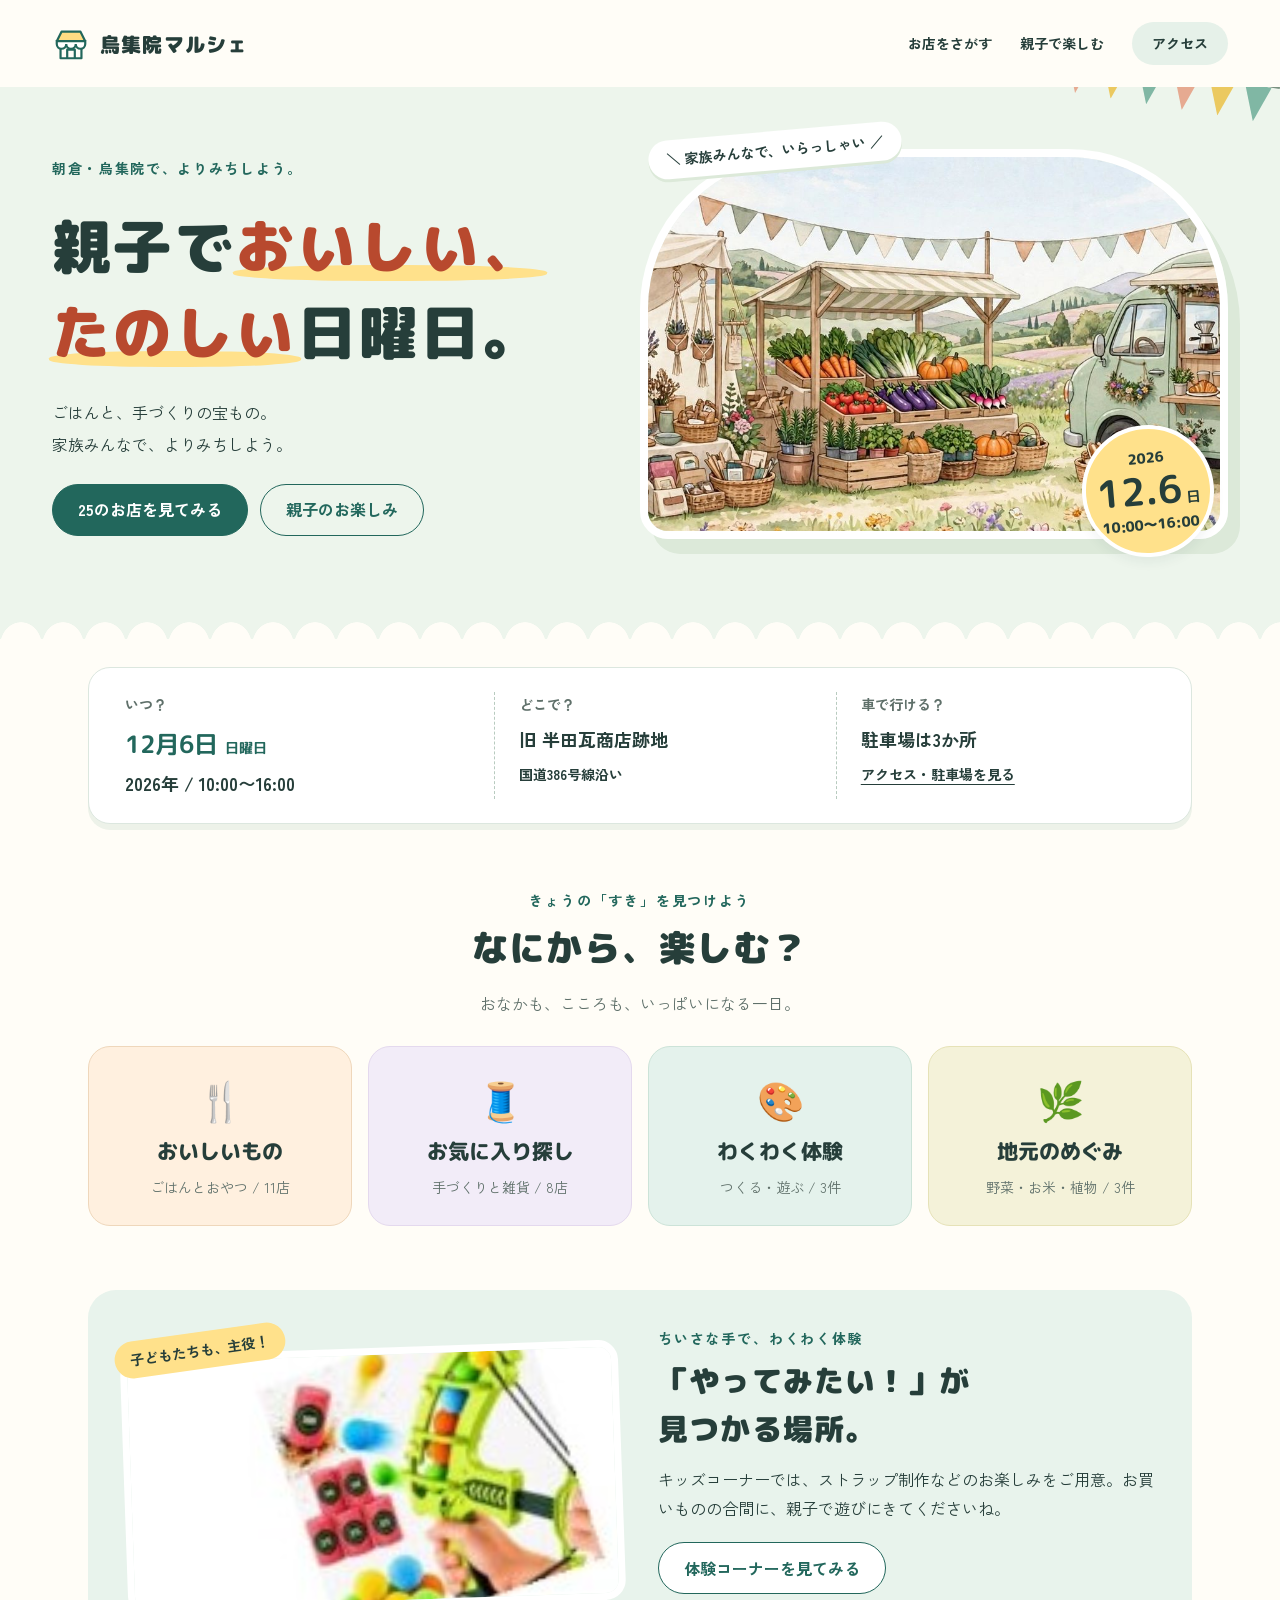
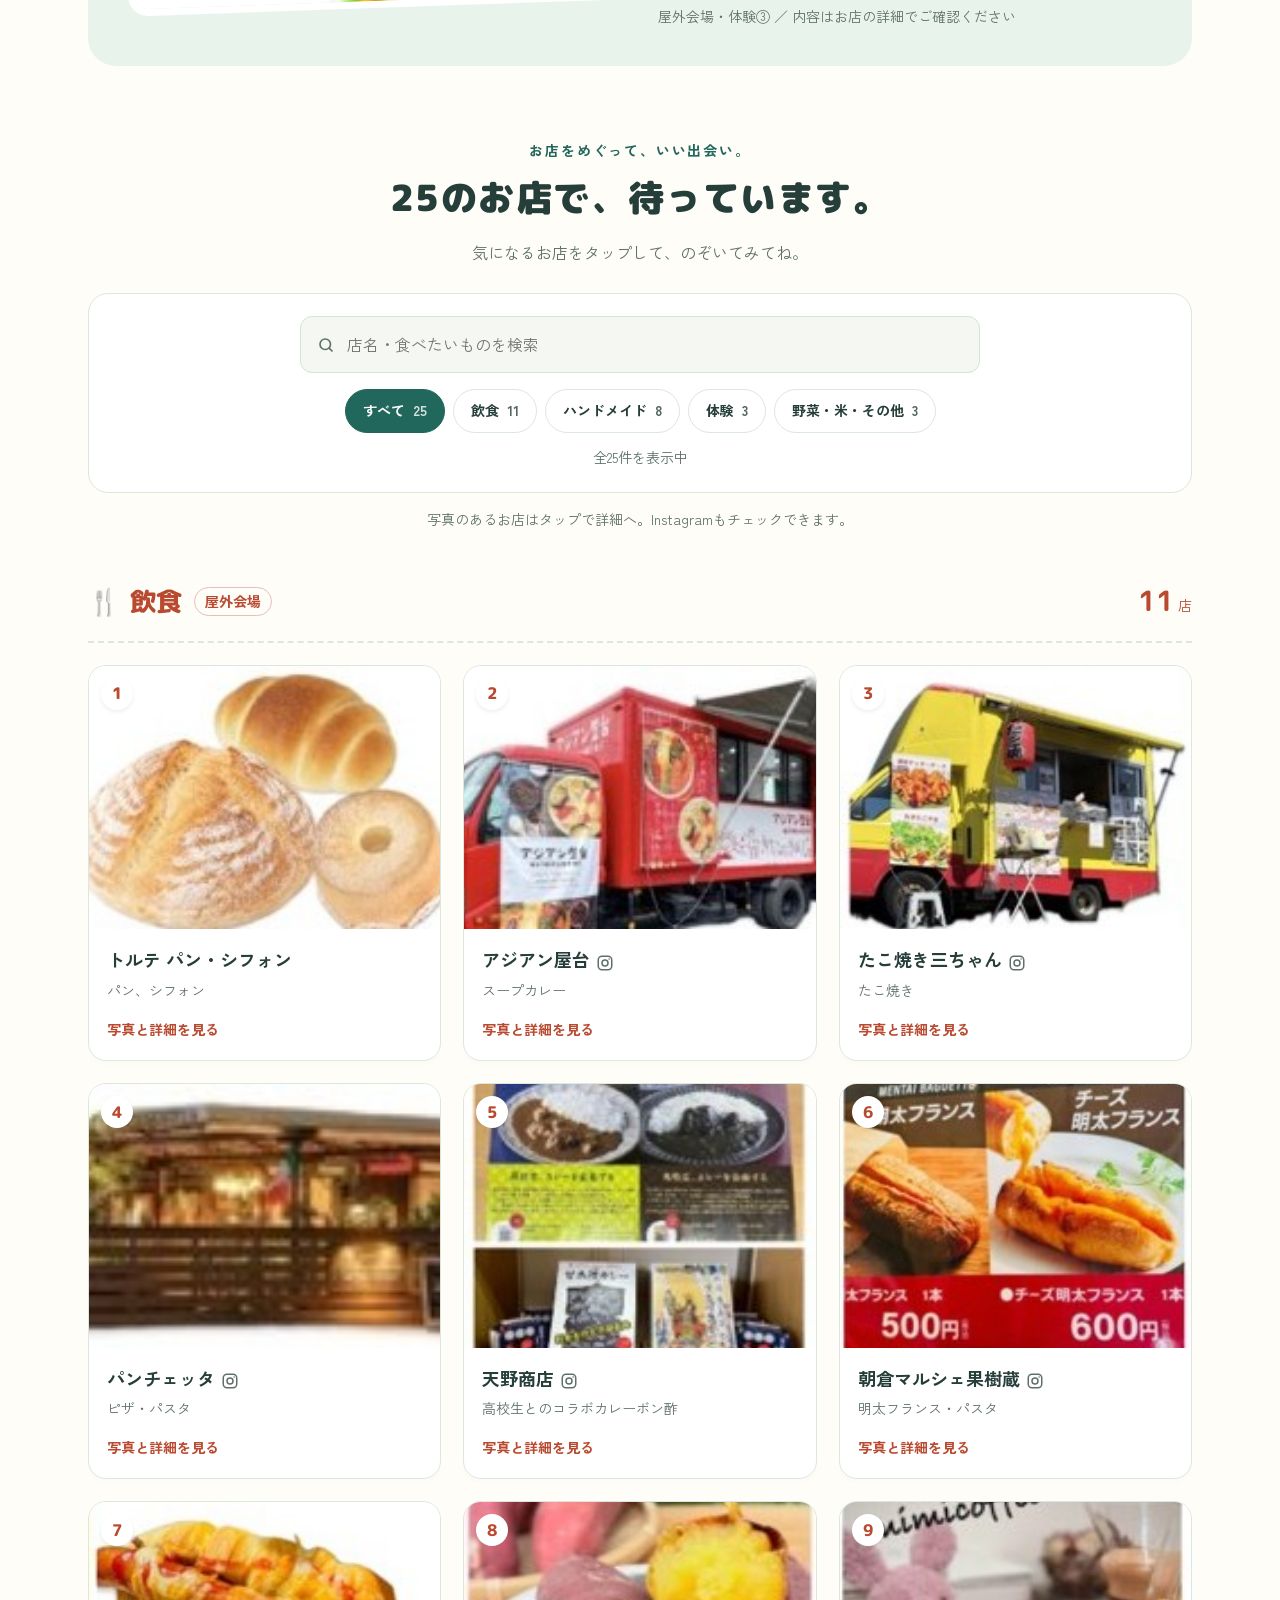
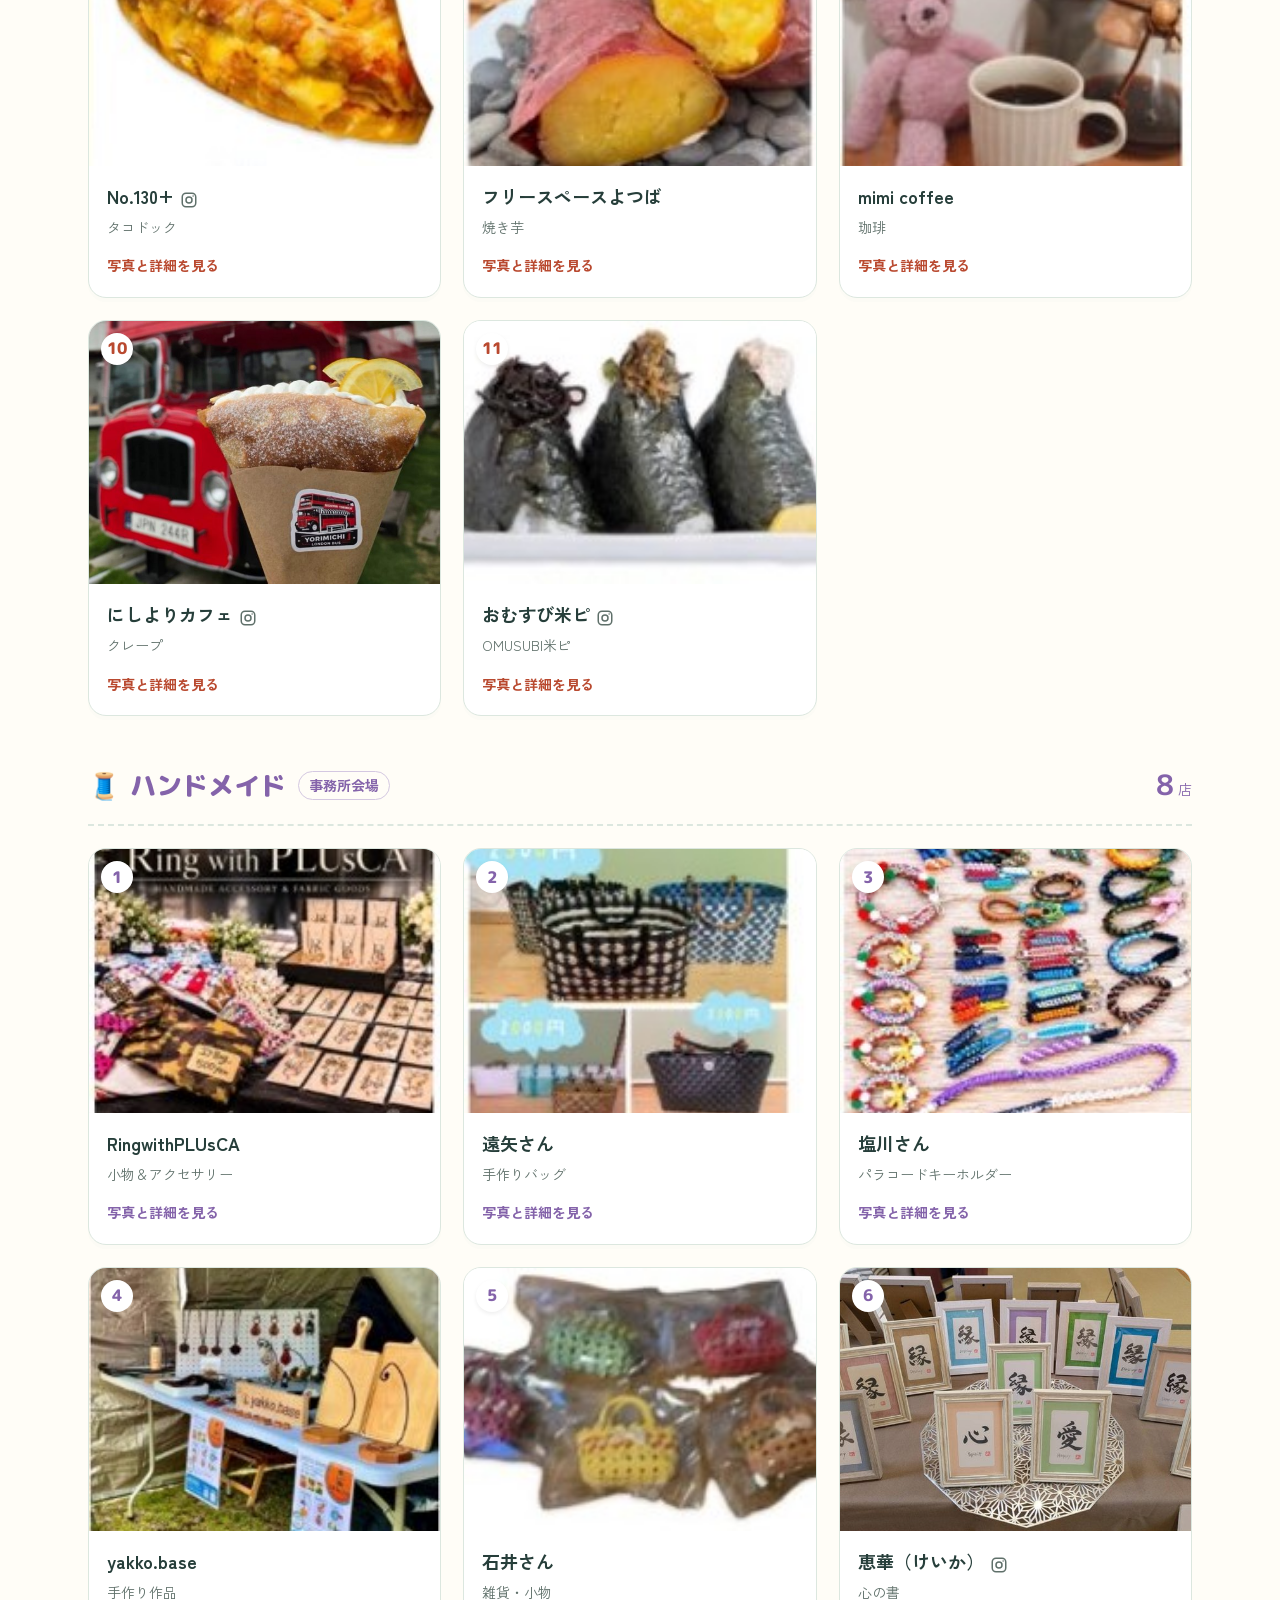
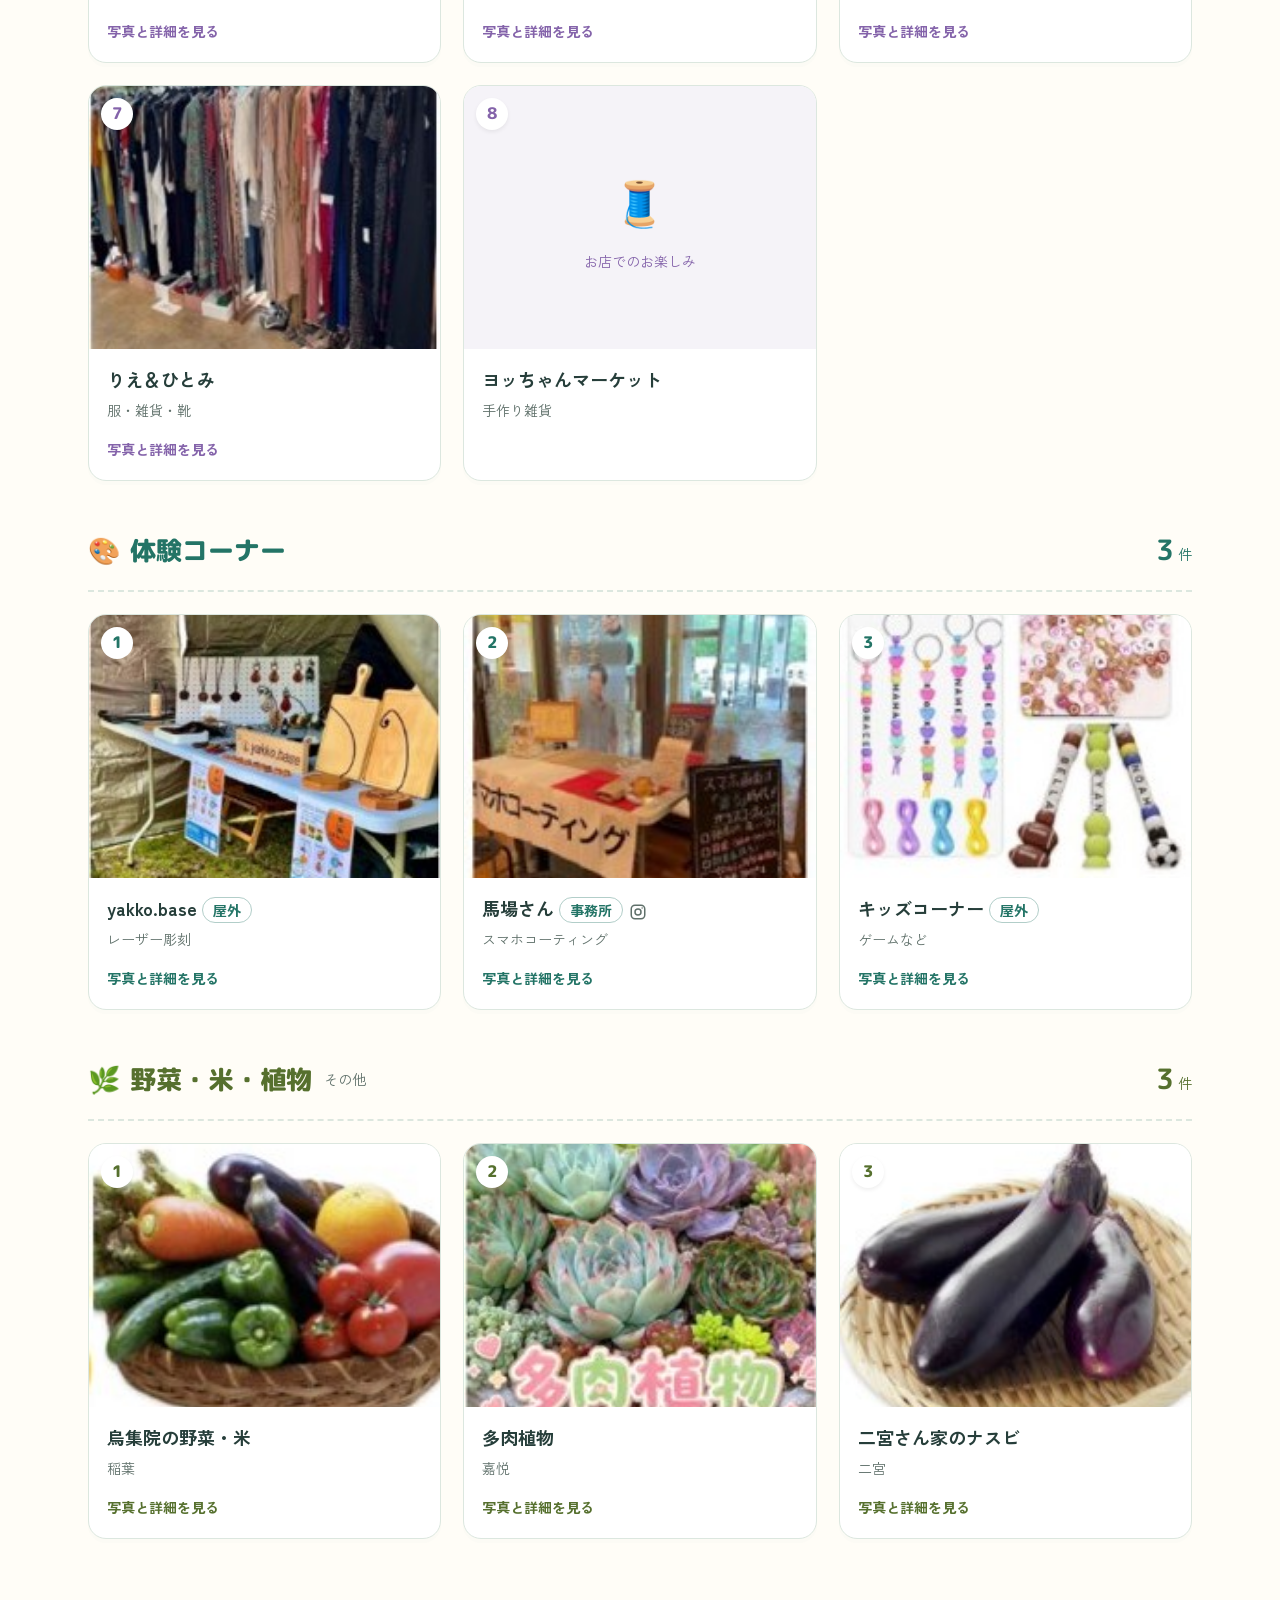
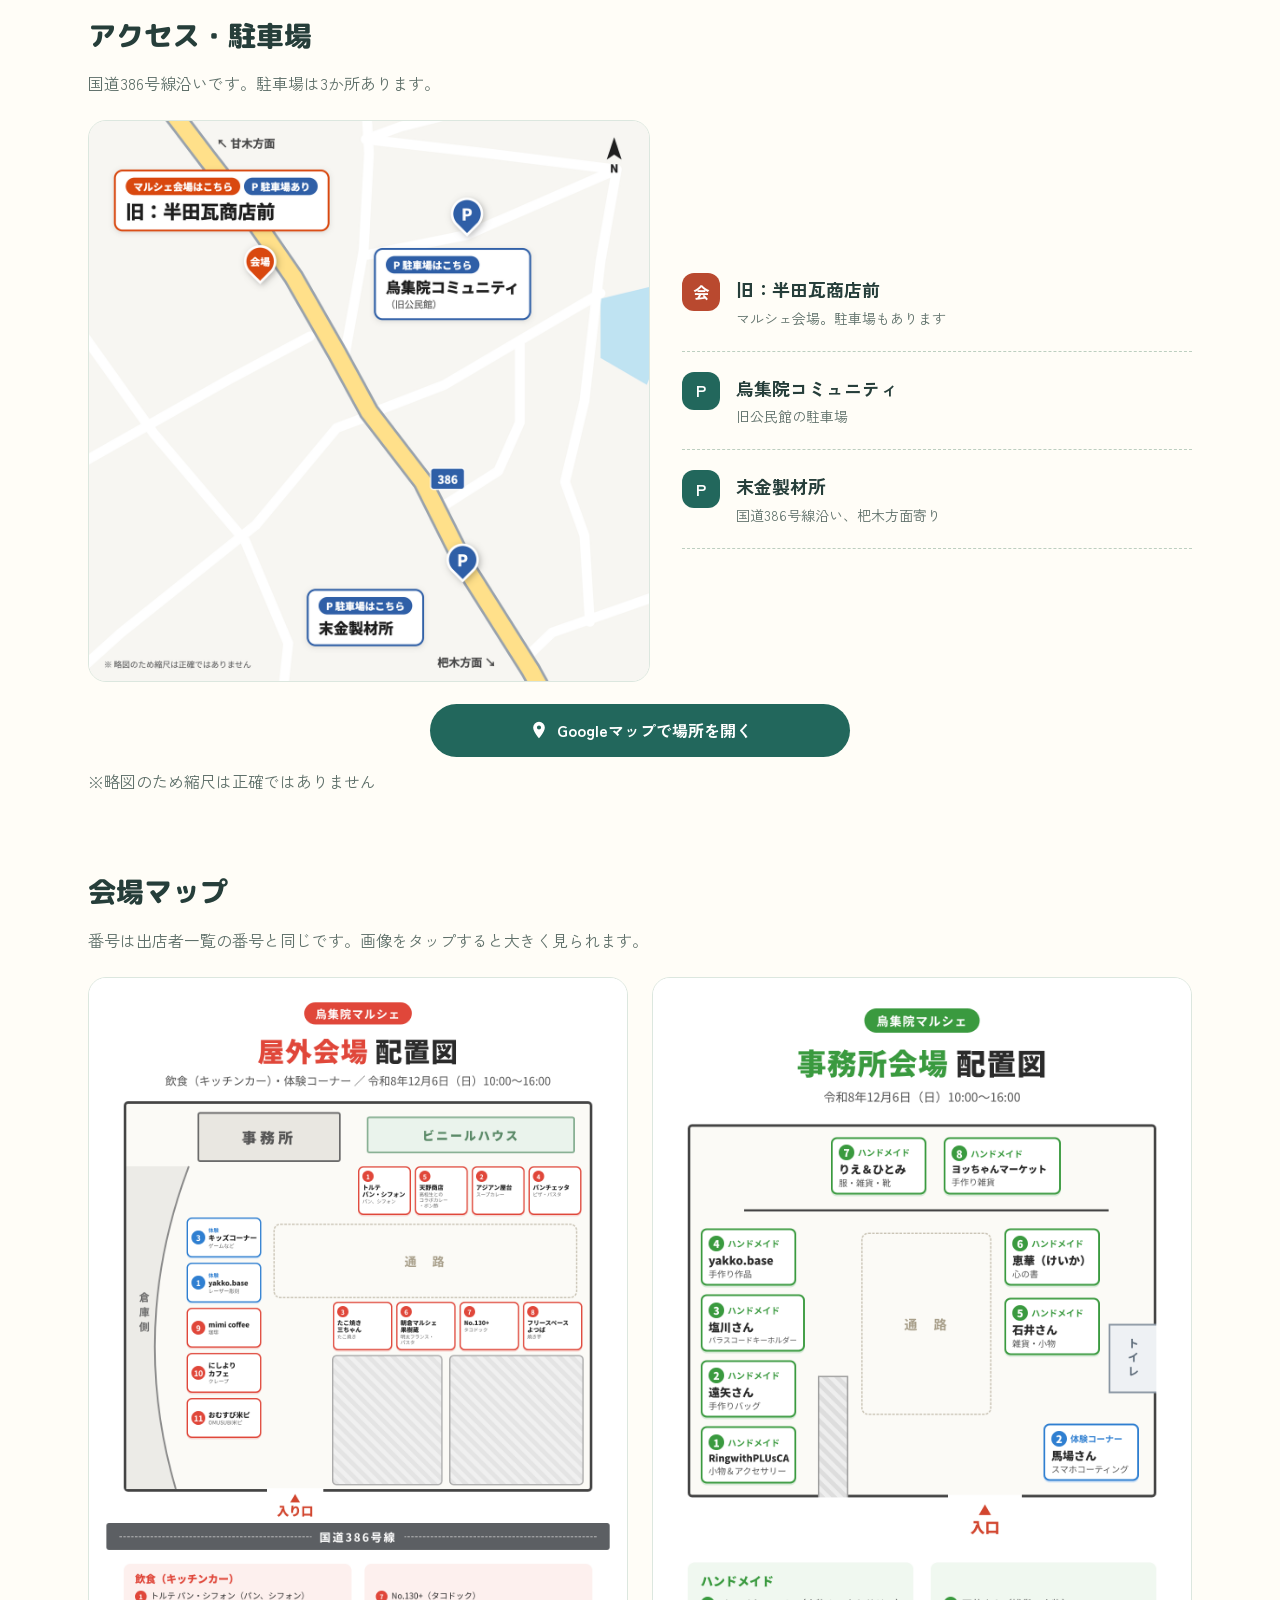
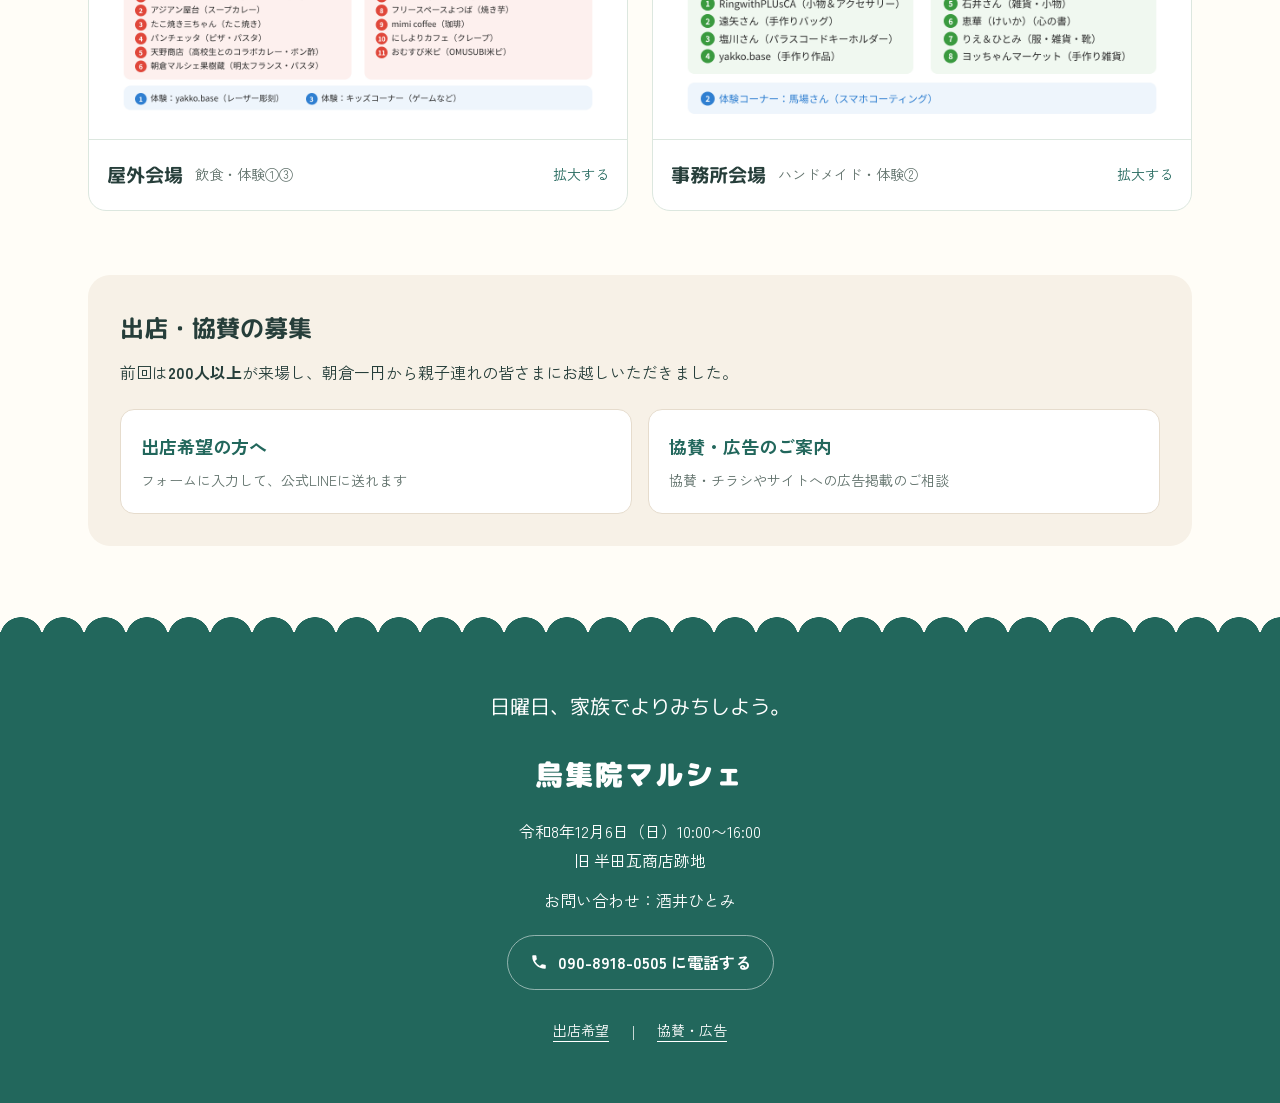
==== commit 17ace83b: "屋外会場のキッチンカー配置を変更（上：①⑤②④、下：③⑥⑦⑧） Co-Authored-By: Claude Opus 5.5 <noreply@anthropic.com> Claude-Sessi" ====
--- a/index.html
+++ b/index.html
@@ -156,7 +156,7 @@
     <p class="sec-note">番号は出店者一覧の番号と同じです。画像をタップすると大きく見られます。</p>
     <div class="map-grid">
       <figure class="map-card" id="map-okugai">
-        <a href="images/haichi-okugai.png" target="_blank" rel="noopener"><img loading="lazy" decoding="async" src="images/haichi-okugai.png" alt="屋外会場の配置図。ビニールハウス前に飲食1〜5、事務所前は通路、倉庫側に体験3・体験1と飲食9〜11、入り口近くの右奥に飲食6〜8。国道386号線側が入り口。" width="1240" height="1754"></a>
+        <a href="images/haichi-okugai.png" target="_blank" rel="noopener"><img loading="lazy" decoding="async" src="images/haichi-okugai.png" alt="屋外会場の配置図。ビニールハウス前に飲食1・5・2・4、その向かいに飲食3・6・7・8、事務所前は通路、倉庫側に体験3・体験1と飲食9〜11。国道386号線側が入り口。" width="1240" height="1754"></a>
         <figcaption><b>屋外会場</b><span>飲食・体験①③</span><em>拡大する</em></figcaption>
       </figure>
       <figure class="map-card" id="map-jimusho">
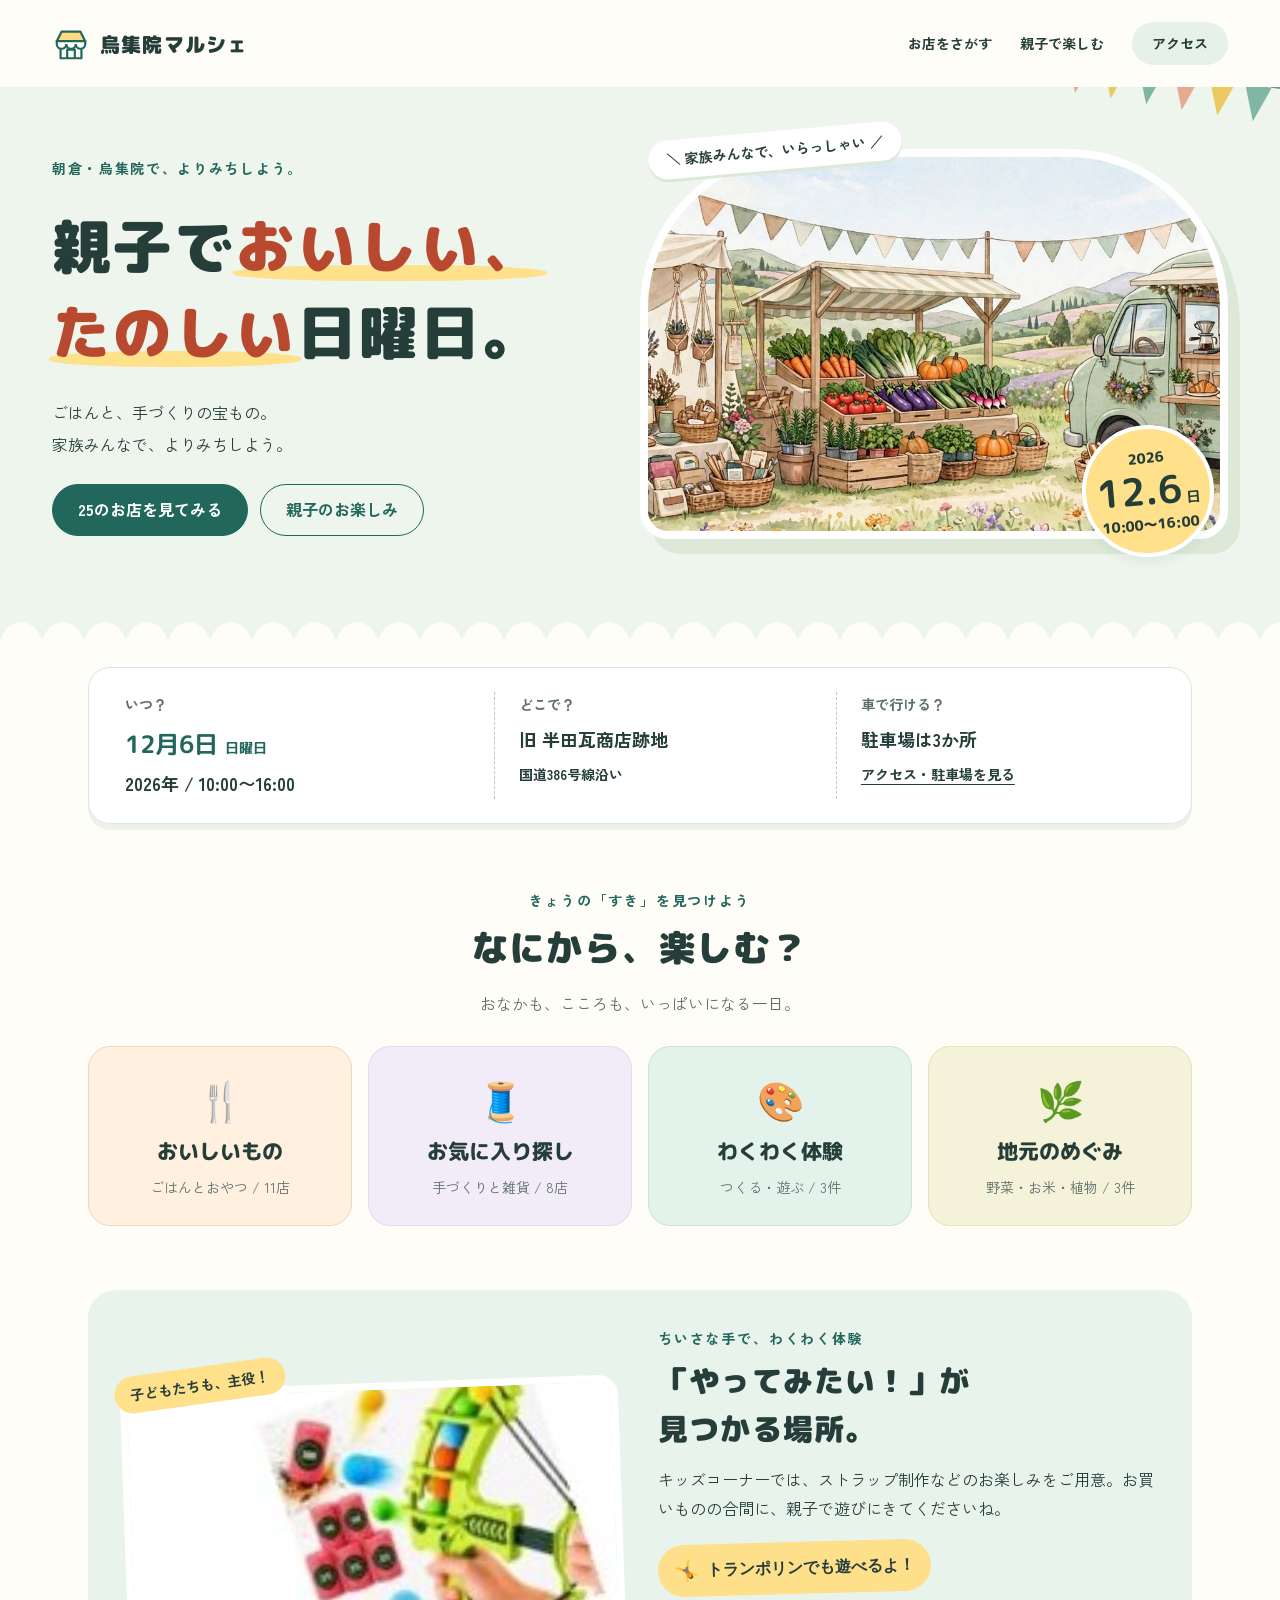
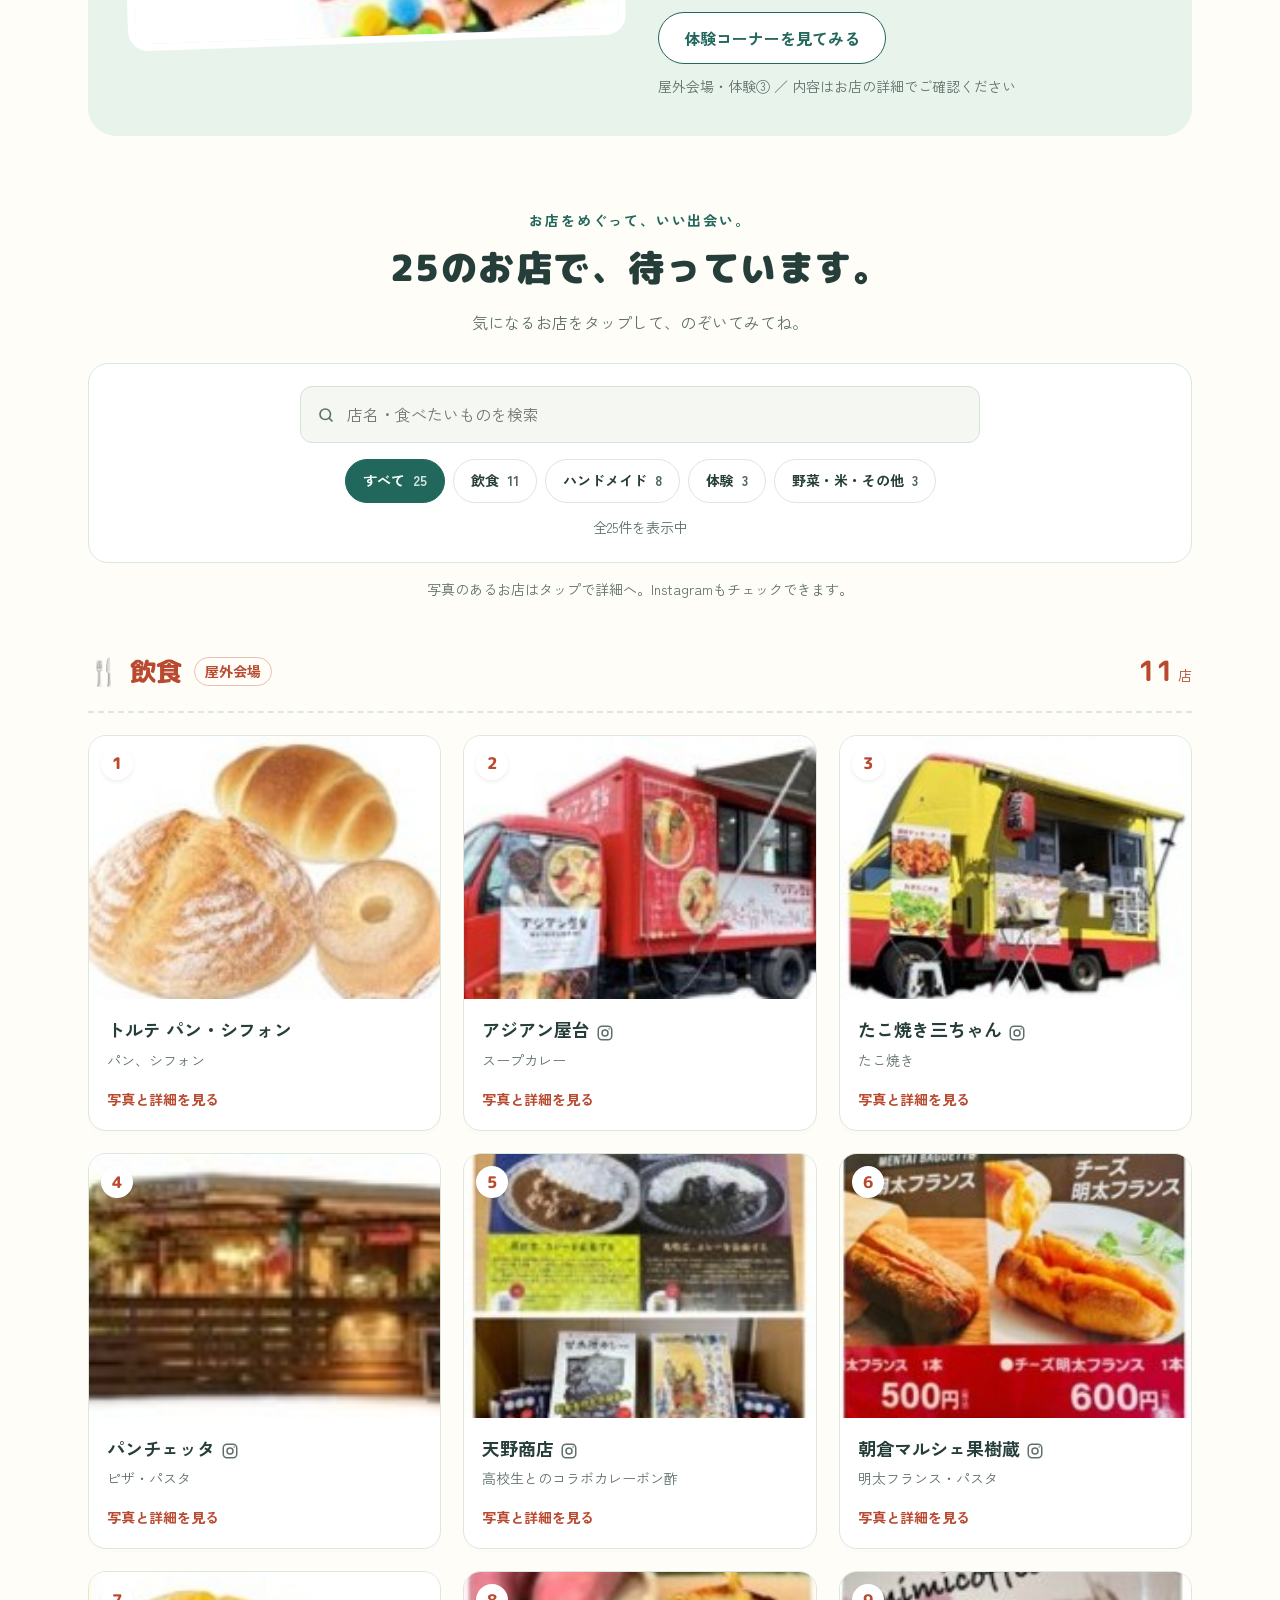
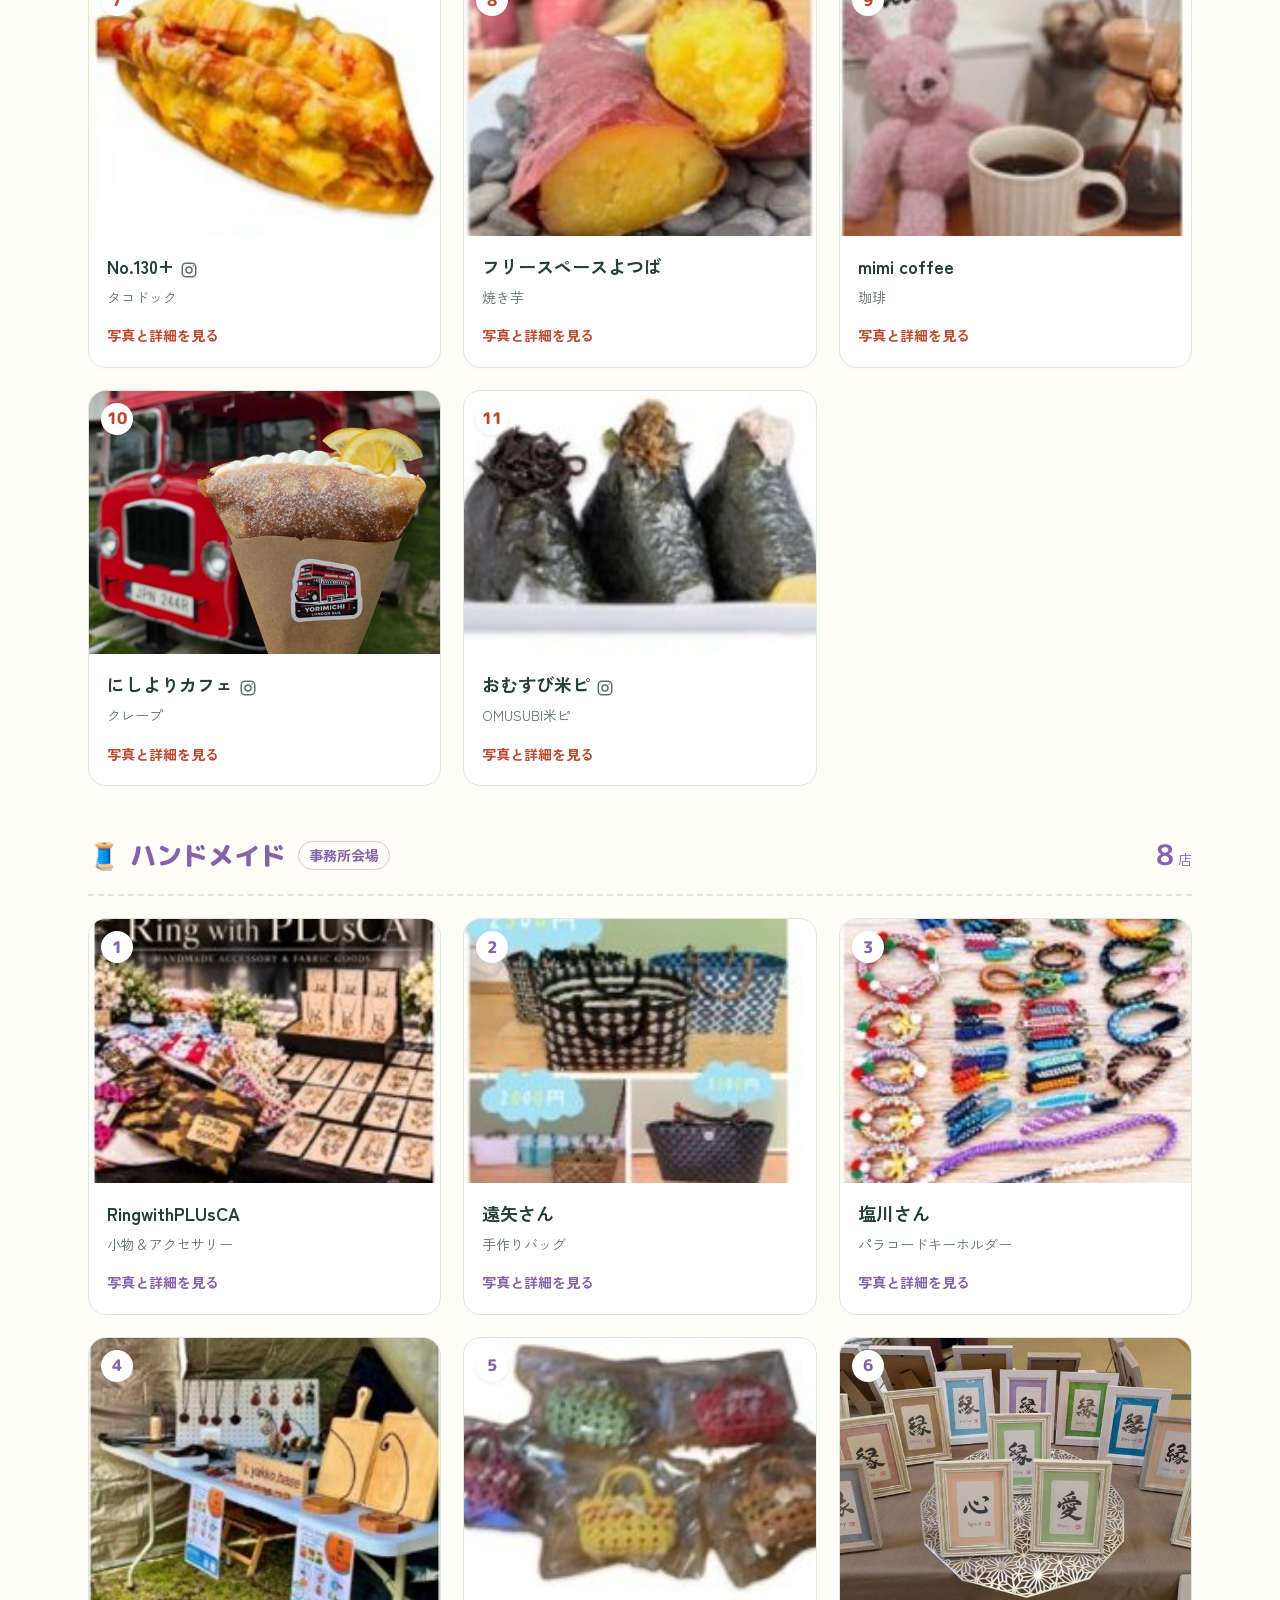
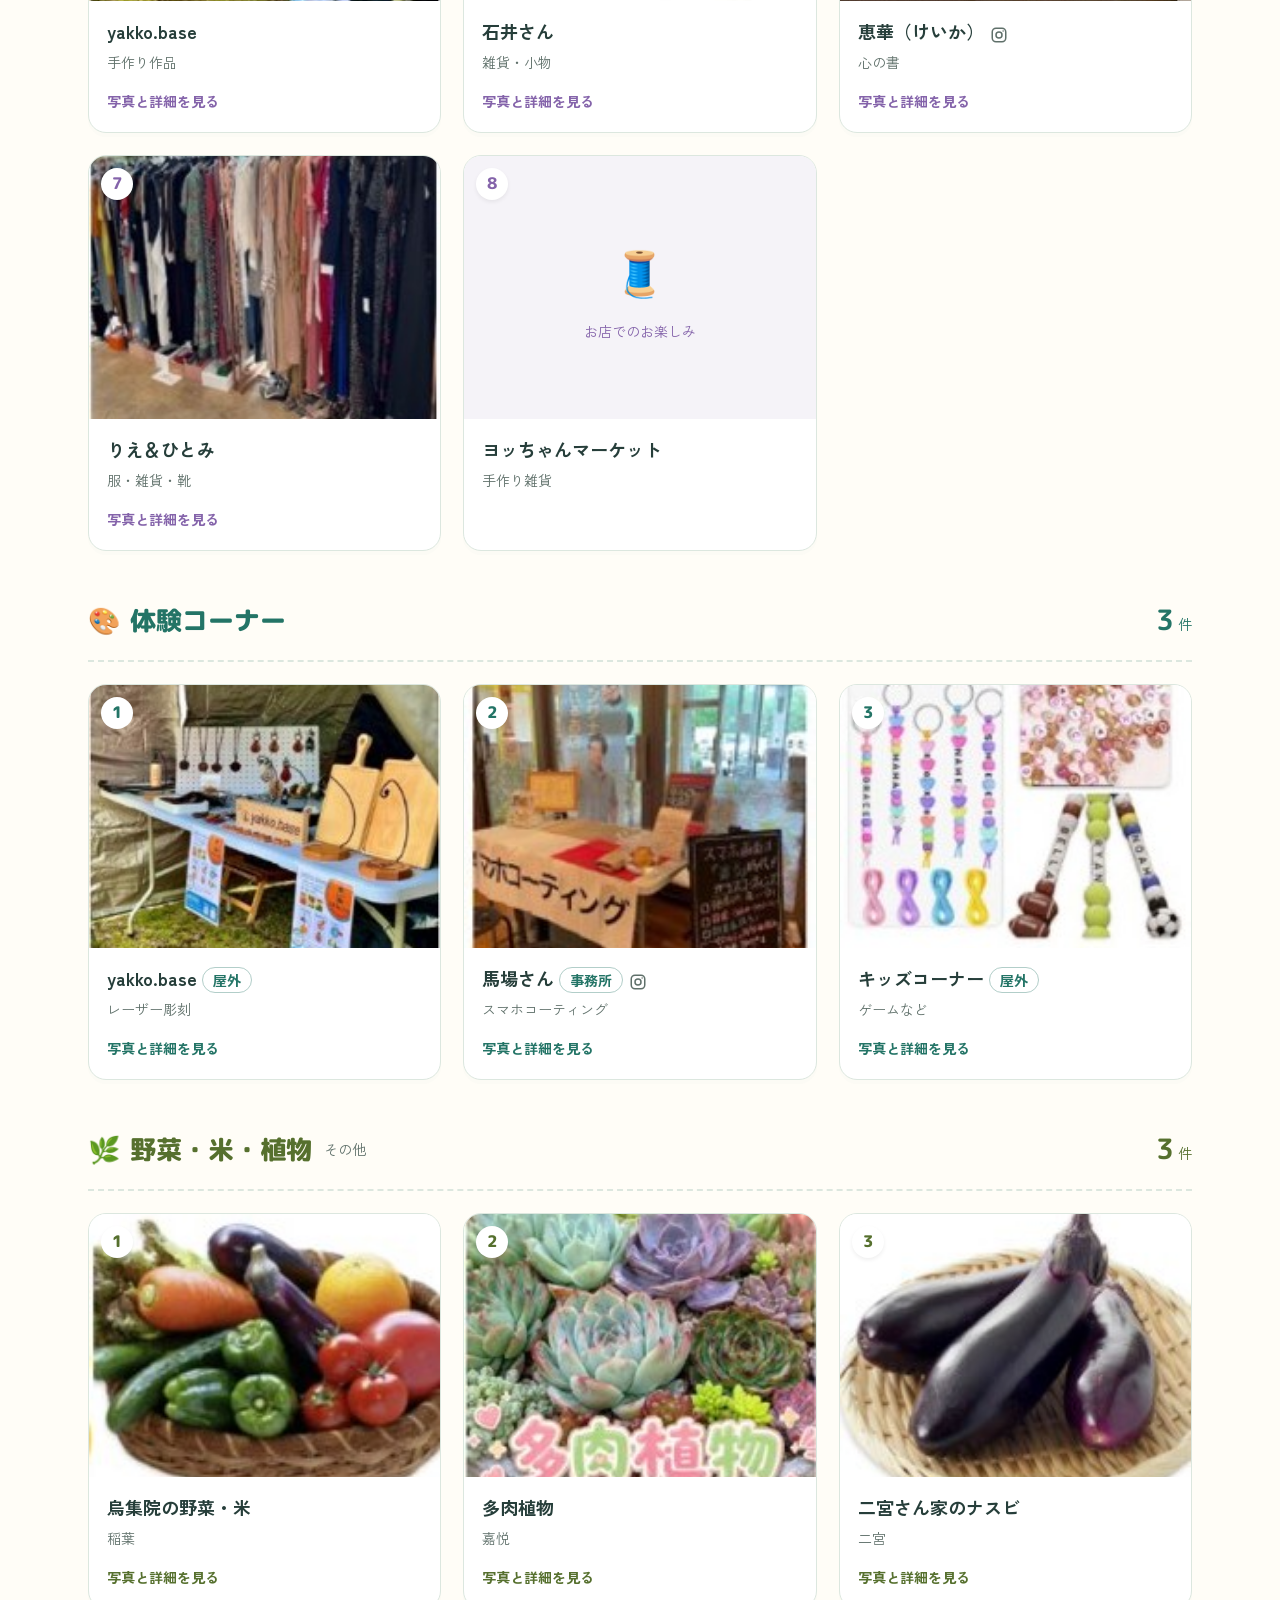
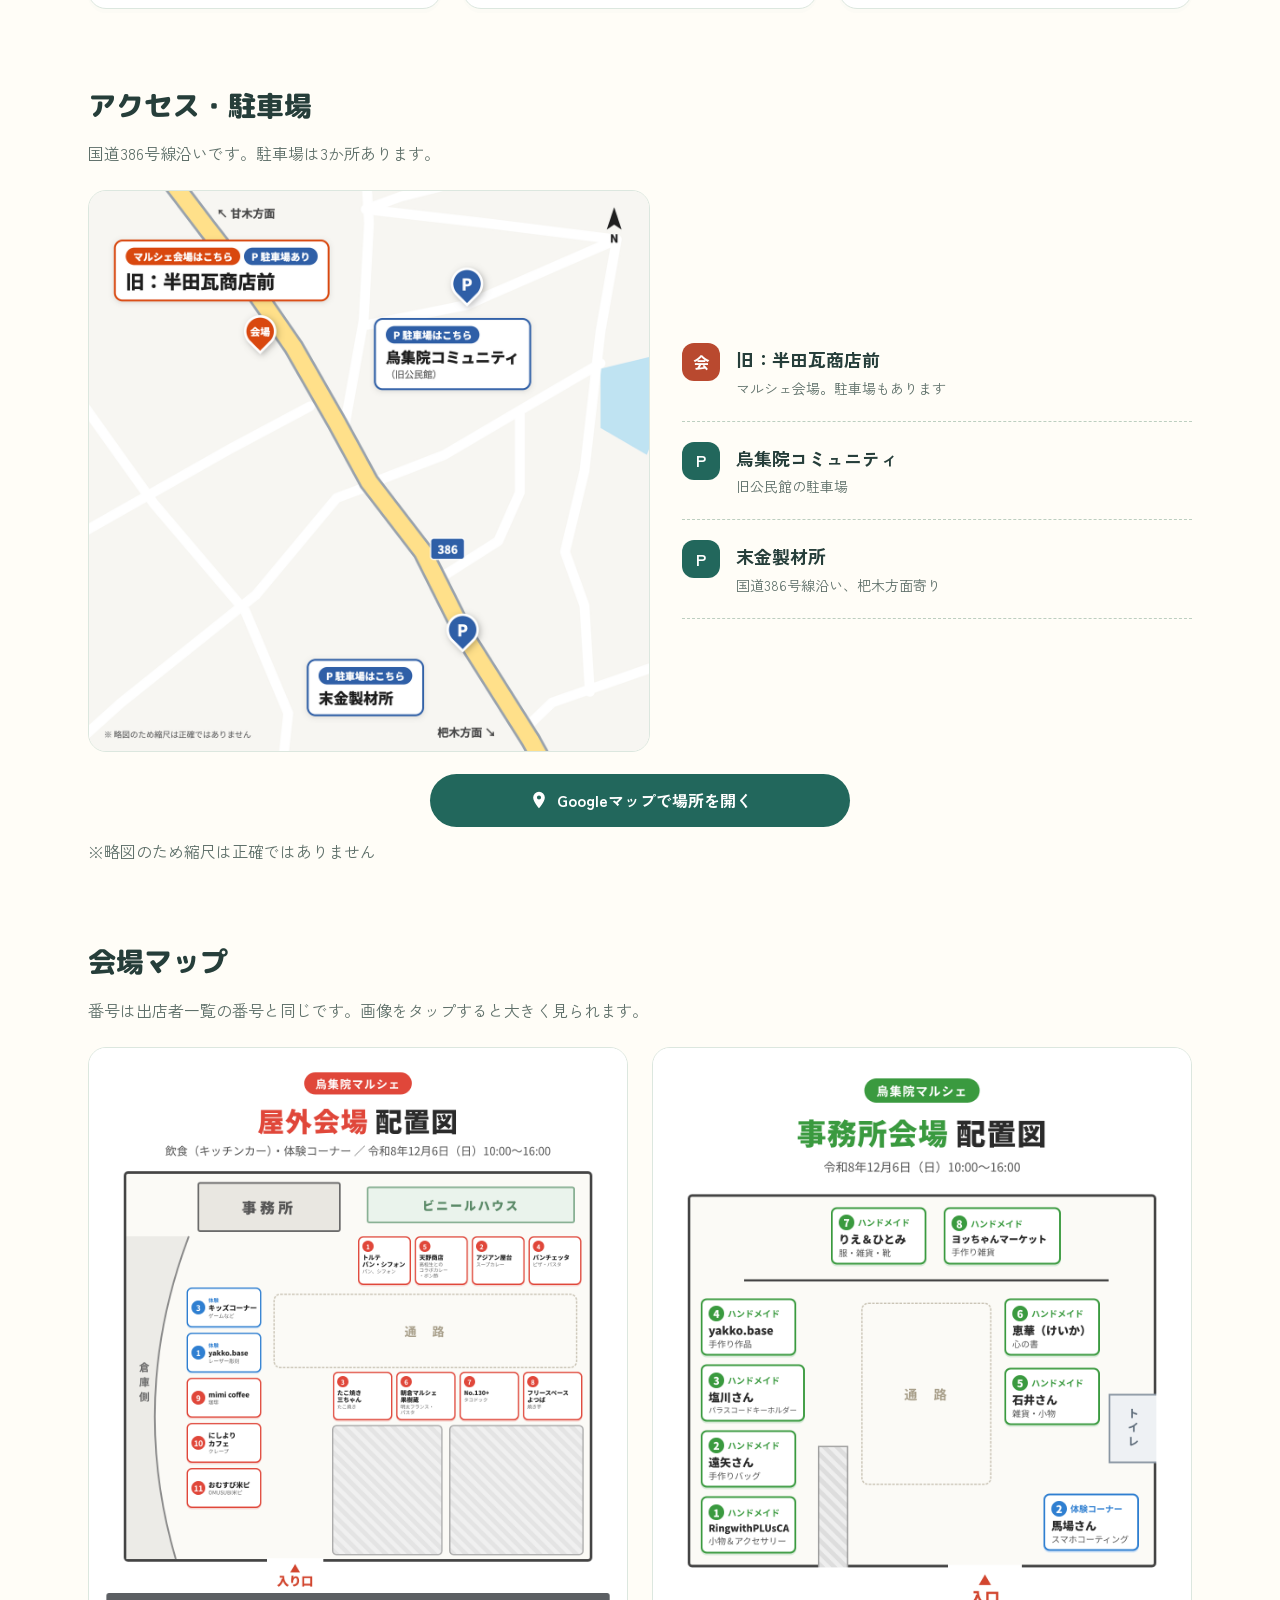
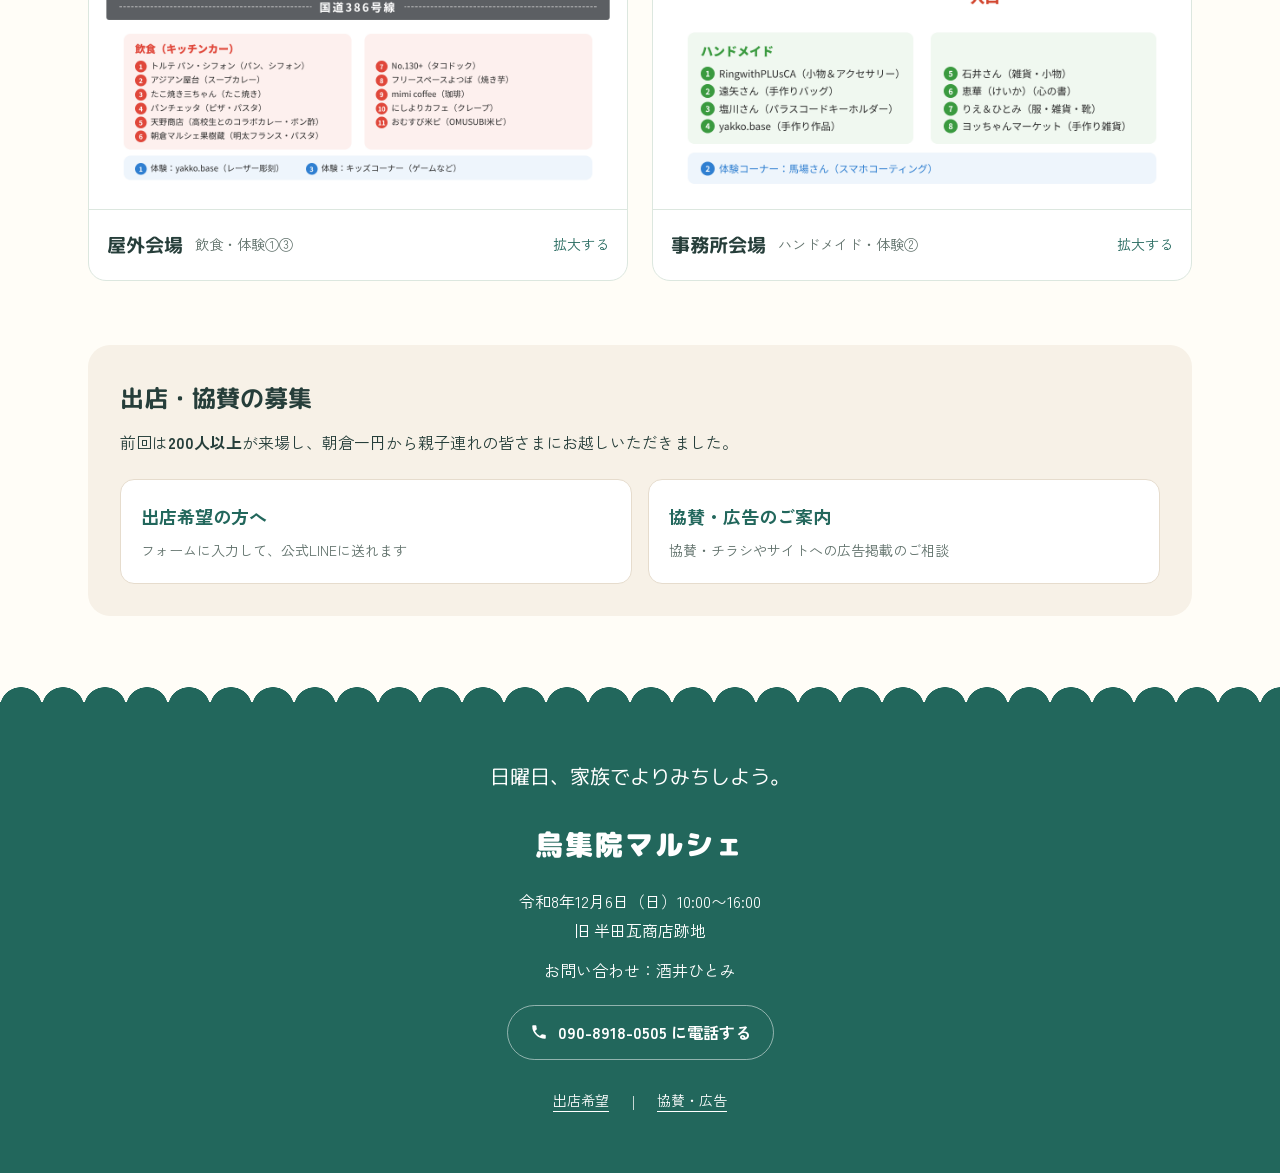
==== commit 9d20bd95: "キッズコーナー紹介に「トランポリンでも遊べるよ！」を追加 Co-Authored-By: Claude Opus 5.5 <noreply@anthropic.com> Claude-Session:" ====
--- a/index.html
+++ b/index.html
@@ -58,7 +58,7 @@
 
   <section class="kids" id="kids" aria-labelledby="kids-title">
     <div class="kids-photo"><img loading="lazy" decoding="async" src="images/shops/toys.jpg" width="800" height="600" loading="lazy" alt="キッズコーナーで紹介されている、カラフルなおもちゃ"><span class="kids-sticker">子どもたちも、主役！</span></div>
-    <div class="kids-copy"><p class="section-kicker">ちいさな手で、わくわく体験</p><h2 class="section-title" id="kids-title">「やってみたい！」が<br>見つかる場所。</h2><p>キッズコーナーでは、ストラップ制作などのお楽しみをご用意。お買いものの合間に、親子で遊びにきてくださいね。</p><a class="pill" href="#shops" data-discover="experience">体験コーナーを見てみる</a><span class="kids-small">屋外会場・体験③ ／ 内容はお店の詳細でご確認ください</span></div>
+    <div class="kids-copy"><p class="section-kicker">ちいさな手で、わくわく体験</p><h2 class="section-title" id="kids-title">「やってみたい！」が<br>見つかる場所。</h2><p>キッズコーナーでは、ストラップ制作などのお楽しみをご用意。お買いものの合間に、親子で遊びにきてくださいね。</p><p class="kids-tramp"><span aria-hidden="true">🤸</span>トランポリンでも遊べるよ！</p><a class="pill" href="#shops" data-discover="experience">体験コーナーを見てみる</a><span class="kids-small">屋外会場・体験③ ／ 内容はお店の詳細でご確認ください</span></div>
   </section>
 
 
--- a/market.css
+++ b/market.css
@@ -15,3 +15,4 @@
 @media(max-width:639px){.list-heading .section-title span{display:block}}
 
 .gmap{display:flex;align-items:center;justify-content:center;gap:8px;margin:22px auto 0;max-width:420px;min-height:52px;padding:12px 22px;border-radius:999px;background:var(--kawara);color:#fff;font-weight:700;font-size:16px;text-decoration:none}.gmap:hover{filter:brightness(1.08)}.gmap:focus-visible{outline:3px solid var(--ink);outline-offset:3px}
+.kids-tramp{display:inline-flex;align-items:center;gap:8px;margin:0 0 18px!important;padding:8px 16px;border-radius:999px;background:#ffe08a;color:var(--ink);font-weight:800;font-size:17px;transform:rotate(-1.5deg)}.kids-tramp span{font-size:20px}
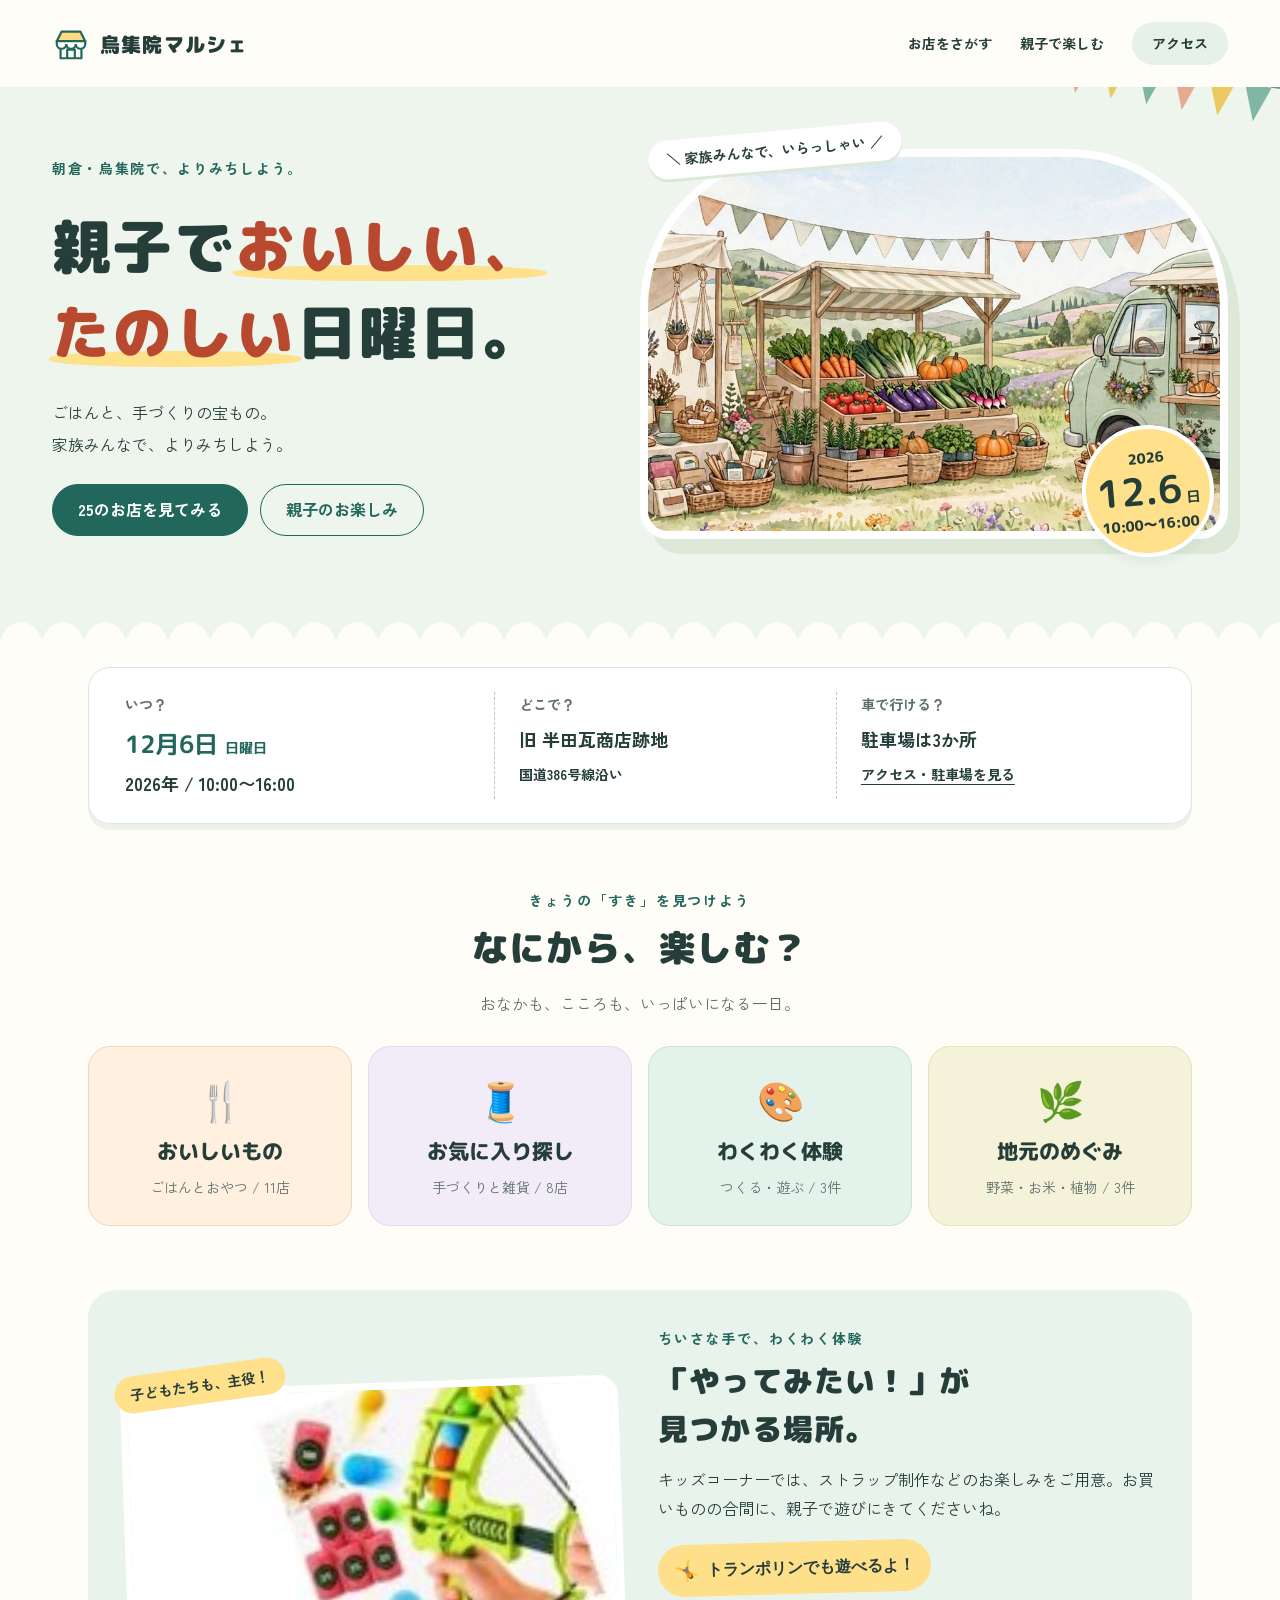
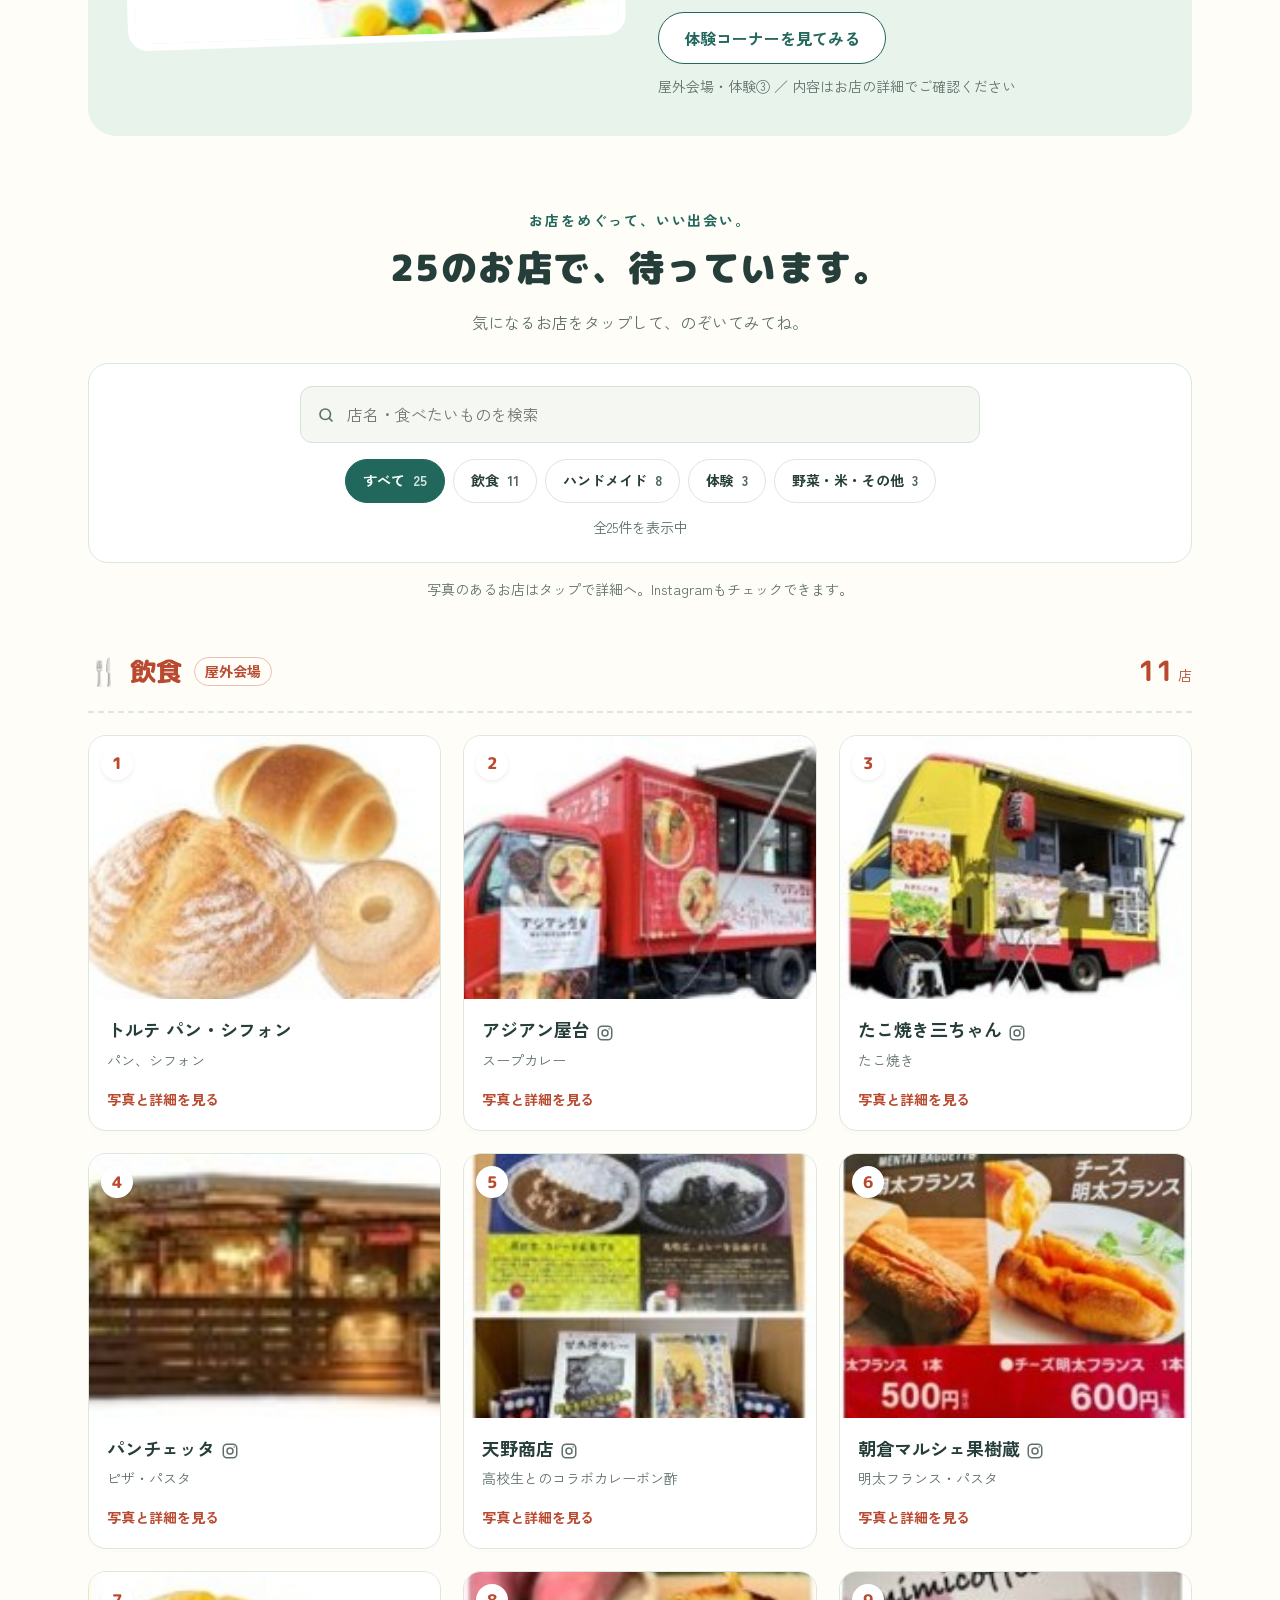
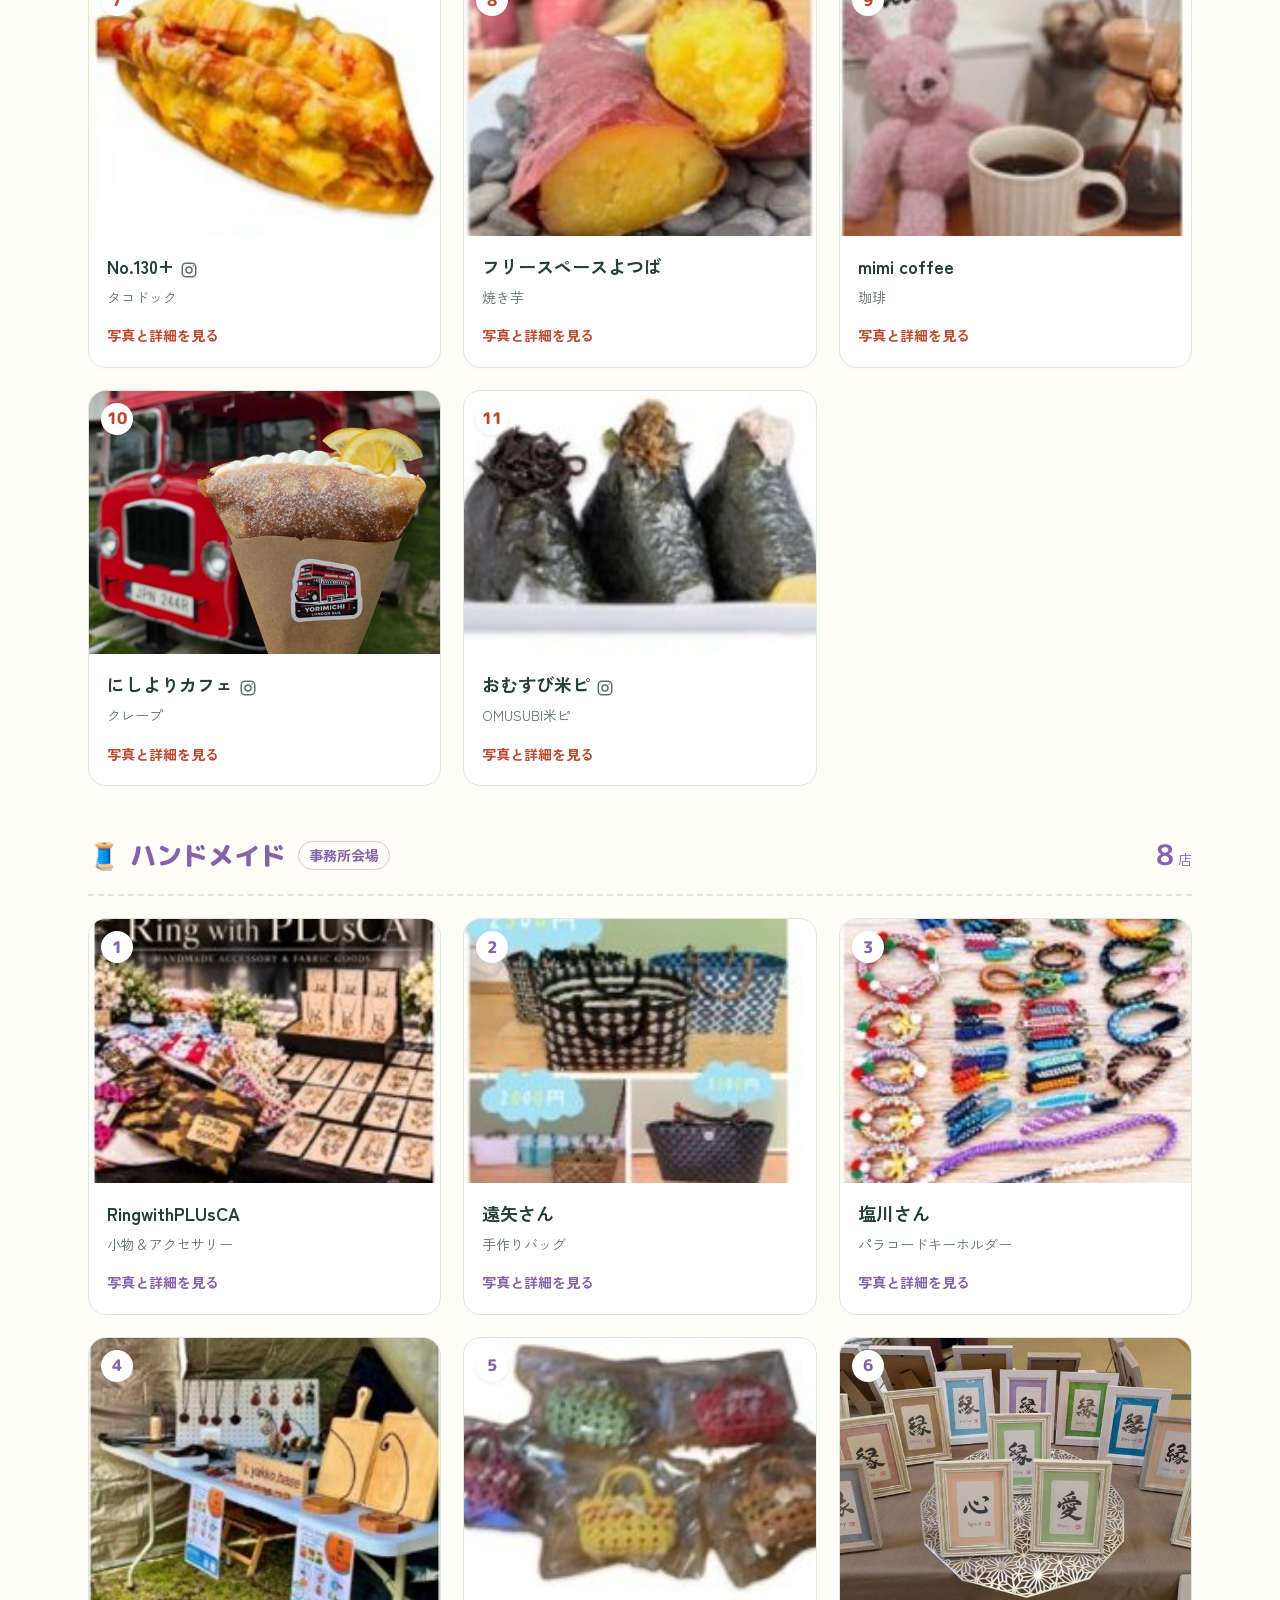
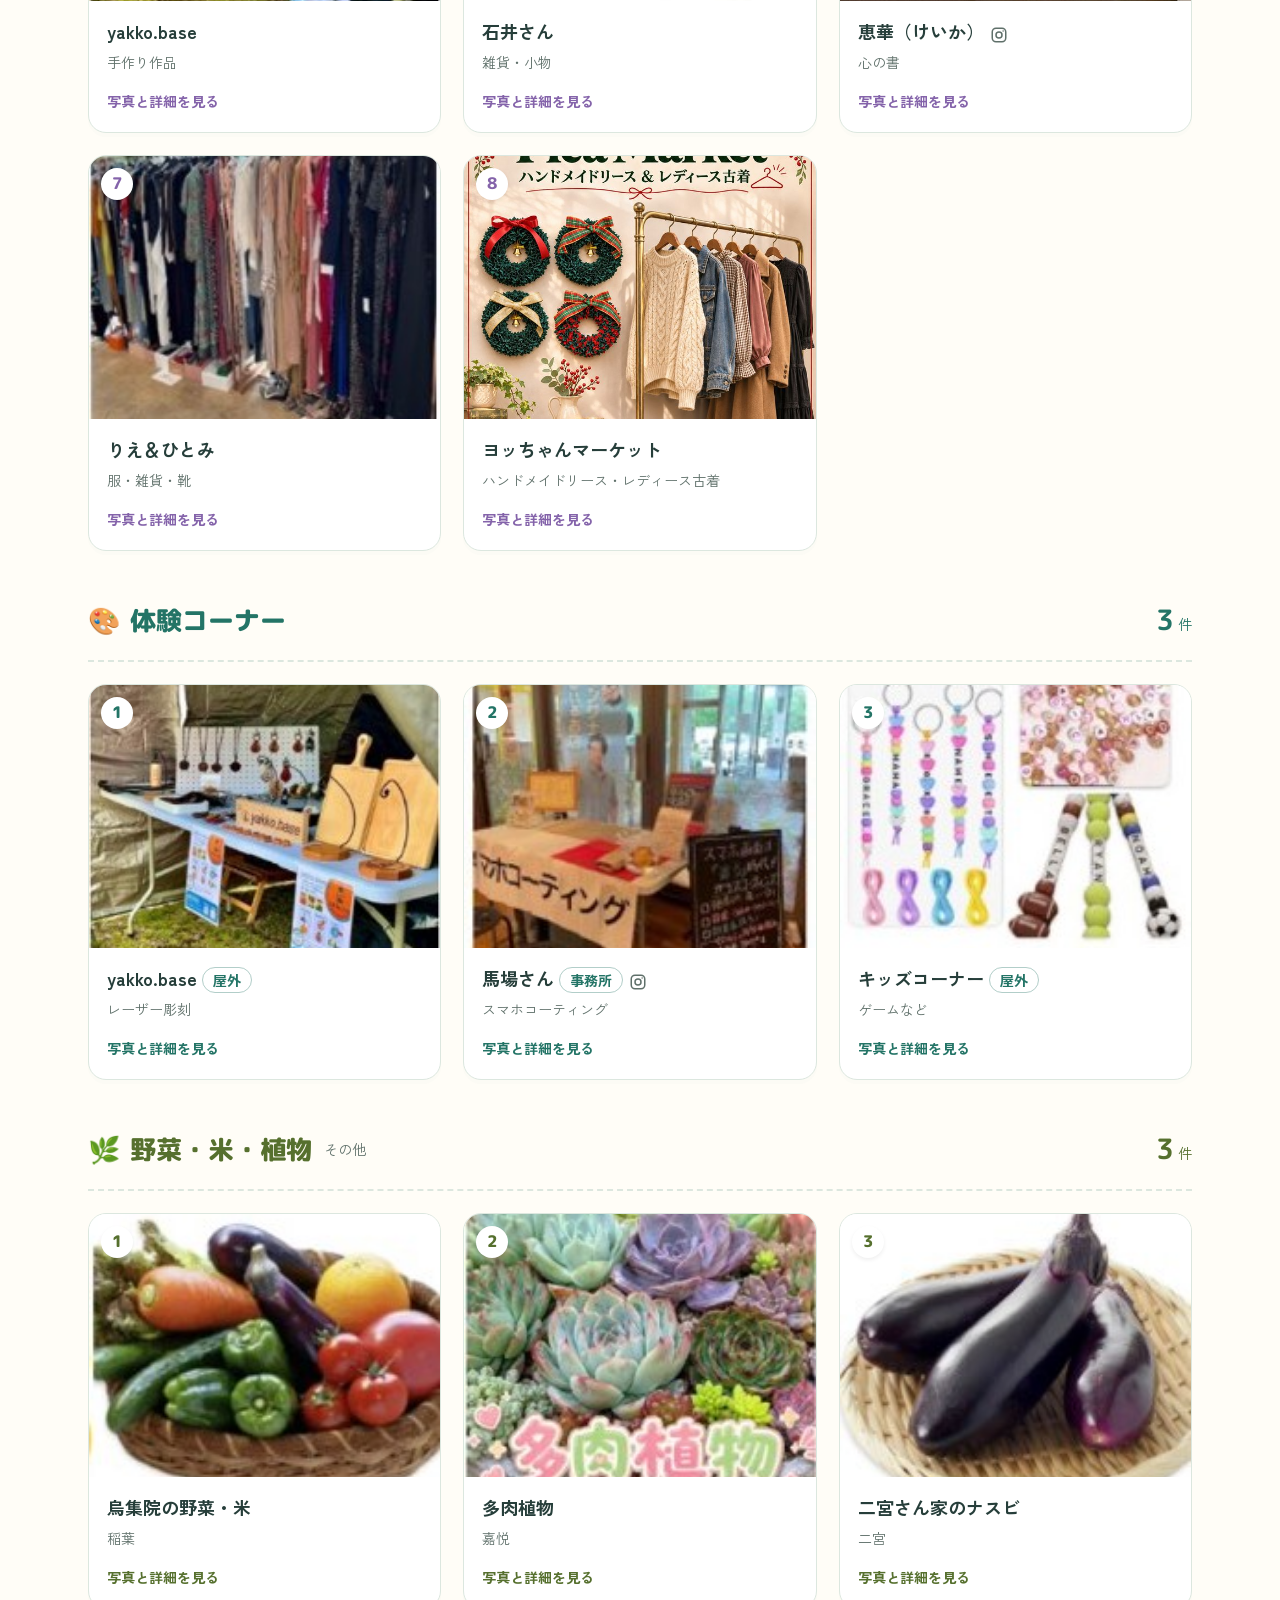
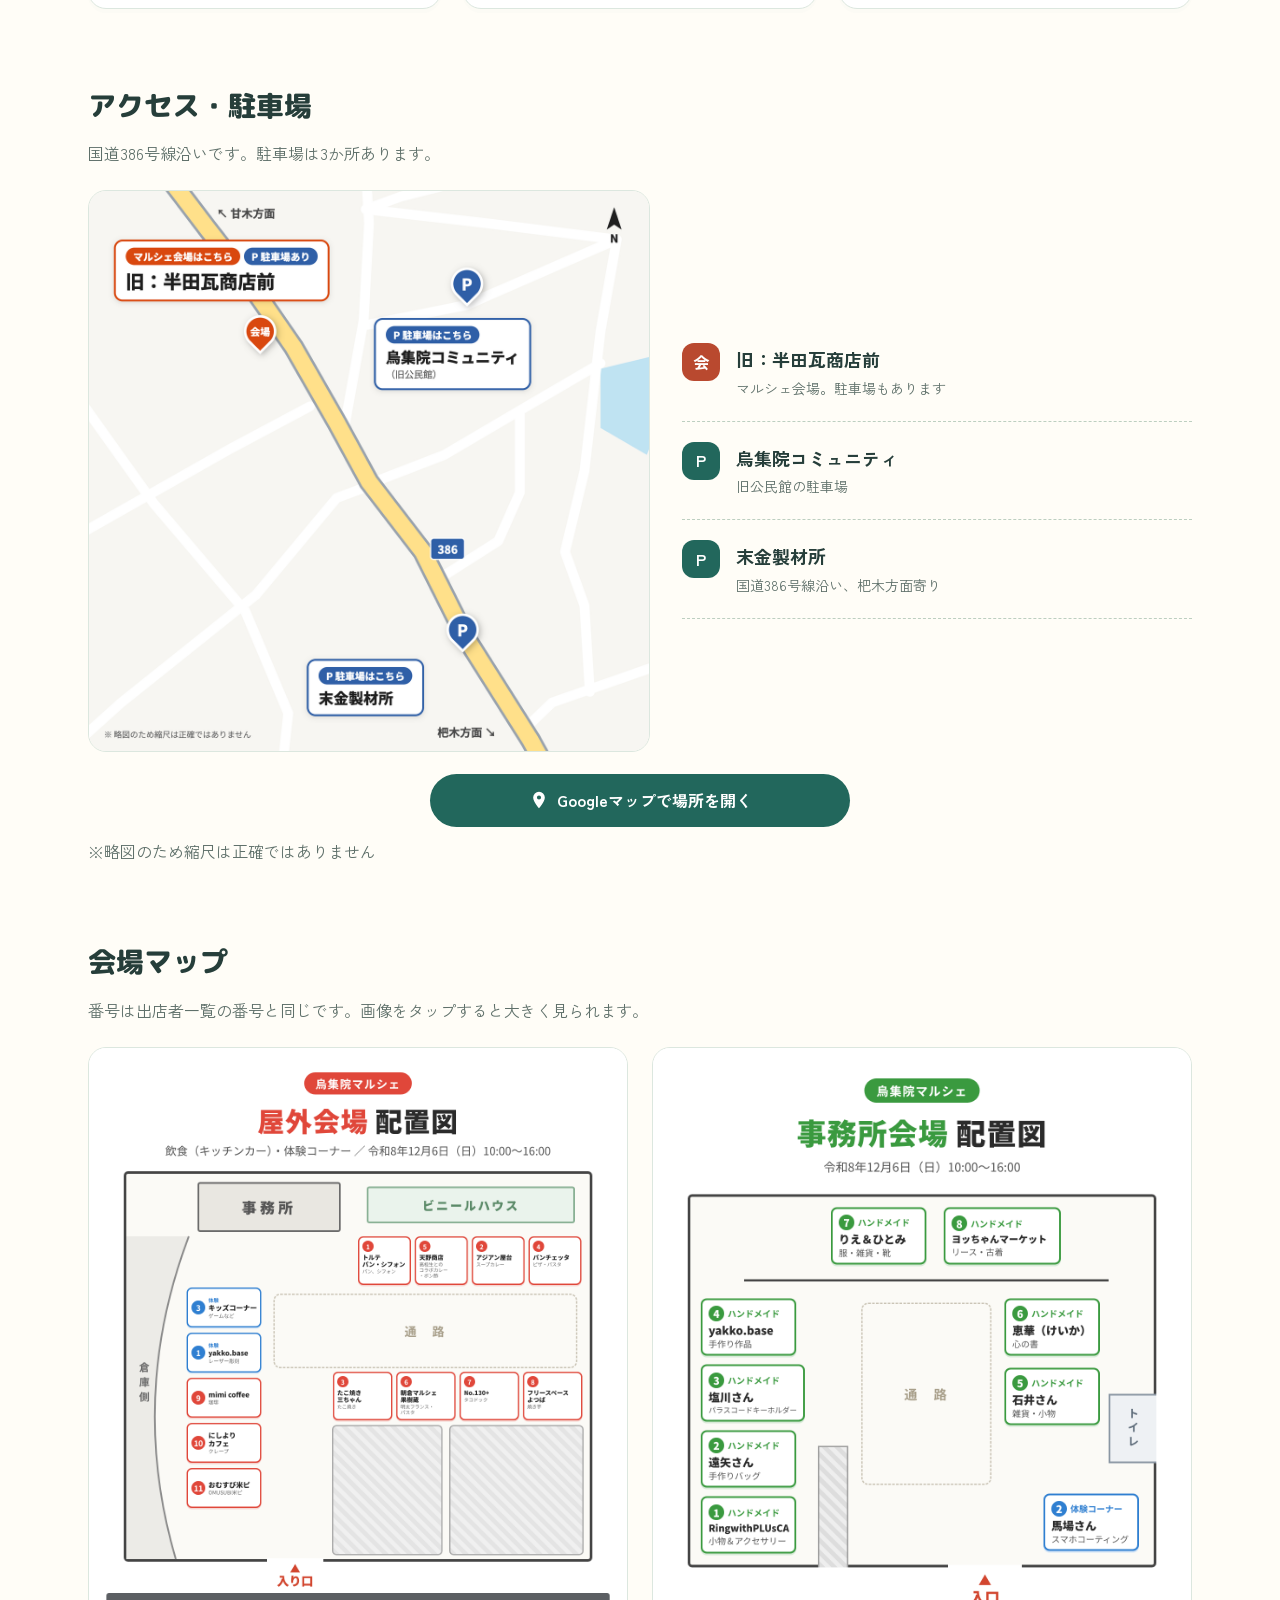
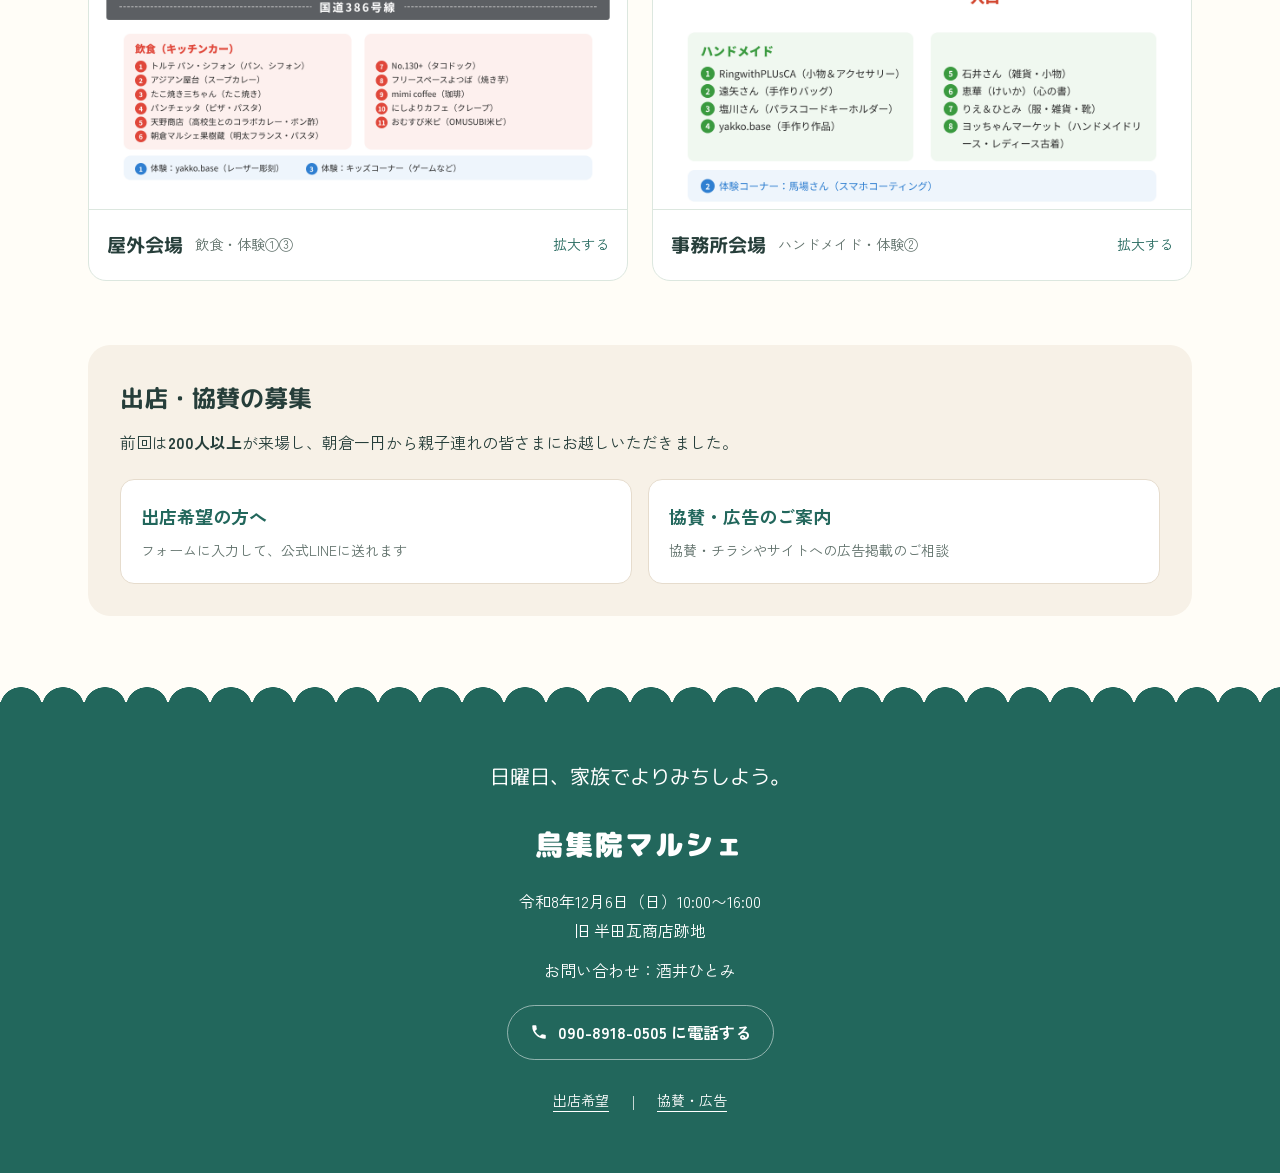
==== commit c547d336: "ハンドメイド8番（ヨッちゃんマーケット）に写真と詳細を追加 - ハンドメイドリース＆レディース古着のフリーマーケット - 一覧と事務所会場の配置図の商品名も更新  Co-Authored-By: Cl" ====
--- a/index.html
+++ b/index.html
@@ -109,7 +109,7 @@
         <li class="row" data-text="石井さん 雑貨 小物"><span class="no">5</span><div><div class="name">石井さん</div><div class="item">雑貨・小物</div></div></li>
         <li class="row" data-text="恵華 けいか 心の書 書道 額"><span class="no">6</span><div><div class="name">恵華（けいか）</div><div class="item">心の書</div></div></li>
         <li class="row" data-text="りえ＆ひとみ 服 雑貨 靴"><span class="no">7</span><div><div class="name">りえ＆ひとみ</div><div class="item">服・雑貨・靴</div></div></li>
-        <li class="row" data-text="ヨッちゃんマーケット 手作り雑貨"><span class="no">8</span><div><div class="name">ヨッちゃんマーケット</div><div class="item">手作り雑貨</div></div></li>
+        <li class="row" data-text="ヨッちゃんマーケット 手作り雑貨 ハンドメイドリース リース レディース古着 古着 フリーマーケット"><span class="no">8</span><div><div class="name">ヨッちゃんマーケット</div><div class="item">ハンドメイドリース・レディース古着</div></div></li>
       </ul>
     </section>
 
@@ -238,8 +238,8 @@
   });
 
   /* ---- 店舗の詳細 ---- */
-  var IMG={"nishiyori": "images/shops/nishiyori.jpg", "amano": "images/shops/amano.jpg", "asian": "images/shops/asian.jpg", "baba": "images/shops/baba.jpg", "inaba": "images/shops/inaba.jpg", "ishii": "images/shops/ishii.jpg", "kaetsu": "images/shops/kaetsu.jpg", "kajuzo": "images/shops/kajuzo.jpg", "mimi": "images/shops/mimi.jpg", "naomi": "images/shops/naomi.jpg", "ninomiya": "images/shops/ninomiya.jpg", "no130": "images/shops/no130.jpg", "omusubi": "images/shops/omusubi.jpg", "pancetta": "images/shops/pancetta.jpg", "plusca": "images/shops/plusca.jpg", "rie": "images/shops/rie.jpg", "shiokawa": "images/shops/shiokawa.jpg", "takoyaki": "images/shops/takoyaki.jpg", "torte": "images/shops/torte.jpg", "toya": "images/shops/toya.jpg", "toys": "images/shops/toys.jpg", "yakko": "images/shops/yakko.jpg", "yotsuba": "images/shops/yotsuba.jpg", "keika": "images/shops/keika.jpg"};
-  var SHOPS={"food-1": {"img": ["torte"], "title": "TORTE〜トルテ〜", "desc": ["塩こうじごはん", "シフォンケーキ"], "place": "okugai"}, "food-2": {"img": ["asian"], "title": "アジアン屋台", "desc": ["スープカレー"], "place": "okugai", "ig": "asian_yatai"}, "food-3": {"img": ["takoyaki"], "title": "たこ焼き三ちゃん", "desc": ["たこ焼き"], "place": "okugai", "ig": "takoyaki_sanchan"}, "food-4": {"img": ["pancetta"], "title": "パンチェッタ", "desc": ["ピザ・パスタ"], "place": "okugai", "ig": "pancetta2007"}, "food-5": {"img": ["amano"], "title": "天野商店", "desc": ["レトルトカレー"], "place": "okugai", "ig": "amanoshouten_mz"}, "food-6": {"img": ["kajuzo"], "title": "朝倉マルシェ果樹蔵", "desc": ["明太フランス"], "place": "okugai", "ig": "kajyukura.fan"}, "food-7": {"img": ["no130"], "title": "NO.130+", "desc": ["名物 タコドック"], "place": "okugai", "ig": "no.130purasu"}, "food-8": {"img": ["yotsuba"], "title": "フリースペースよつば", "desc": ["焼き芋"], "place": "okugai"}, "food-9": {"img": ["mimi"], "title": "mimicoffee", "desc": ["淹れたてコーヒー"], "place": "okugai"}, "food-10": {"img": ["nishiyori"], "title": "NiSHiYOR! café\nにしよりカフェ", "desc": ["クレープ"], "note": "朝倉の食材を使ったやさしい味", "place": "okugai", "ig": "nishiyoricafe"}, "food-11": {"img": ["omusubi"], "title": "OMUSUBI米ピ", "desc": ["こだわりのおむすび"], "place": "okugai", "ig": "omusubi_komepi"}, "hand-1": {"img": ["plusca"], "title": "Ring with PLUsCA", "desc": ["アクセサリー", "手作り小物"], "place": "jimusho"}, "hand-2": {"img": ["toya"], "title": "遠矢さん", "desc": ["手作りバッグ"], "place": "jimusho"}, "hand-3": {"img": ["shiokawa"], "title": "塩川さん", "desc": ["手作り小物"], "place": "jimusho"}, "hand-4": {"img": ["yakko"], "title": "yakko.base", "desc": ["レーザー彫刻", "手作り小物"], "place": "jimusho"}, "hand-5": {"img": ["ishii"], "title": "石井さん", "desc": ["手作り小物"], "place": "jimusho"}, "hand-6": {"img": ["keika"], "title": "恵華（けいか）", "desc": ["心の書"], "note": "一文字に想いを込めて。あなたの心にそっと寄り添う字を見つけてください。額の中はお好きなものに交換可能です。", "place": "jimusho", "ig": "a594ni"}, "hand-7": {"img": ["rie"], "title": "りえ＆ひとみ", "desc": ["洋服・雑貨"], "note": "洋服・靴・バッグなどなど掘り出し物あります！見に来てね☆", "place": "jimusho"}, "exp-1": {"img": ["yakko"], "title": "yakko.base", "desc": ["レーザー彫刻", "手作り小物"], "place": "okugai"}, "exp-2": {"img": ["baba"], "title": "馬場さん", "desc": ["スマホコーティング"], "place": "jimusho", "ig": "tomo1959taka"}, "exp-3": {"img": ["naomi", "toys"], "title": "なおみ（キッズコーナー）", "desc": ["キッズコーナー"], "note": "ストラップ制作などなど お楽しみに 100円", "place": "okugai"}, "farm-1": {"img": ["inaba"], "title": "稲葉さん", "desc": ["烏集院の野菜・お米"]}, "farm-2": {"img": ["kaetsu"], "title": "嘉悦さん", "desc": ["多肉植物"]}, "farm-3": {"img": ["ninomiya"], "title": "二宮さん", "desc": ["なす"]}};
+  var IMG={"yocchan": "images/shops/yocchan.jpg", "nishiyori": "images/shops/nishiyori.jpg", "amano": "images/shops/amano.jpg", "asian": "images/shops/asian.jpg", "baba": "images/shops/baba.jpg", "inaba": "images/shops/inaba.jpg", "ishii": "images/shops/ishii.jpg", "kaetsu": "images/shops/kaetsu.jpg", "kajuzo": "images/shops/kajuzo.jpg", "mimi": "images/shops/mimi.jpg", "naomi": "images/shops/naomi.jpg", "ninomiya": "images/shops/ninomiya.jpg", "no130": "images/shops/no130.jpg", "omusubi": "images/shops/omusubi.jpg", "pancetta": "images/shops/pancetta.jpg", "plusca": "images/shops/plusca.jpg", "rie": "images/shops/rie.jpg", "shiokawa": "images/shops/shiokawa.jpg", "takoyaki": "images/shops/takoyaki.jpg", "torte": "images/shops/torte.jpg", "toya": "images/shops/toya.jpg", "toys": "images/shops/toys.jpg", "yakko": "images/shops/yakko.jpg", "yotsuba": "images/shops/yotsuba.jpg", "keika": "images/shops/keika.jpg"};
+  var SHOPS={"food-1": {"img": ["torte"], "title": "TORTE〜トルテ〜", "desc": ["塩こうじごはん", "シフォンケーキ"], "place": "okugai"}, "food-2": {"img": ["asian"], "title": "アジアン屋台", "desc": ["スープカレー"], "place": "okugai", "ig": "asian_yatai"}, "food-3": {"img": ["takoyaki"], "title": "たこ焼き三ちゃん", "desc": ["たこ焼き"], "place": "okugai", "ig": "takoyaki_sanchan"}, "food-4": {"img": ["pancetta"], "title": "パンチェッタ", "desc": ["ピザ・パスタ"], "place": "okugai", "ig": "pancetta2007"}, "food-5": {"img": ["amano"], "title": "天野商店", "desc": ["レトルトカレー"], "place": "okugai", "ig": "amanoshouten_mz"}, "food-6": {"img": ["kajuzo"], "title": "朝倉マルシェ果樹蔵", "desc": ["明太フランス"], "place": "okugai", "ig": "kajyukura.fan"}, "food-7": {"img": ["no130"], "title": "NO.130+", "desc": ["名物 タコドック"], "place": "okugai", "ig": "no.130purasu"}, "food-8": {"img": ["yotsuba"], "title": "フリースペースよつば", "desc": ["焼き芋"], "place": "okugai"}, "food-9": {"img": ["mimi"], "title": "mimicoffee", "desc": ["淹れたてコーヒー"], "place": "okugai"}, "food-10": {"img": ["nishiyori"], "title": "NiSHiYOR! café\nにしよりカフェ", "desc": ["クレープ"], "note": "朝倉の食材を使ったやさしい味", "place": "okugai", "ig": "nishiyoricafe"}, "food-11": {"img": ["omusubi"], "title": "OMUSUBI米ピ", "desc": ["こだわりのおむすび"], "place": "okugai", "ig": "omusubi_komepi"}, "hand-1": {"img": ["plusca"], "title": "Ring with PLUsCA", "desc": ["アクセサリー", "手作り小物"], "place": "jimusho"}, "hand-2": {"img": ["toya"], "title": "遠矢さん", "desc": ["手作りバッグ"], "place": "jimusho"}, "hand-3": {"img": ["shiokawa"], "title": "塩川さん", "desc": ["手作り小物"], "place": "jimusho"}, "hand-4": {"img": ["yakko"], "title": "yakko.base", "desc": ["レーザー彫刻", "手作り小物"], "place": "jimusho"}, "hand-5": {"img": ["ishii"], "title": "石井さん", "desc": ["手作り小物"], "place": "jimusho"}, "hand-6": {"img": ["keika"], "title": "恵華（けいか）", "desc": ["心の書"], "note": "一文字に想いを込めて。あなたの心にそっと寄り添う字を見つけてください。額の中はお好きなものに交換可能です。", "place": "jimusho", "ig": "a594ni"}, "hand-7": {"img": ["rie"], "title": "りえ＆ひとみ", "desc": ["洋服・雑貨"], "note": "洋服・靴・バッグなどなど掘り出し物あります！見に来てね☆", "place": "jimusho"}, "exp-1": {"img": ["yakko"], "title": "yakko.base", "desc": ["レーザー彫刻", "手作り小物"], "place": "okugai"}, "exp-2": {"img": ["baba"], "title": "馬場さん", "desc": ["スマホコーティング"], "place": "jimusho", "ig": "tomo1959taka"}, "exp-3": {"img": ["naomi", "toys"], "title": "なおみ（キッズコーナー）", "desc": ["キッズコーナー"], "note": "ストラップ制作などなど お楽しみに 100円", "place": "okugai"}, "farm-1": {"img": ["inaba"], "title": "稲葉さん", "desc": ["烏集院の野菜・お米"]}, "farm-2": {"img": ["kaetsu"], "title": "嘉悦さん", "desc": ["多肉植物"]}, "farm-3": {"img": ["ninomiya"], "title": "二宮さん", "desc": ["なす"]}, "hand-8": {"img": ["yocchan"], "title": "ヨッちゃんマーケット", "desc": ["ハンドメイドリース", "レディース古着"], "note": "Flea Market（フリーマーケット）", "place": "jimusho"}};
   var PREFIX={food:'food',handmade:'hand',experience:'exp',farm:'farm'};
   var CATNAME={food:'飲食',handmade:'ハンドメイド',experience:'体験コーナー',farm:'野菜・米・植物'};
   var dlg=document.getElementById('shop'), lastRow=null;
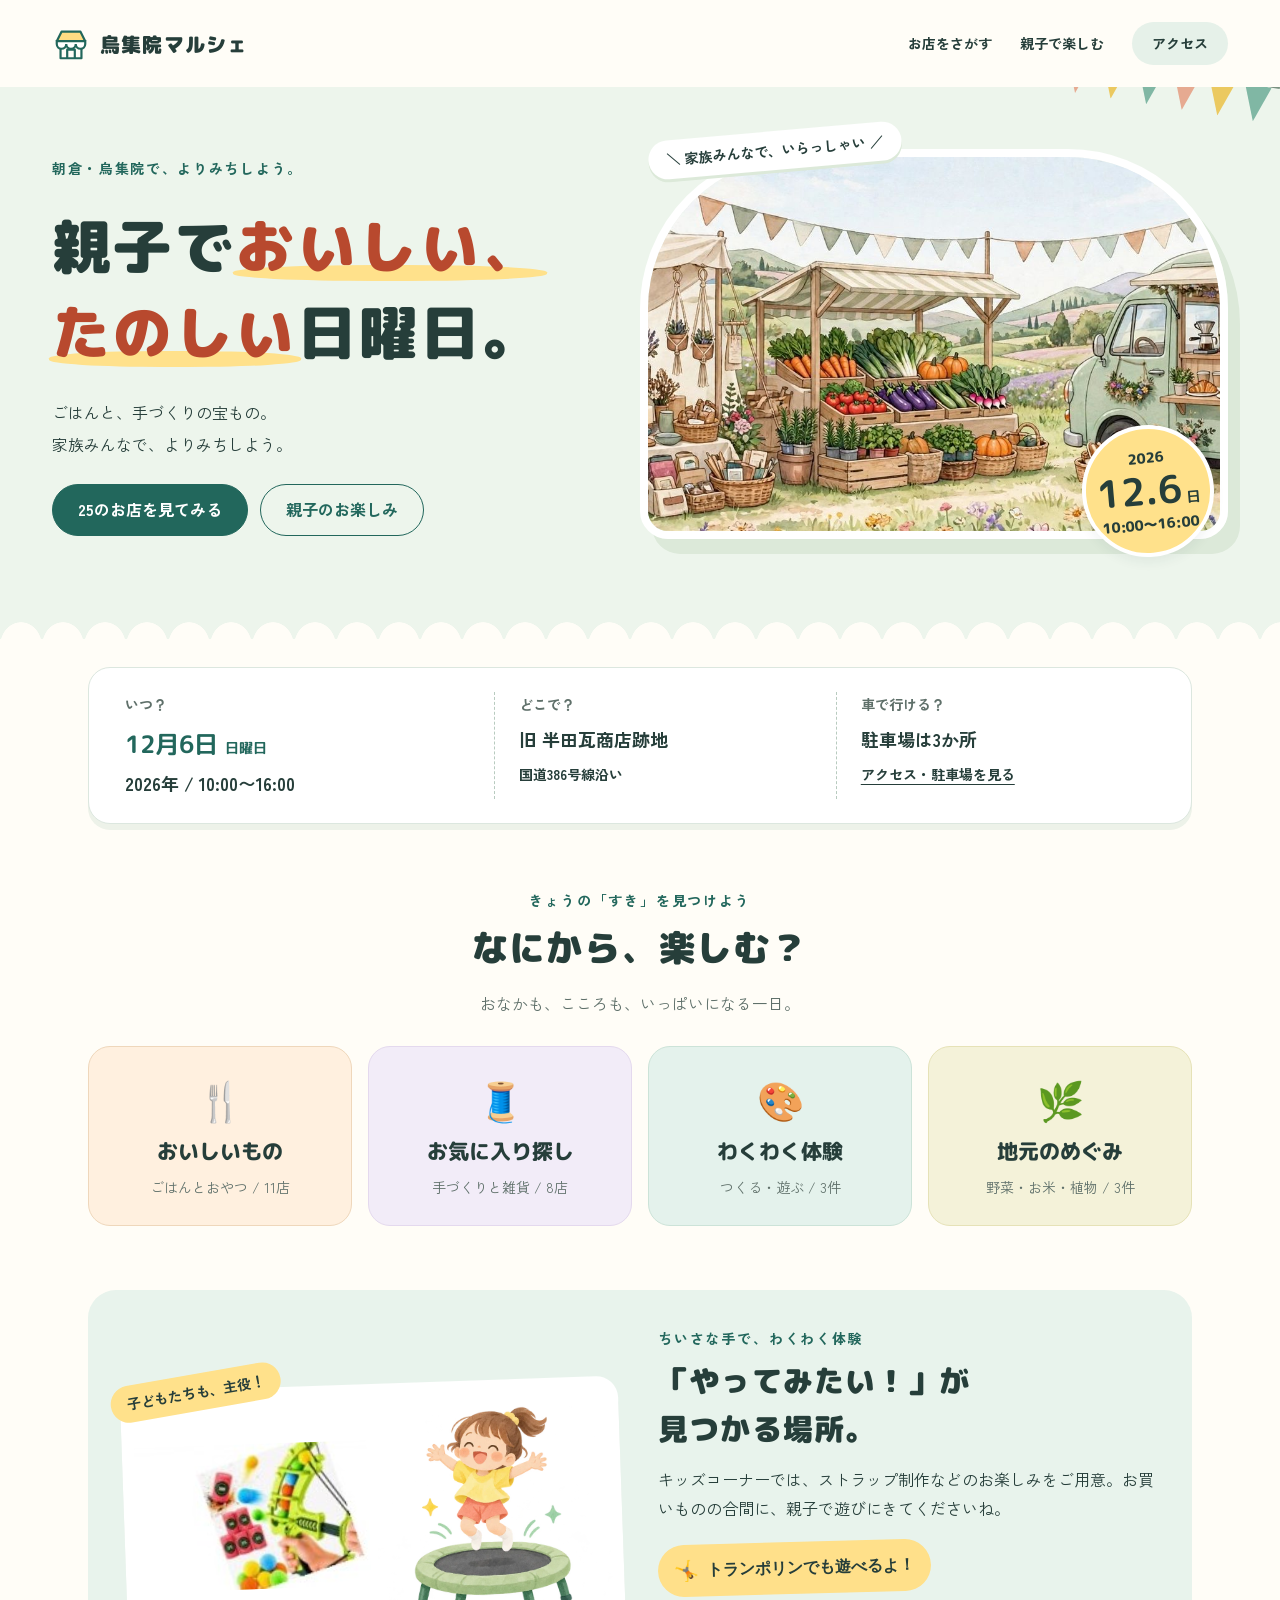
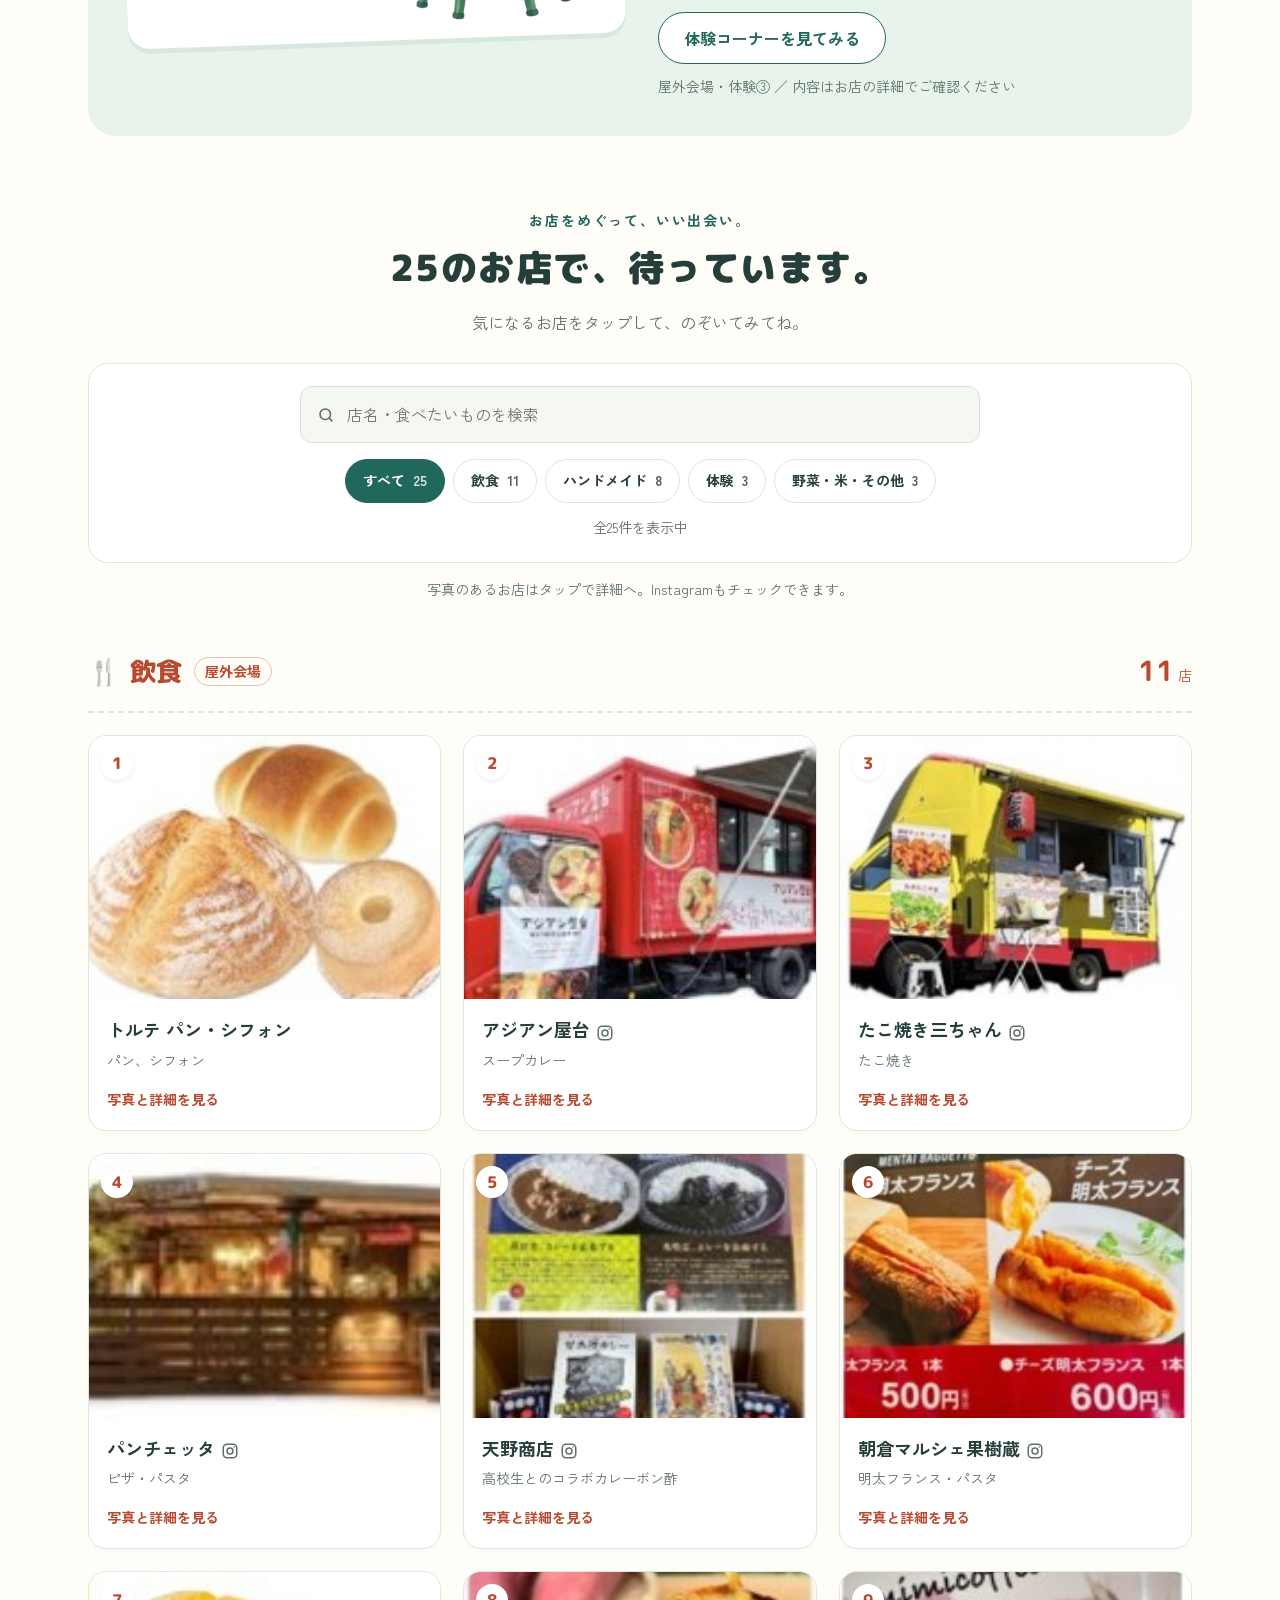
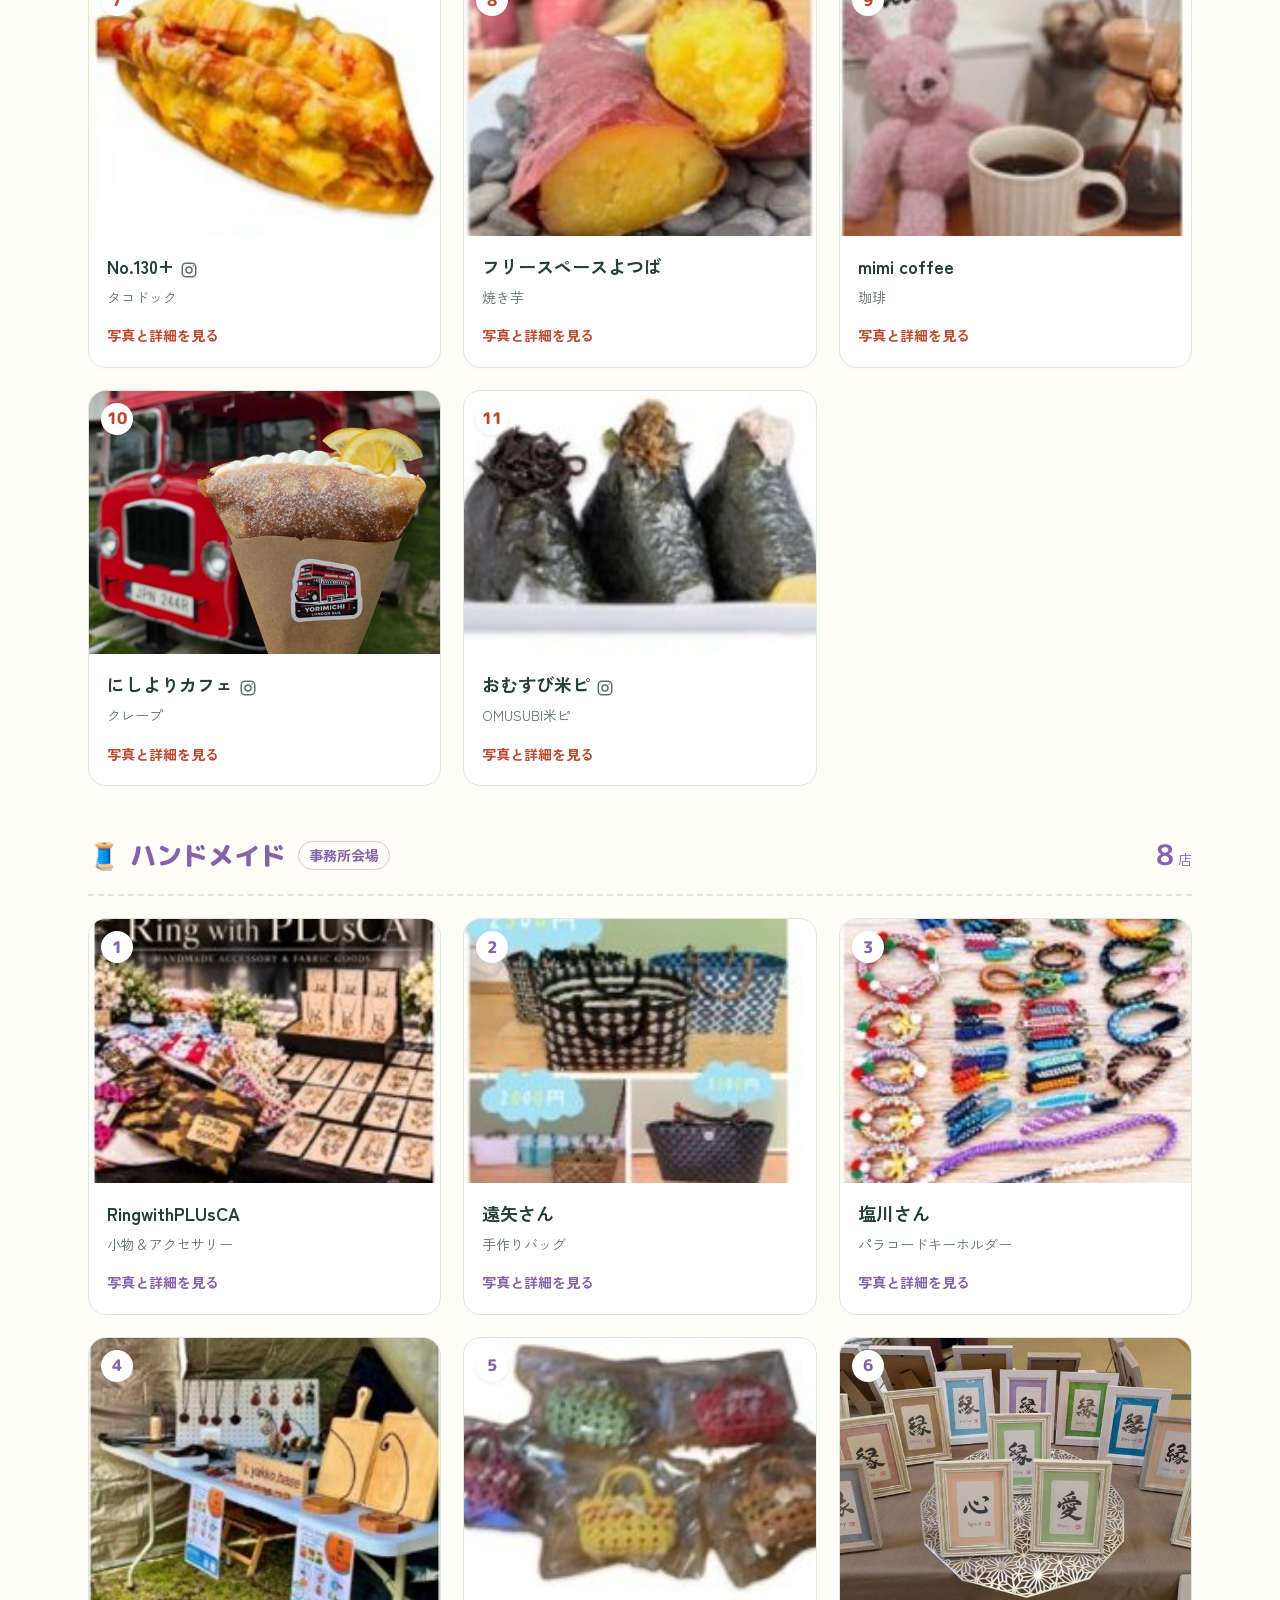
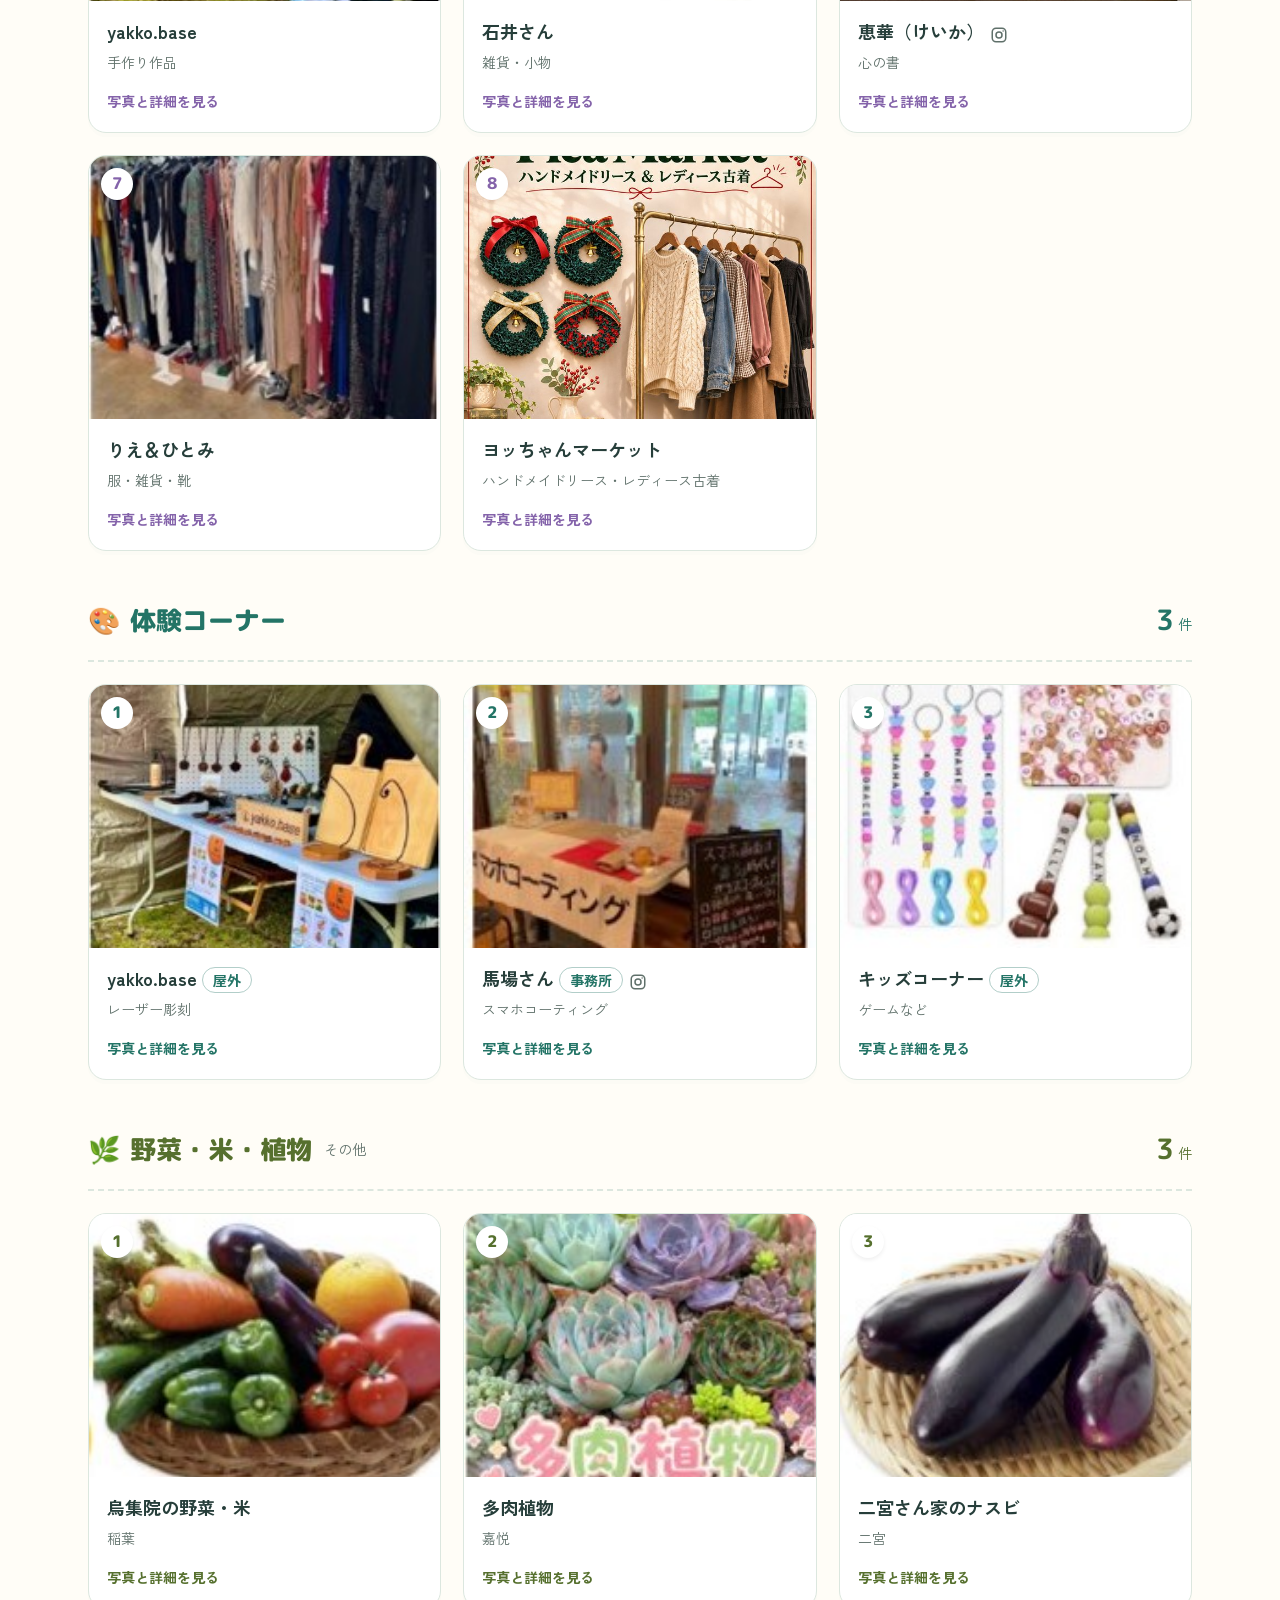
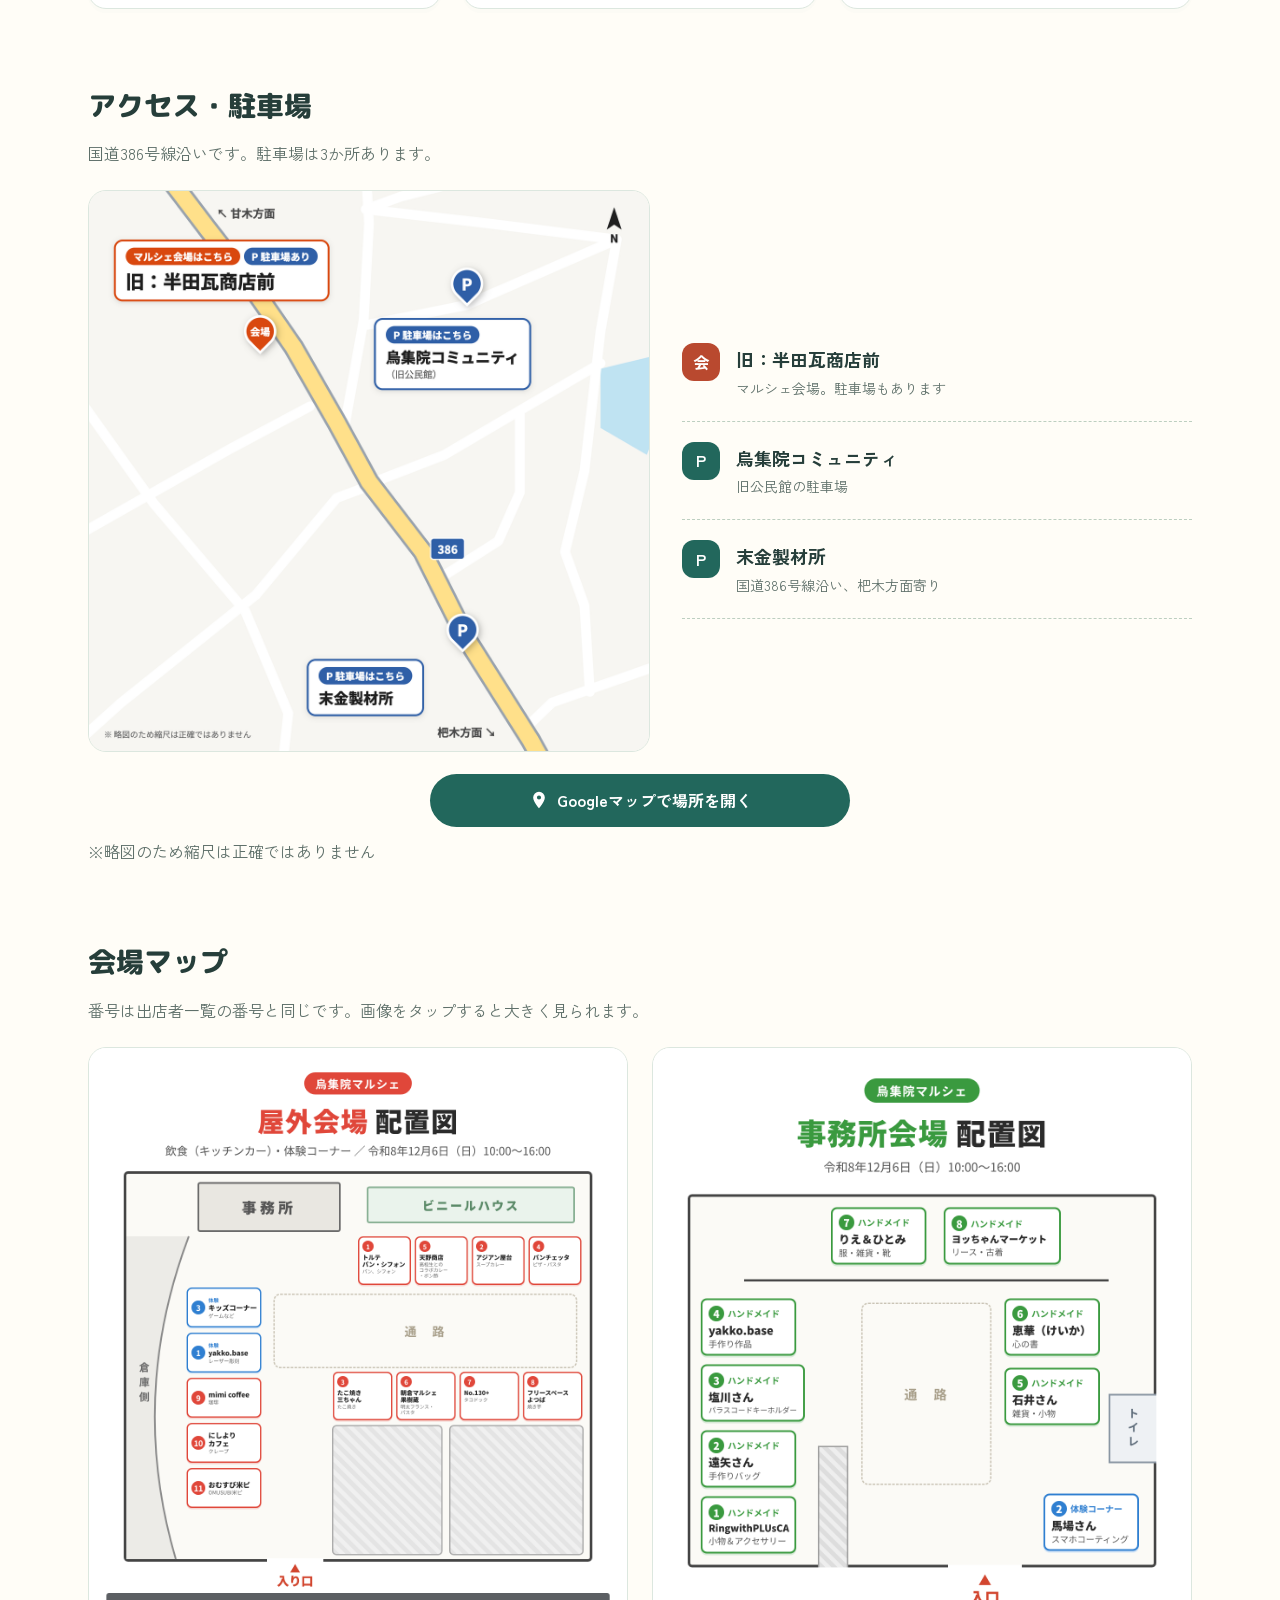
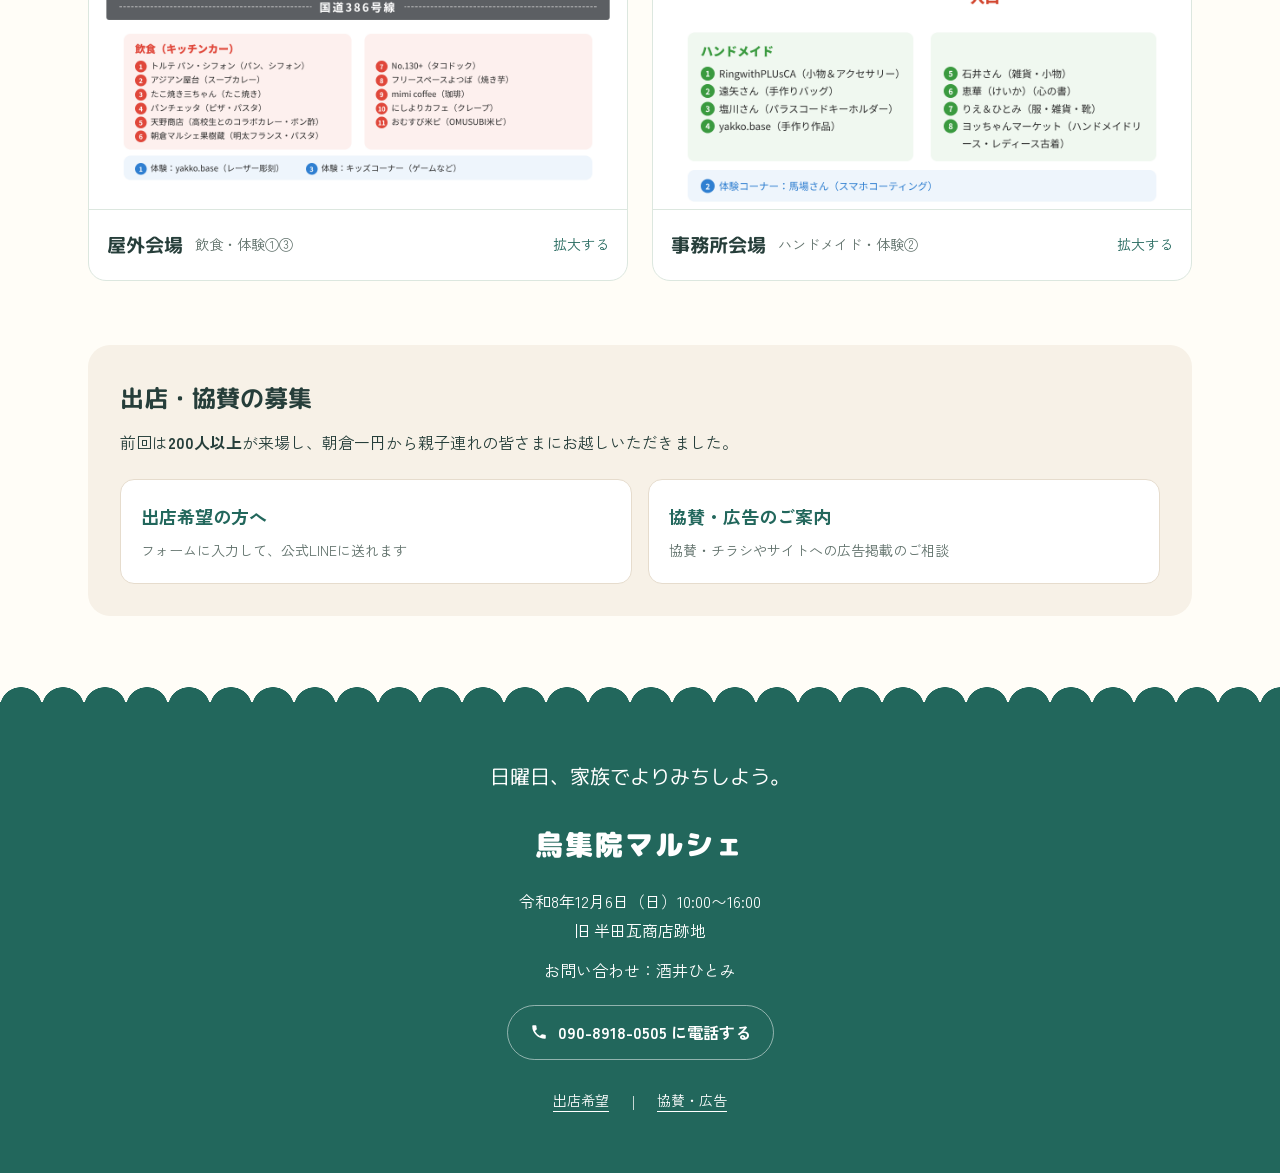
==== commit 461faab6: "キッズコーナーにトランポリンの水彩イラストを追加 おもちゃの写真とトランポリンのイラストを横並びに配置し、スマホでも両方が見えるよう調整。画像は透過WebPで遅延読み込み。  確認: 画像の参照先・寸" ====
--- a/index.html
+++ b/index.html
@@ -57,7 +57,11 @@
   </section>
 
   <section class="kids" id="kids" aria-labelledby="kids-title">
-    <div class="kids-photo"><img loading="lazy" decoding="async" src="images/shops/toys.jpg" width="800" height="600" loading="lazy" alt="キッズコーナーで紹介されている、カラフルなおもちゃ"><span class="kids-sticker">子どもたちも、主役！</span></div>
+    <div class="kids-photo kids-photo--play">
+      <img loading="lazy" decoding="async" src="images/shops/toys.jpg" width="800" height="600" alt="キッズコーナーで紹介されている、カラフルなおもちゃ">
+      <img loading="lazy" decoding="async" src="images/trampoline.webp" width="640" height="640" alt="トランポリンで楽しそうに跳ぶ子どものイラスト">
+      <span class="kids-sticker">子どもたちも、主役！</span>
+    </div>
     <div class="kids-copy"><p class="section-kicker">ちいさな手で、わくわく体験</p><h2 class="section-title" id="kids-title">「やってみたい！」が<br>見つかる場所。</h2><p>キッズコーナーでは、ストラップ制作などのお楽しみをご用意。お買いものの合間に、親子で遊びにきてくださいね。</p><p class="kids-tramp"><span aria-hidden="true">🤸</span>トランポリンでも遊べるよ！</p><a class="pill" href="#shops" data-discover="experience">体験コーナーを見てみる</a><span class="kids-small">屋外会場・体験③ ／ 内容はお店の詳細でご確認ください</span></div>
   </section>
 
--- a/market.css
+++ b/market.css
@@ -16,3 +16,8 @@
 
 .gmap{display:flex;align-items:center;justify-content:center;gap:8px;margin:22px auto 0;max-width:420px;min-height:52px;padding:12px 22px;border-radius:999px;background:var(--kawara);color:#fff;font-weight:700;font-size:16px;text-decoration:none}.gmap:hover{filter:brightness(1.08)}.gmap:focus-visible{outline:3px solid var(--ink);outline-offset:3px}
 .kids-tramp{display:inline-flex;align-items:center;gap:8px;margin:0 0 18px!important;padding:8px 16px;border-radius:999px;background:#ffe08a;color:var(--ink);font-weight:800;font-size:17px;transform:rotate(-1.5deg)}.kids-tramp span{font-size:20px}
+
+/* Kids activities: keep both the toy photo and trampoline visible. */
+.kids-photo--play{display:grid;grid-template-columns:minmax(0,1fr) minmax(0,1fr);align-items:center;gap:8px;padding:12px;background:#fff;border-radius:22px;box-shadow:0 5px 0 #d9e8dd;transform:rotate(-2deg)}
+.kids-photo--play>img{display:block;width:100%;height:auto;aspect-ratio:1;object-fit:contain;border:0;border-radius:12px;transform:none}
+@media(max-width:639px){.kids-photo--play{gap:6px;padding:10px}.kids-photo--play>img{height:auto}}
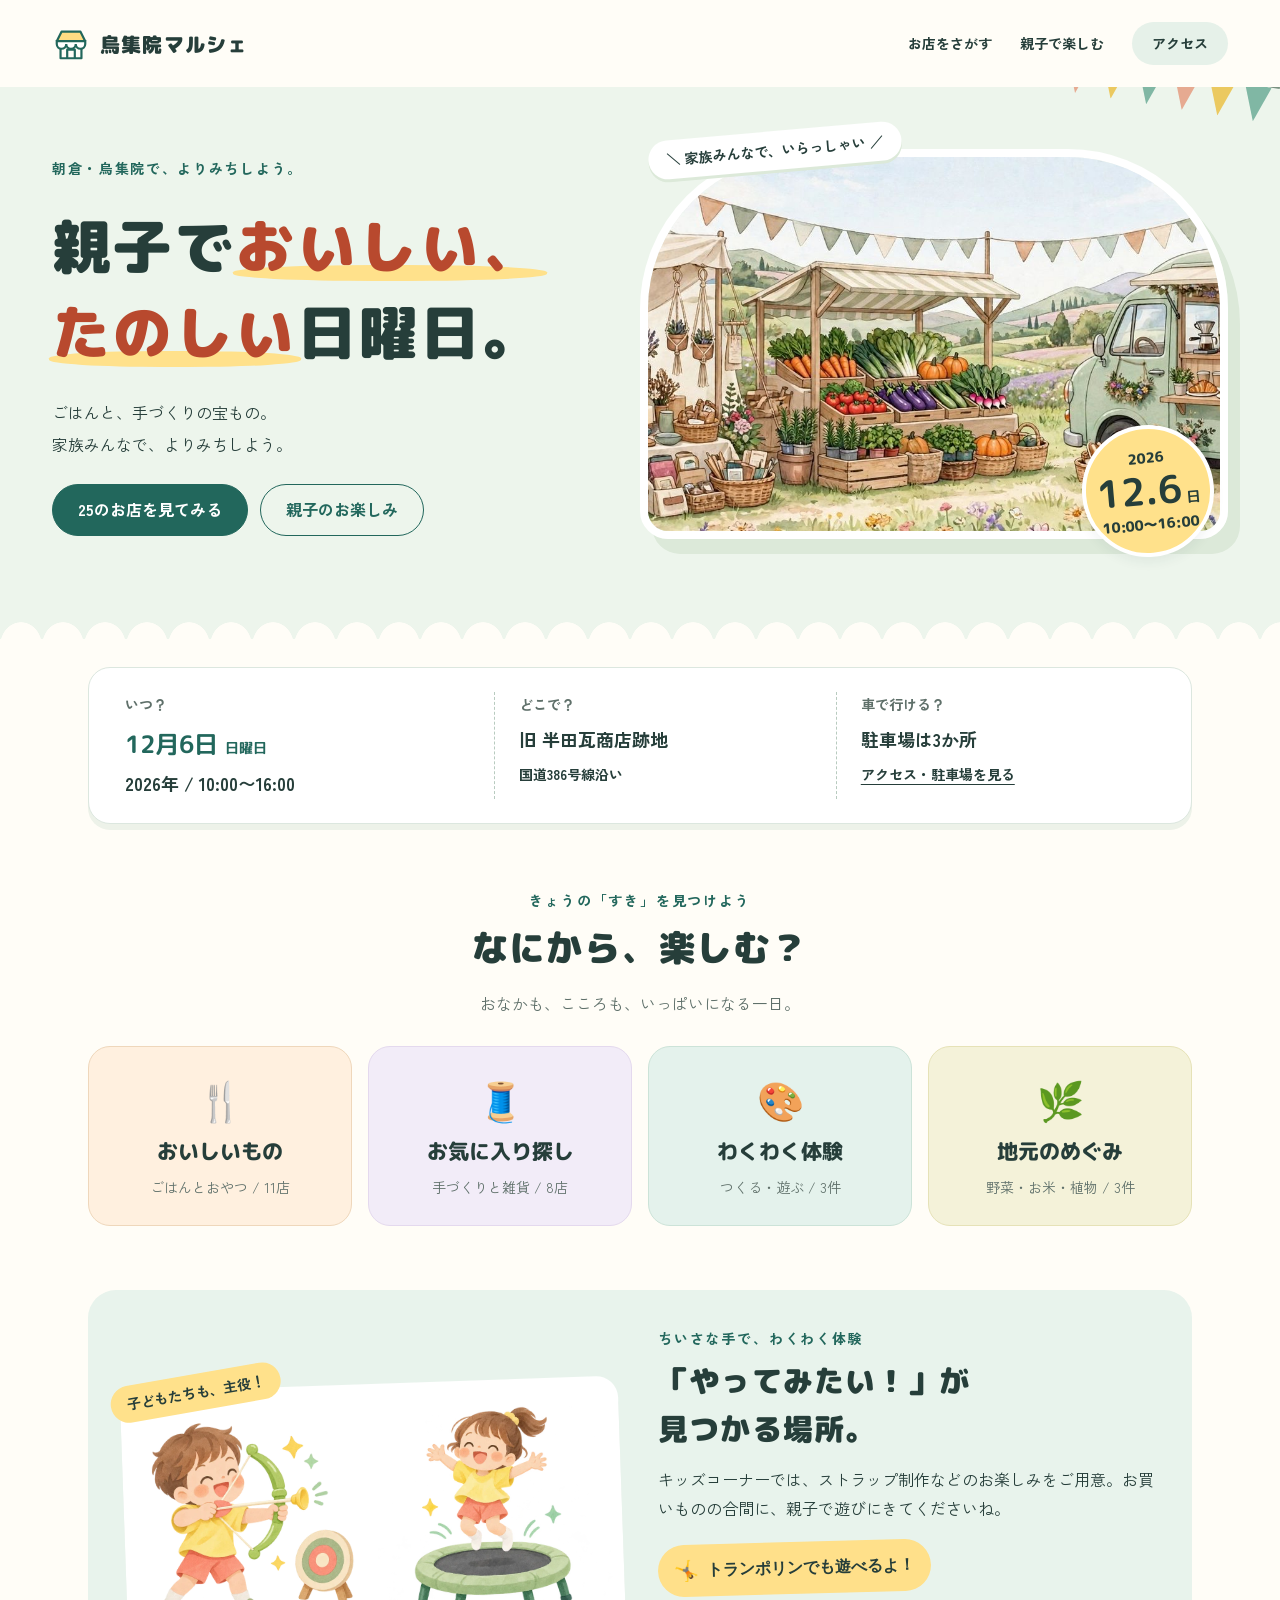
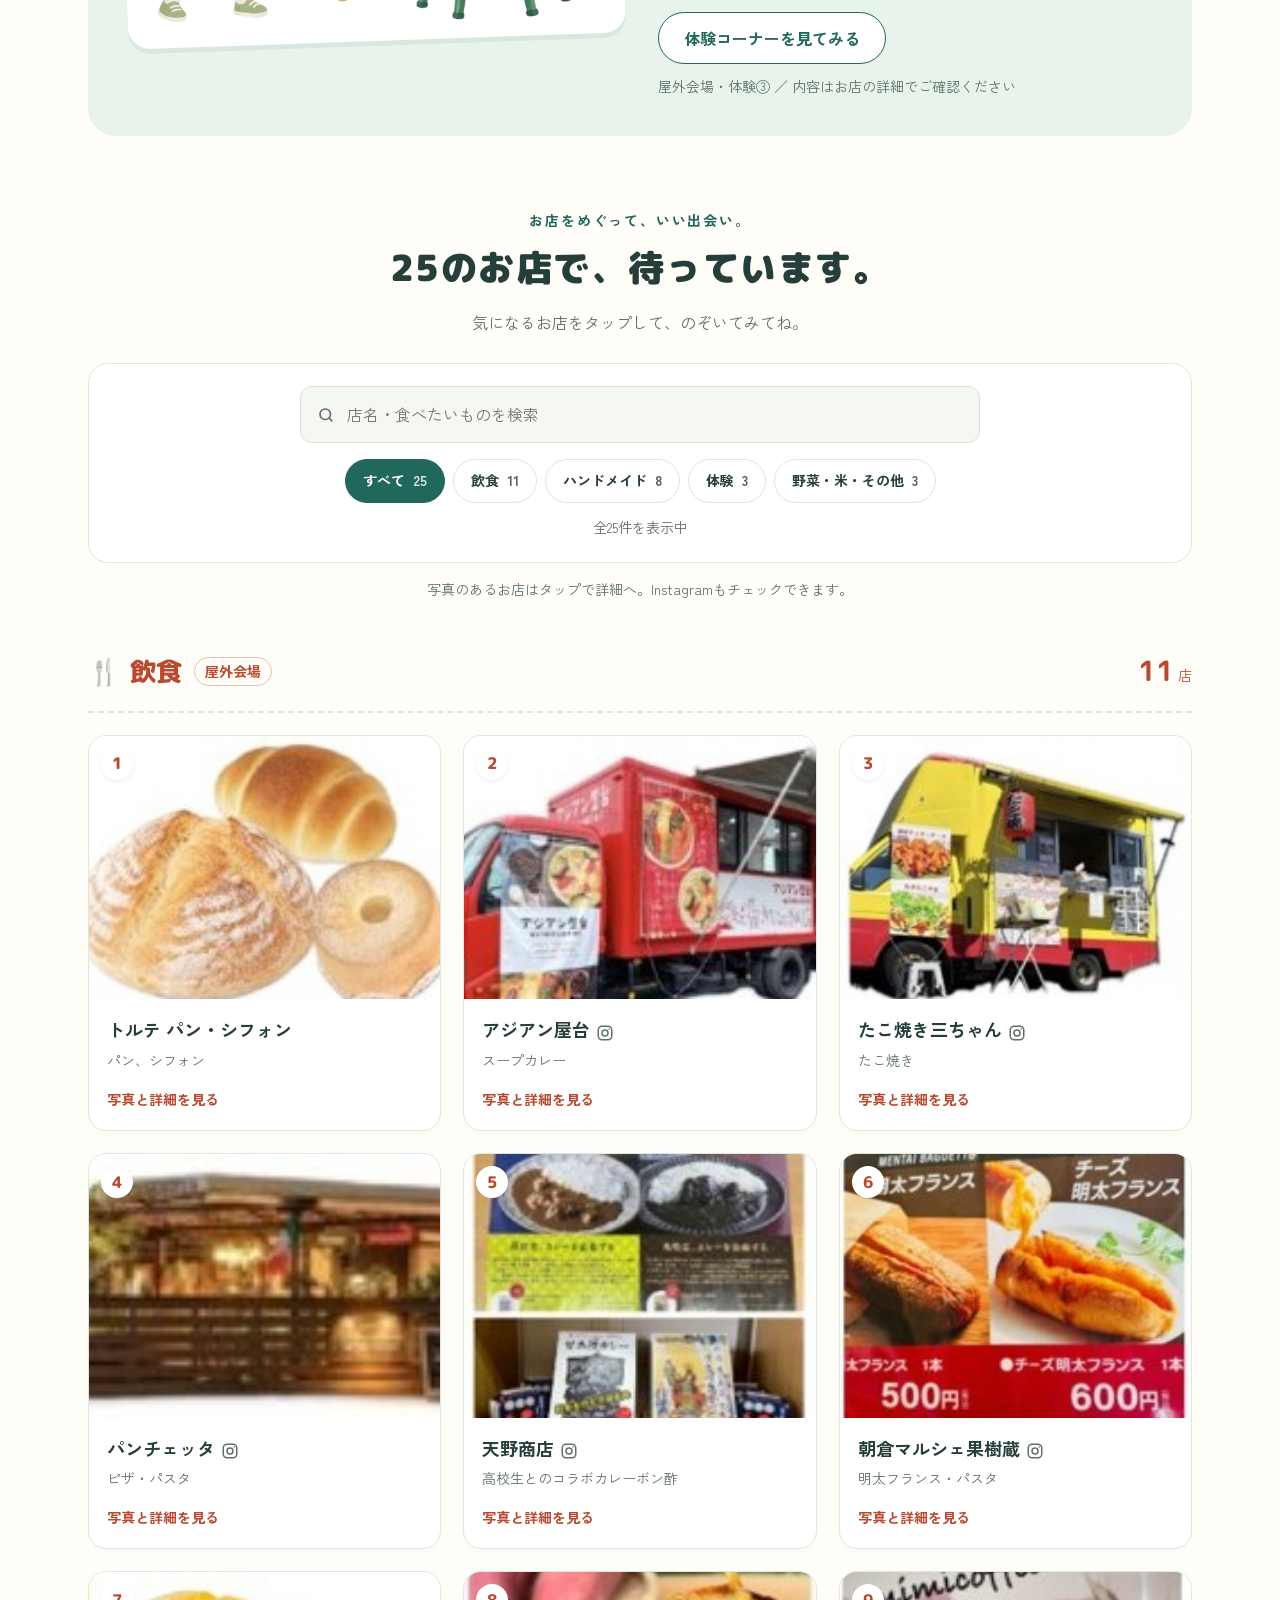
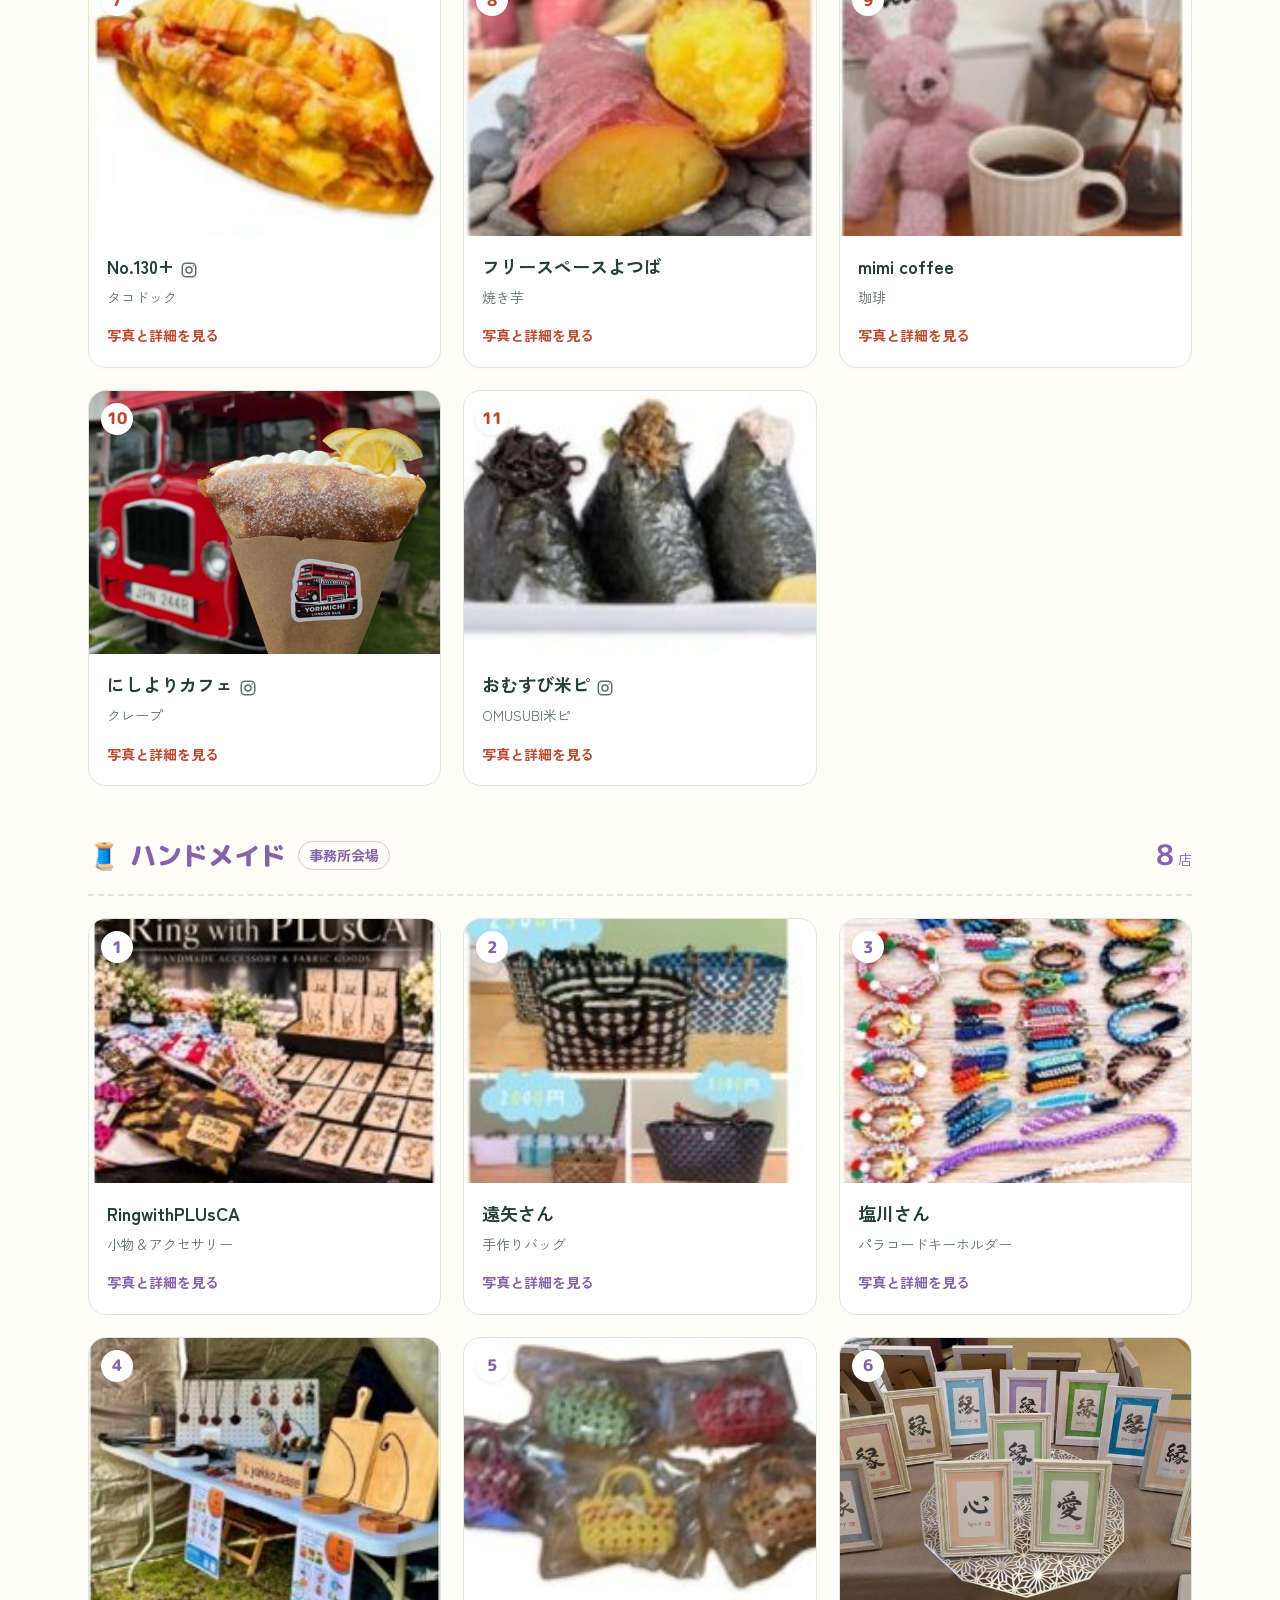
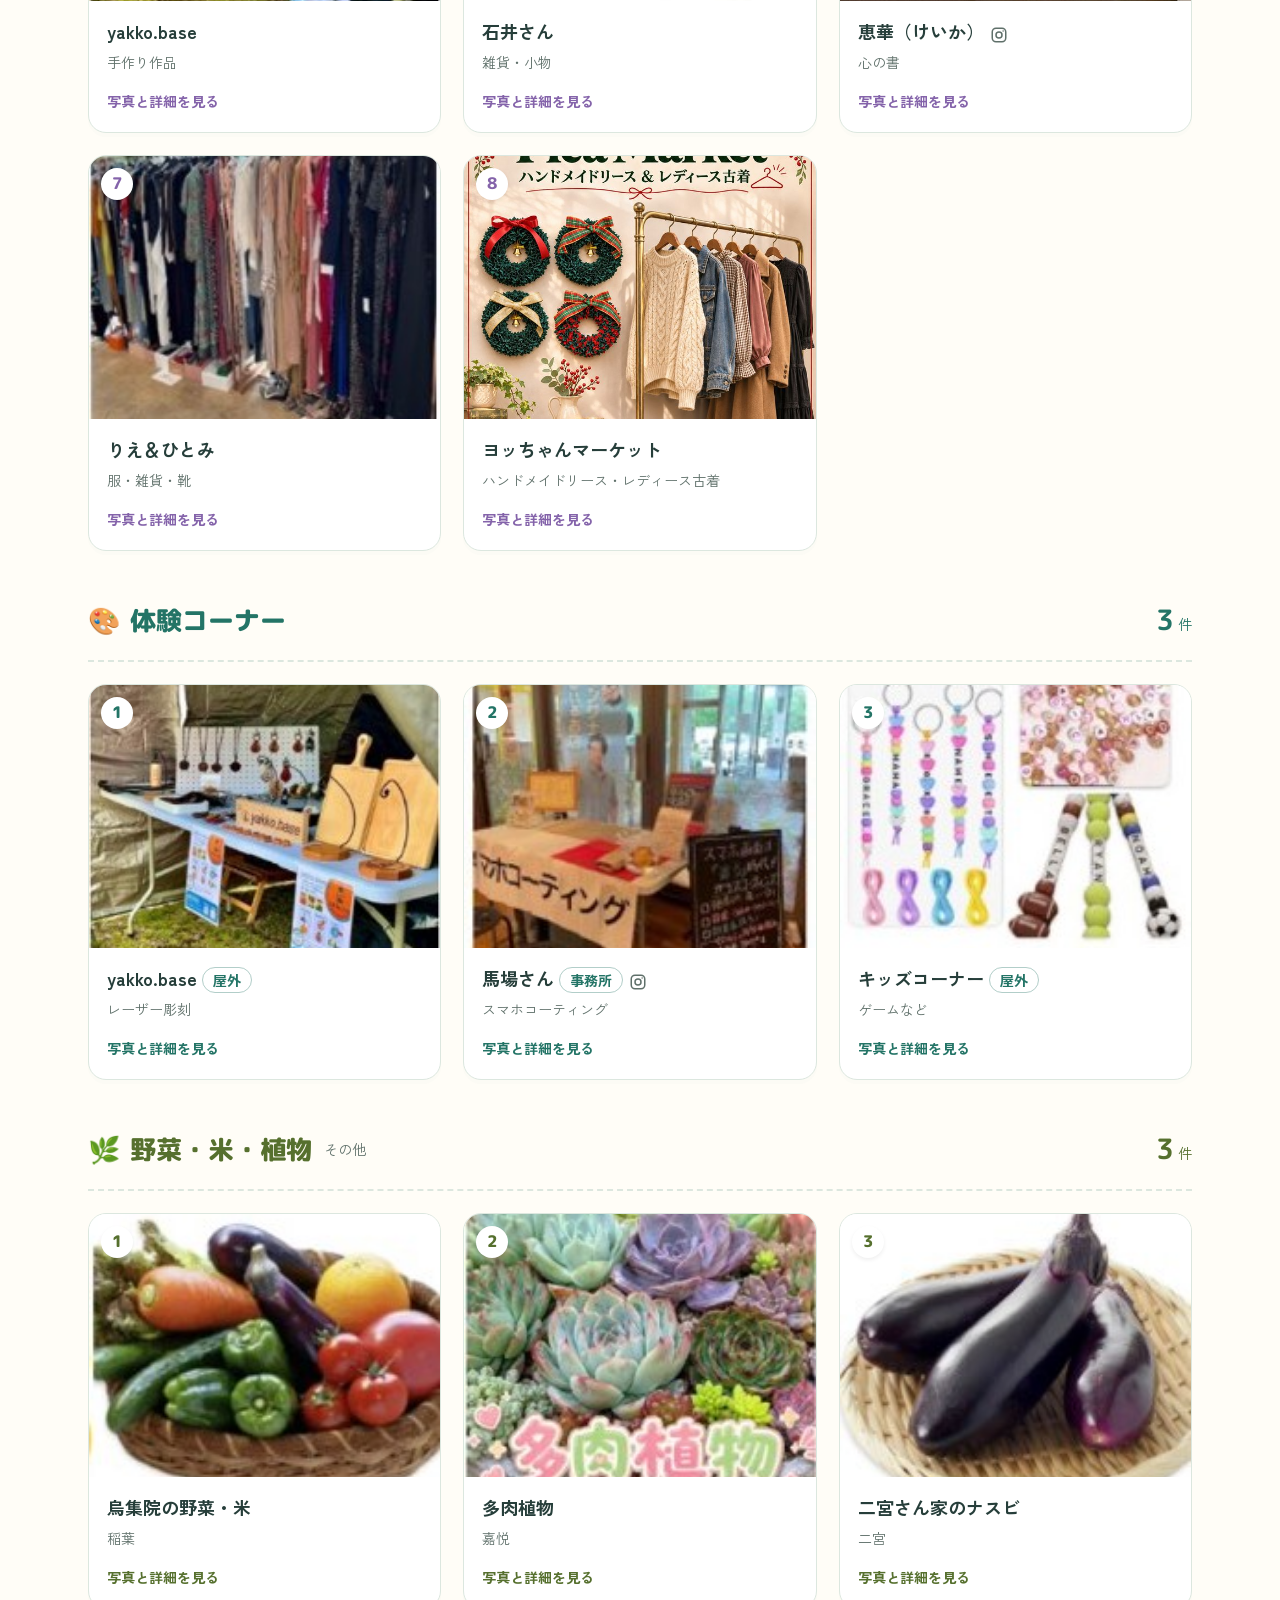
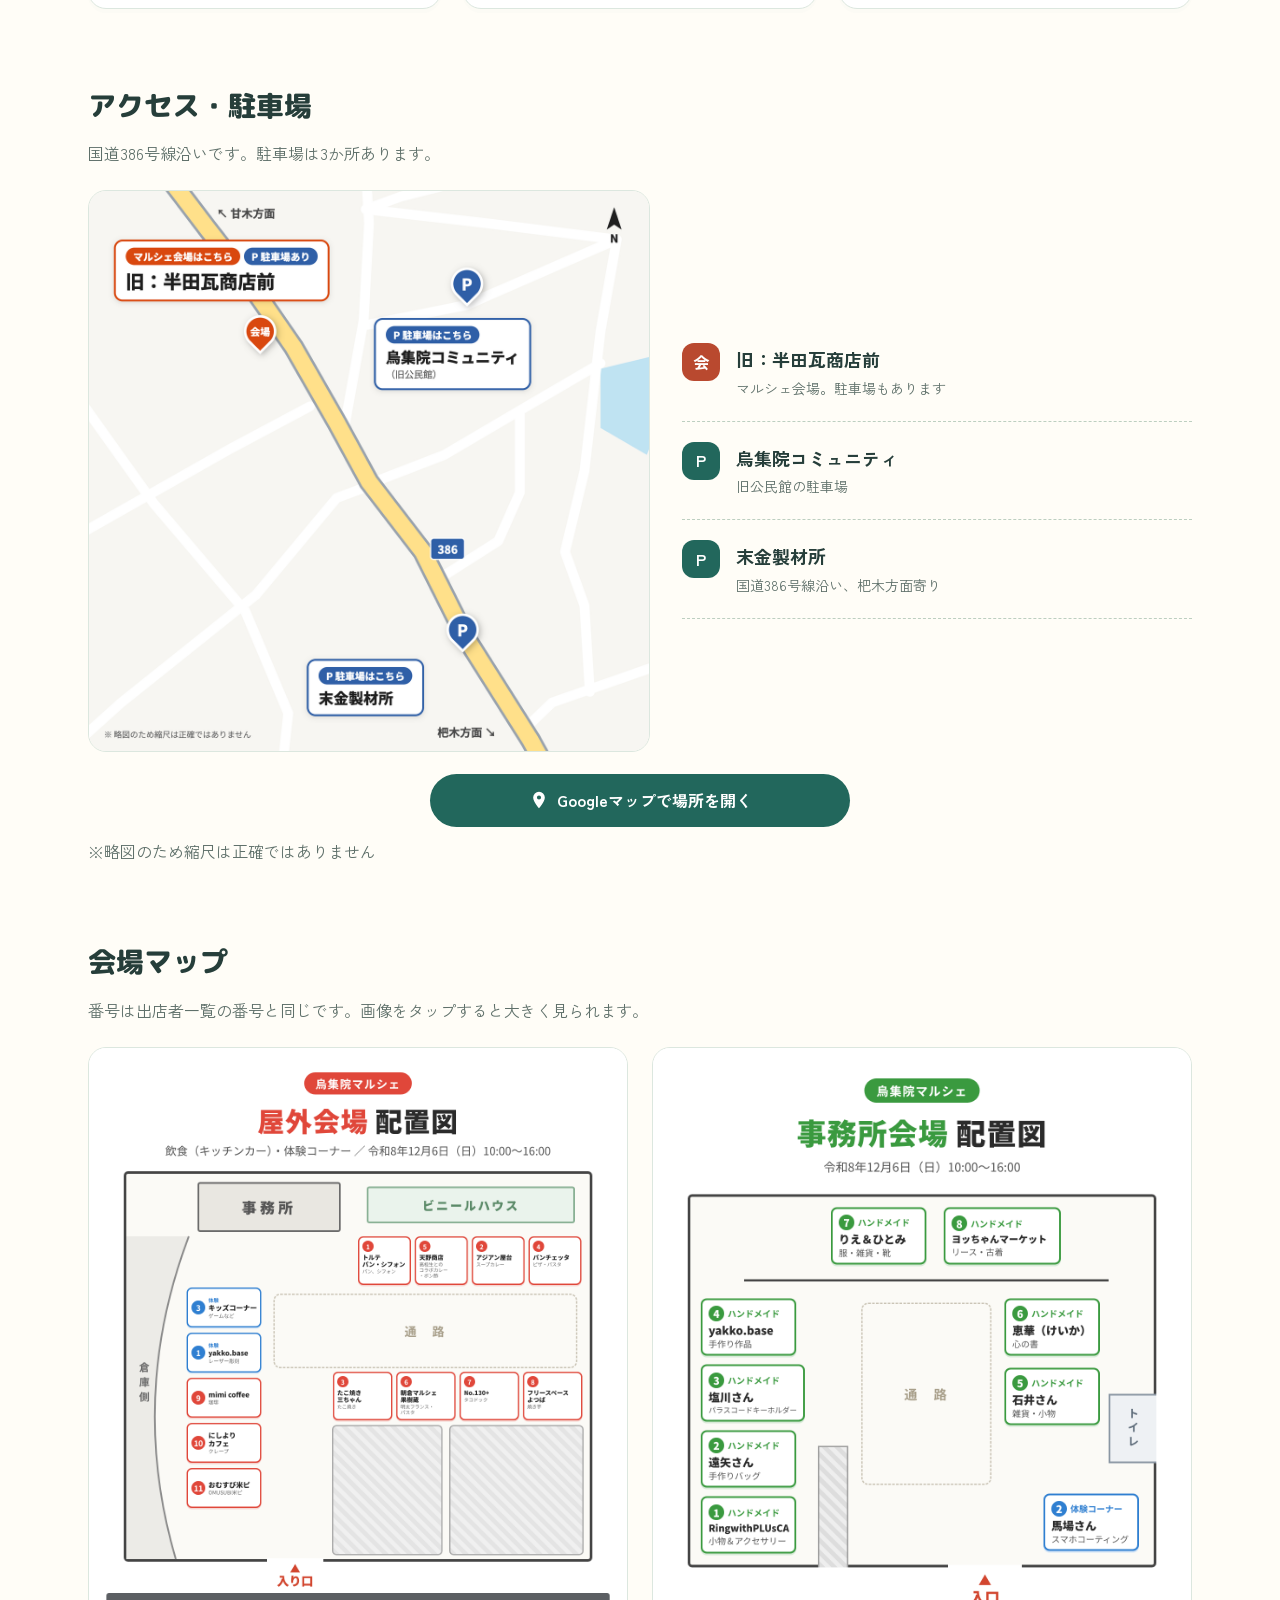
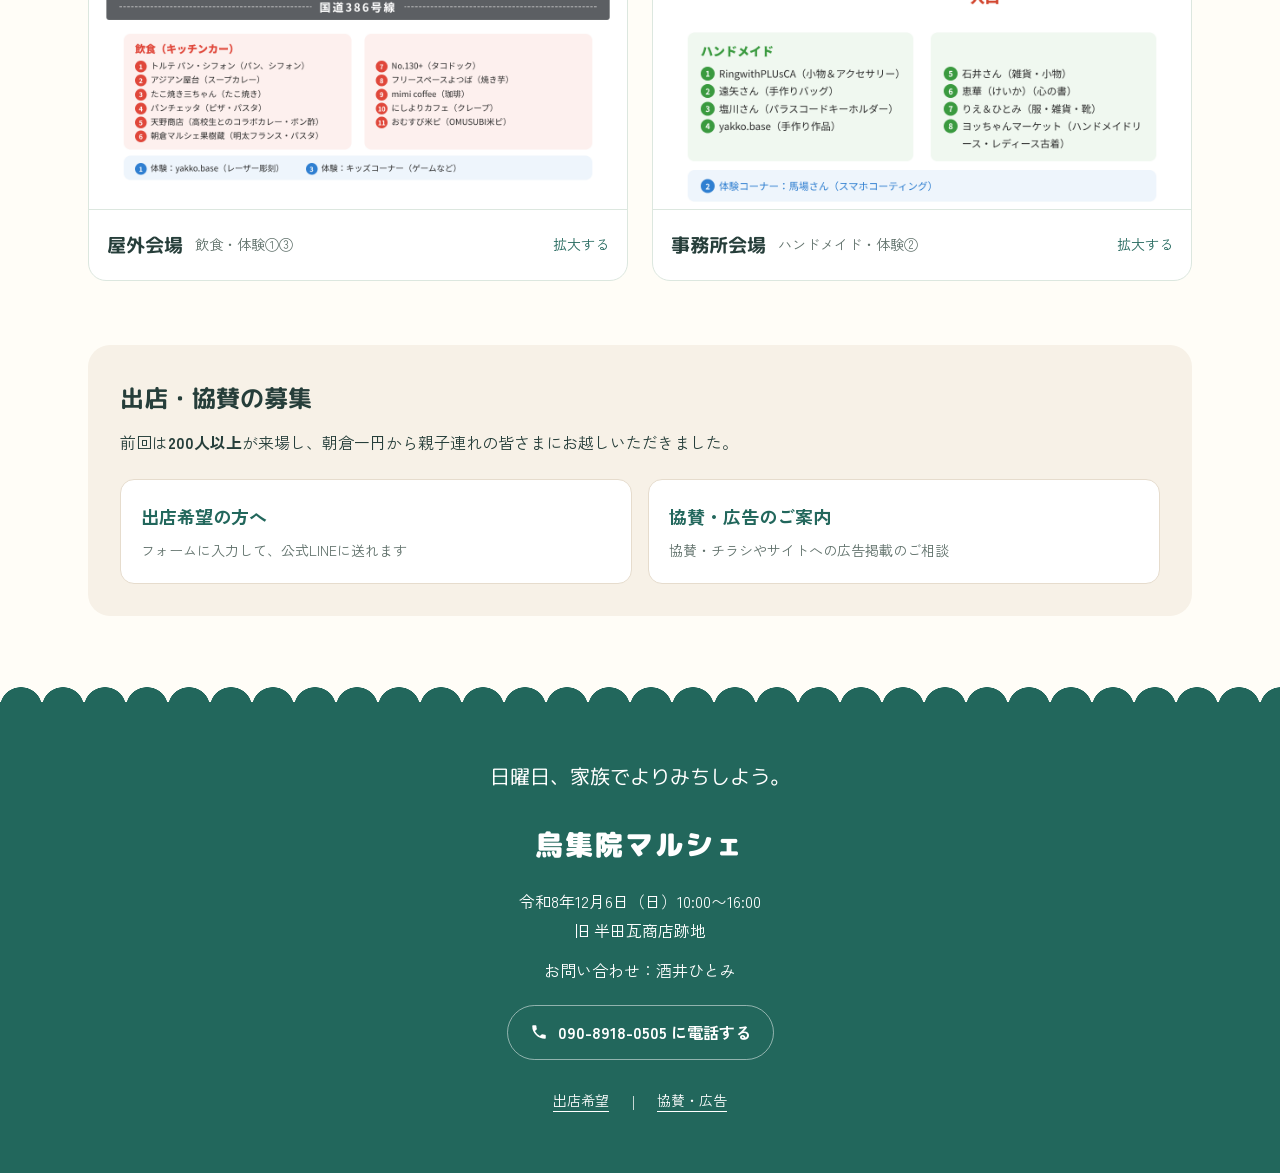
==== commit 732ee26b: "キッズコーナーの弓矢写真を水彩イラストに差し替え トランポリンと同じ色合い・画風の、おもちゃの弓矢で遊ぶ子どもの透過イラストを追加。既存の2列レイアウトで表示。  確認: 差分は該当画像の参照・寸法・" ====
--- a/index.html
+++ b/index.html
@@ -58,7 +58,7 @@
 
   <section class="kids" id="kids" aria-labelledby="kids-title">
     <div class="kids-photo kids-photo--play">
-      <img loading="lazy" decoding="async" src="images/shops/toys.jpg" width="800" height="600" alt="キッズコーナーで紹介されている、カラフルなおもちゃ">
+      <img loading="lazy" decoding="async" src="images/archery.webp" width="640" height="640" alt="おもちゃの弓矢で遊ぶ子どものイラスト">
       <img loading="lazy" decoding="async" src="images/trampoline.webp" width="640" height="640" alt="トランポリンで楽しそうに跳ぶ子どものイラスト">
       <span class="kids-sticker">子どもたちも、主役！</span>
     </div>
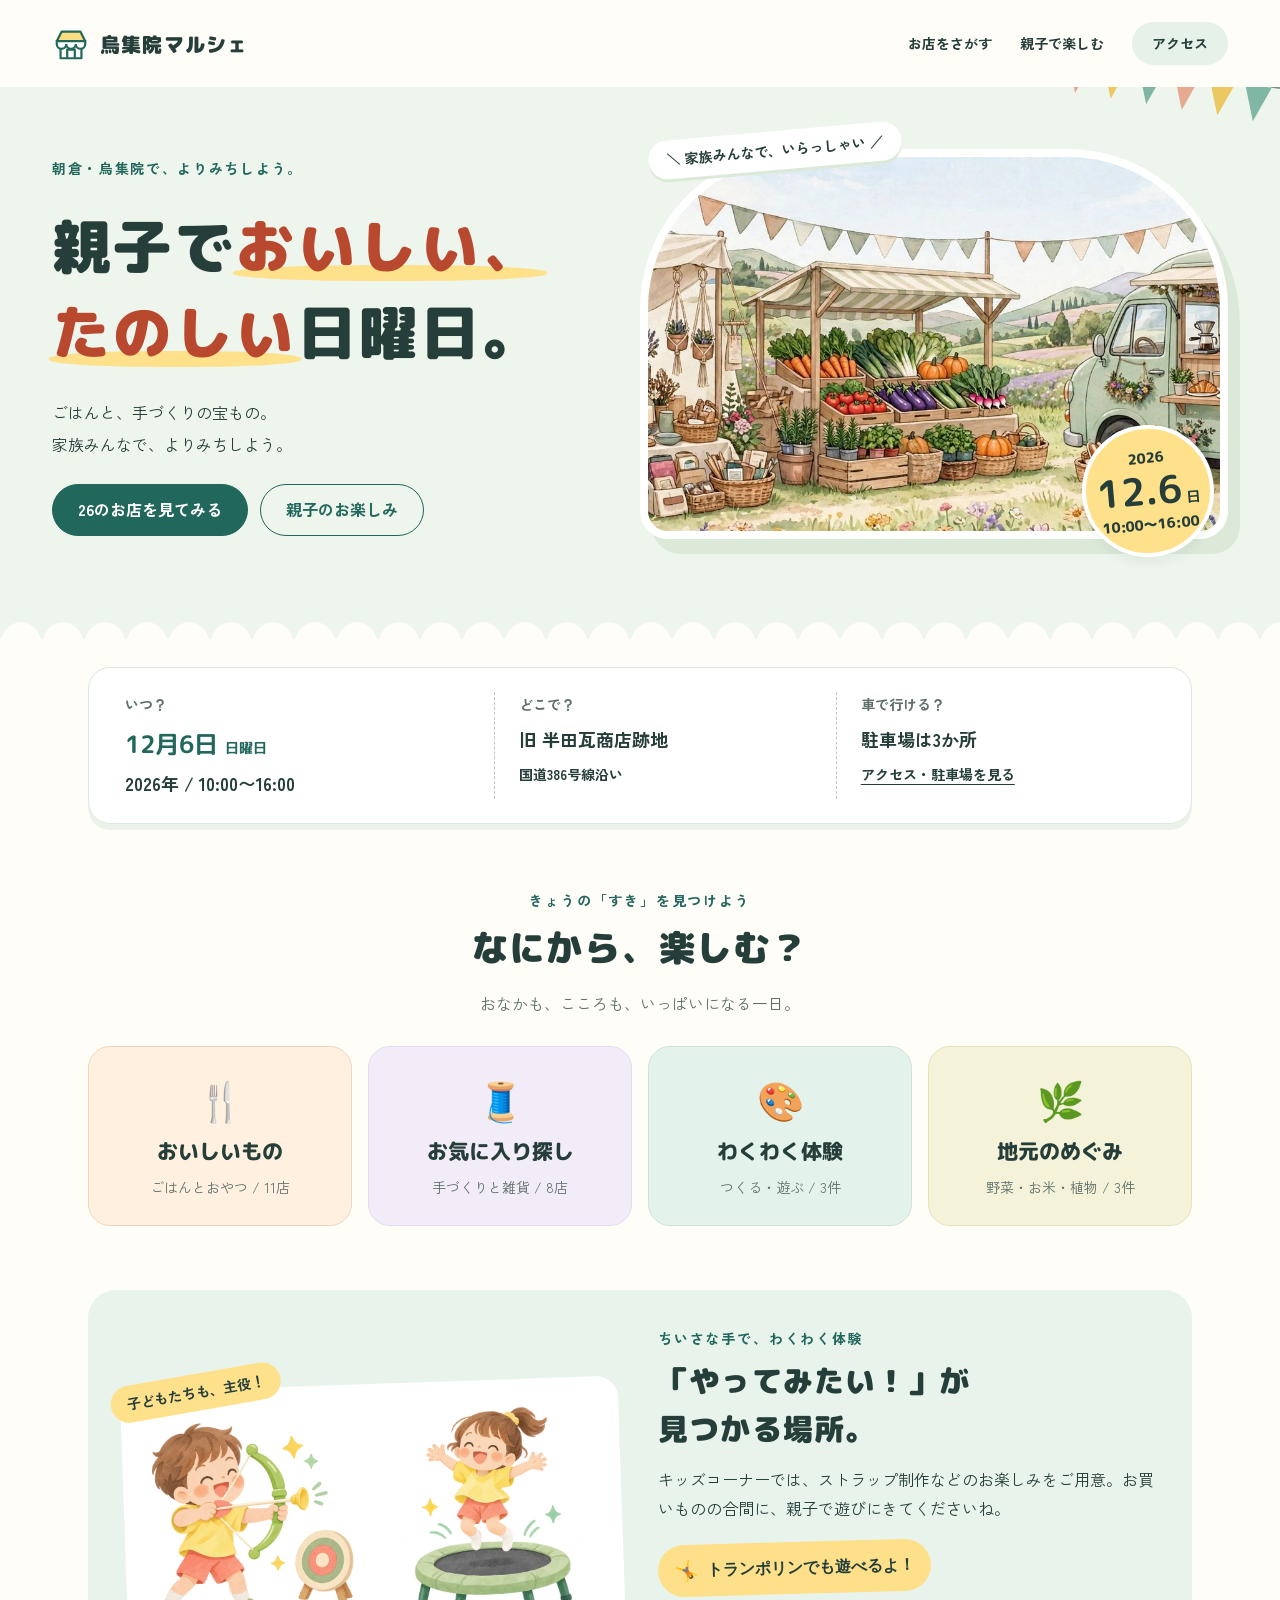
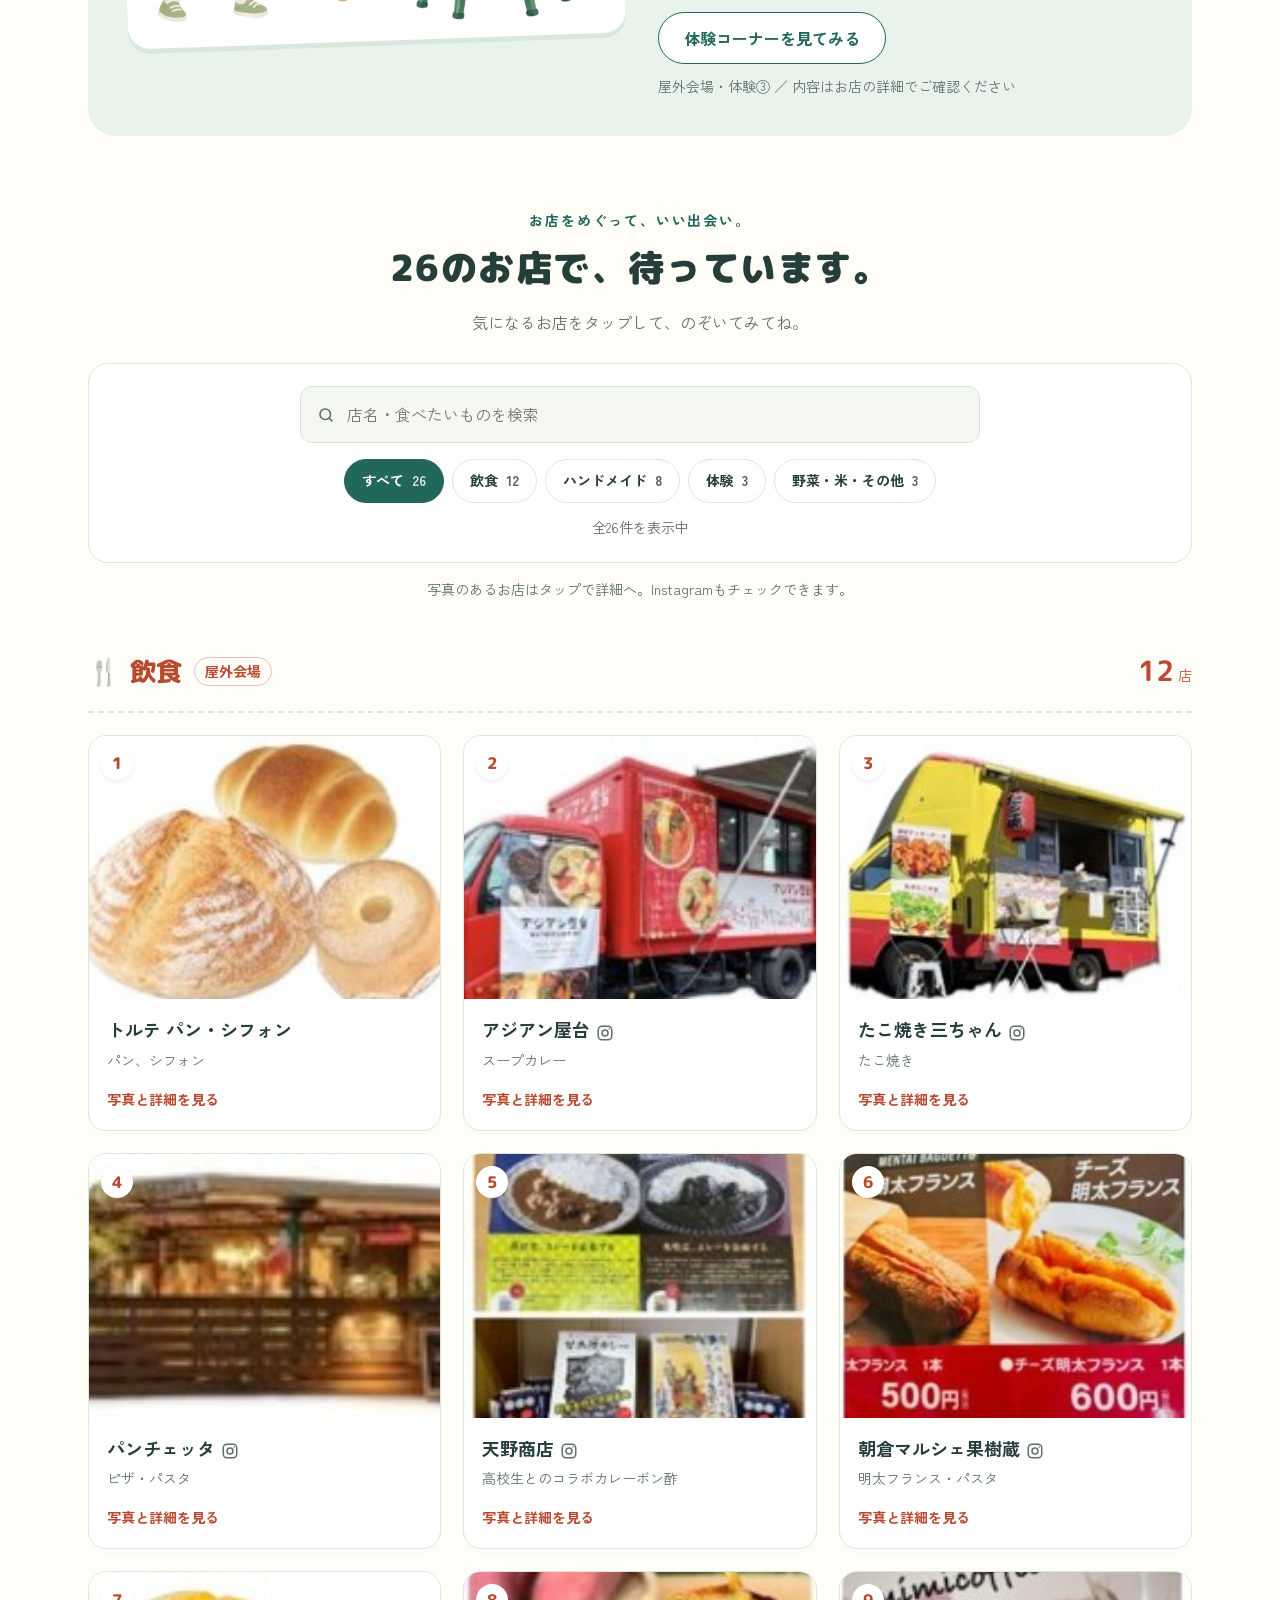
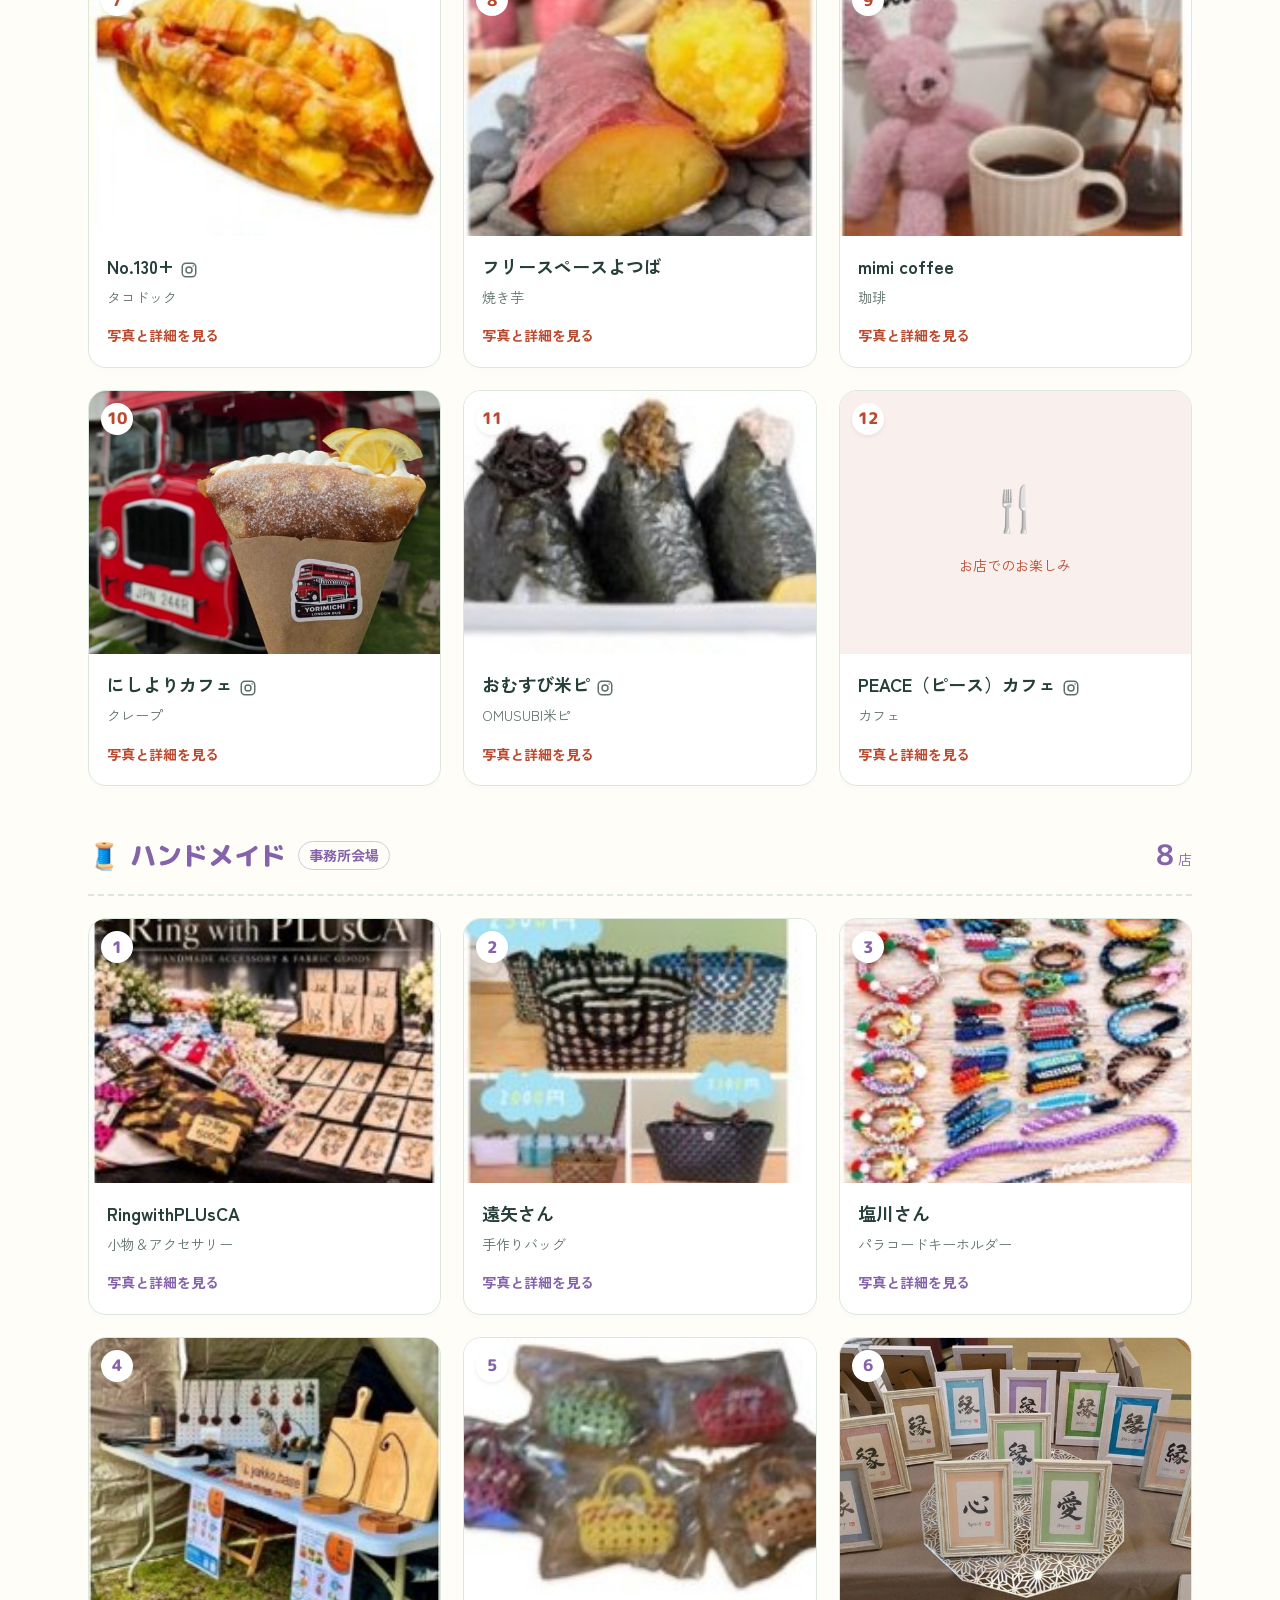
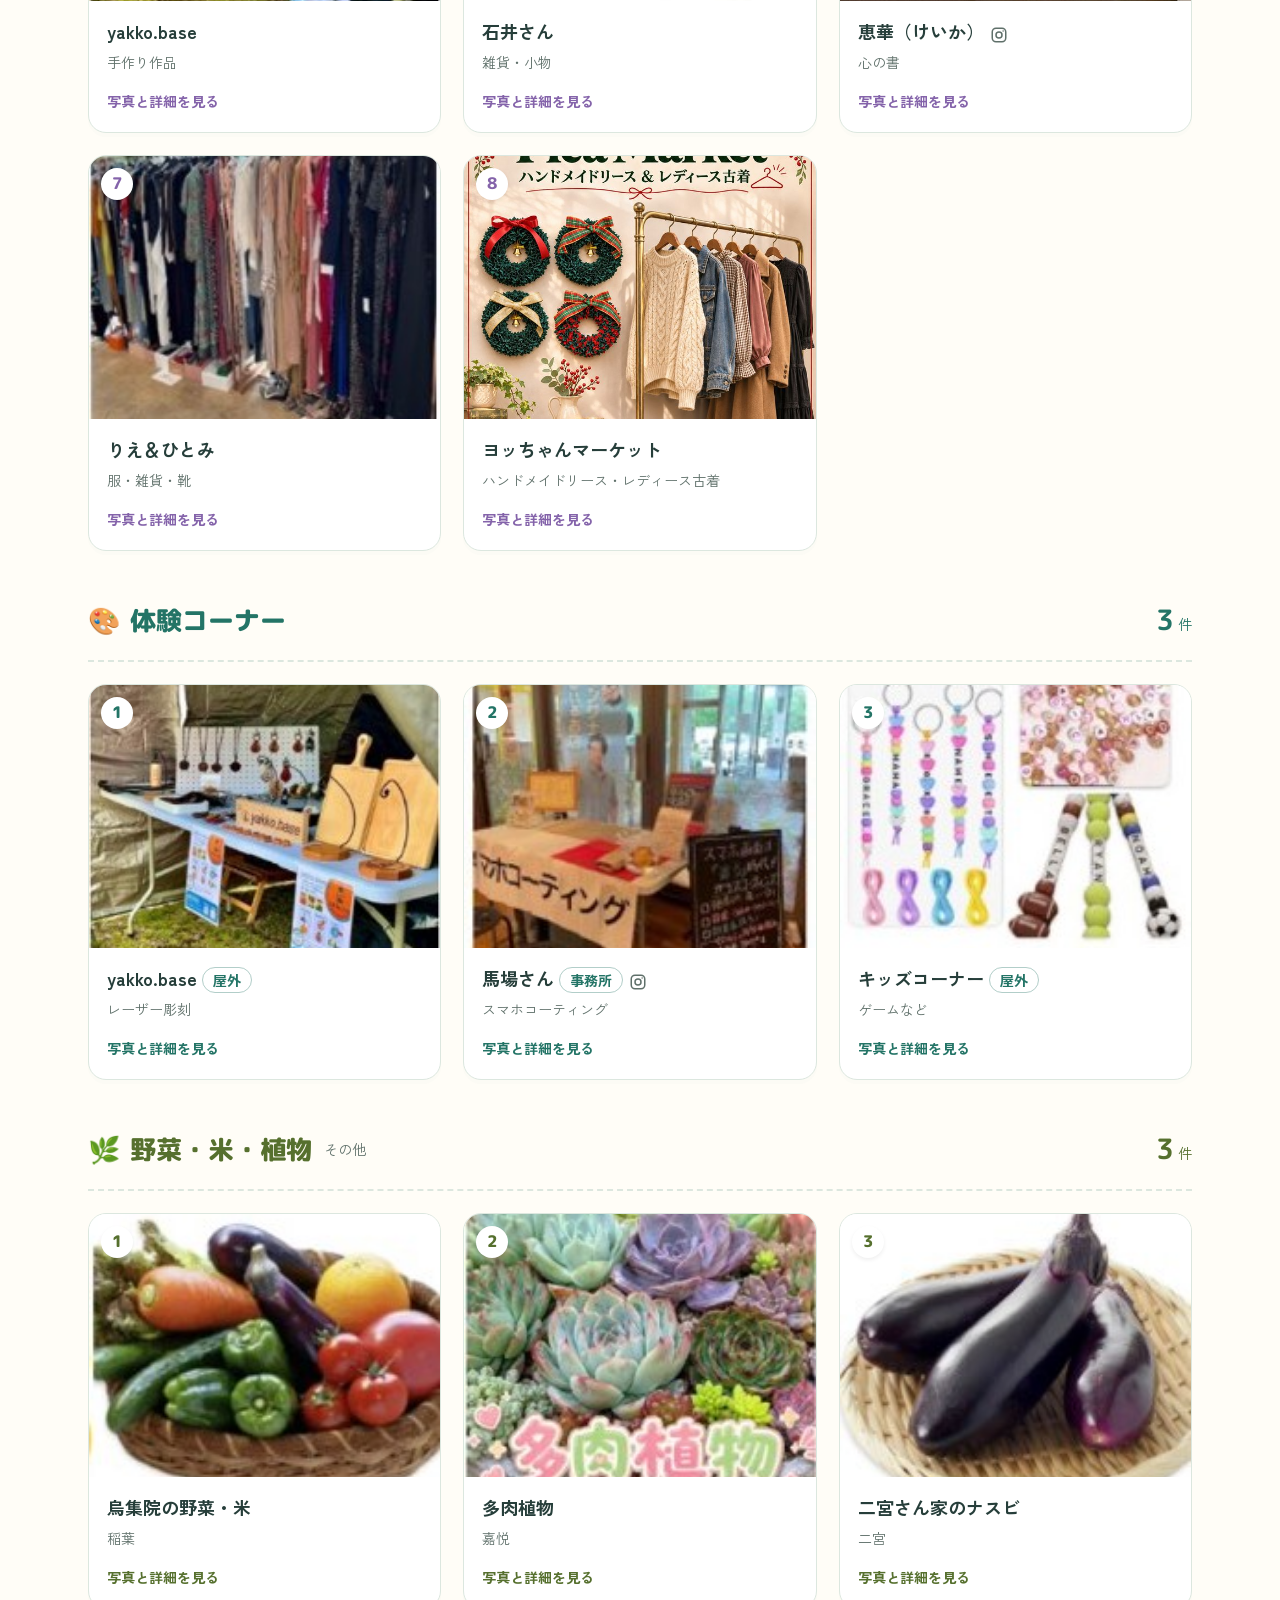
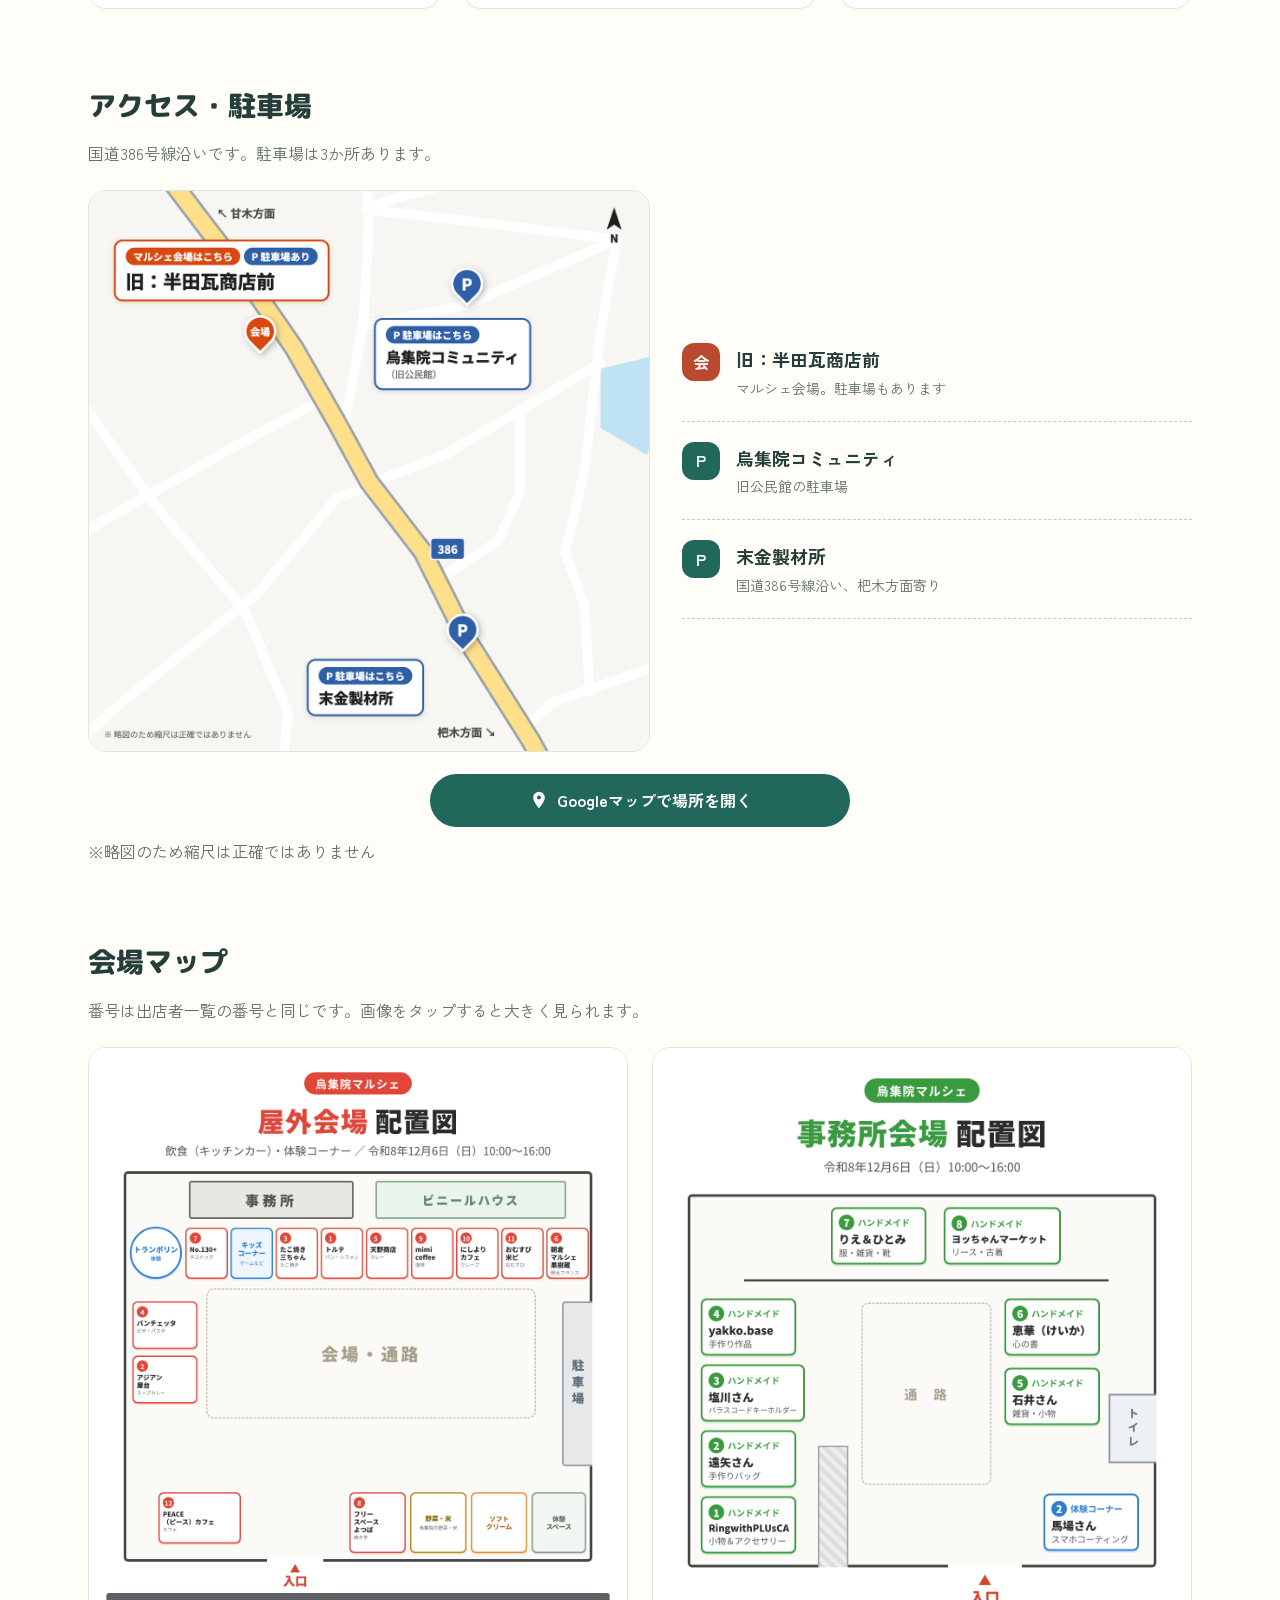
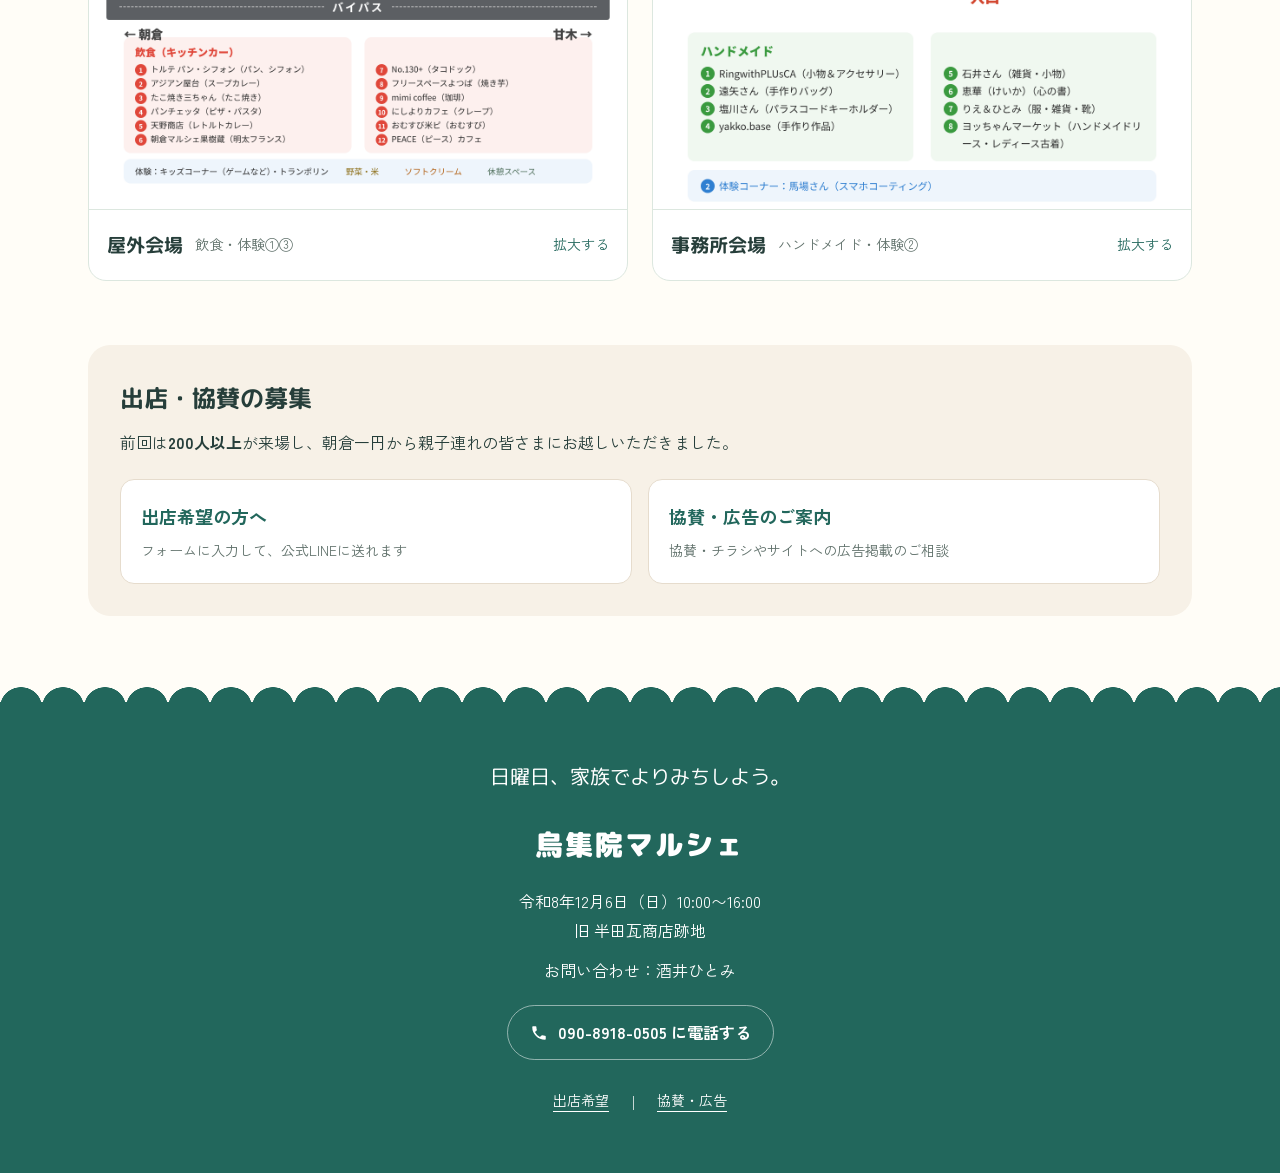
==== commit eb3646d5: "飲食12番にPEACE（ピース）カフェを追加し、屋外会場の配置図を新レイアウトに - 一覧・詳細・Instagramリンクを追加、店舗数を26店に更新 - いただいた配置案に合わせて屋外会場の配置図を" ====
--- a/index.html
+++ b/index.html
@@ -4,7 +4,7 @@
 <meta charset="utf-8">
 <meta name="viewport" content="width=device-width, initial-scale=1, viewport-fit=cover">
 <meta name="color-scheme" content="light">
-<meta name="description" content="12月6日（日）は烏集院マルシェへ。ごはんとおやつ、手づくり雑貨、キッズコーナーなど全25店。親子で楽しむ日曜日。10:00〜16:00／旧 半田瓦商店跡地。">
+<meta name="description" content="12月6日（日）は烏集院マルシェへ。ごはんとおやつ、手づくり雑貨、キッズコーナーなど全26店。親子で楽しむ日曜日。10:00〜16:00／旧 半田瓦商店跡地。">
 <link rel="icon" href="data:,">
 <title>烏集院マルシェ｜親子でおいしい、たのしい日曜日。</title>
 <link rel="preconnect" href="https://fonts.googleapis.com">
@@ -26,7 +26,7 @@
       <p class="eyebrow">朝倉・烏集院で、よりみちしよう。</p>
       <h1>親子で<span class="accent">おいしい、</span><br><span class="accent">たのしい</span>日曜日。</h1>
       <p class="welcome">ごはんと、手づくりの宝もの。<br>家族みんなで、よりみちしよう。</p>
-      <div class="hero-actions"><a class="pill" href="#shops">25のお店を見てみる</a><a class="pill secondary" href="#kids">親子のお楽しみ</a></div>
+      <div class="hero-actions"><a class="pill" href="#shops">26のお店を見てみる</a><a class="pill secondary" href="#kids">親子のお楽しみ</a></div>
     </div>
     <div class="hero-art">
       <img class="hero-img" src="images/market-illustration.jpg" alt="雑貨のテント、野菜の屋台、キッチンカーが並ぶマルシェの水彩イラスト" width="1600" height="600" fetchpriority="high">
@@ -67,27 +67,27 @@
 
 
 
-  <div class="list-heading" id="shops"><p class="section-kicker">お店をめぐって、いい出会い。</p><h2 class="section-title"><span>25のお店で、</span><span>待っています。</span></h2><p class="section-intro">気になるお店をタップして、のぞいてみてね。</p></div>
+  <div class="list-heading" id="shops"><p class="section-kicker">お店をめぐって、いい出会い。</p><h2 class="section-title"><span>26のお店で、</span><span>待っています。</span></h2><p class="section-intro">気になるお店をタップして、のぞいてみてね。</p></div>
   <div class="controls">
     <label class="search">
       <svg width="18" height="18" viewBox="0 0 24 24" fill="none" stroke="currentColor" stroke-width="2.2" stroke-linecap="round" aria-hidden="true"><circle cx="11" cy="11" r="7"/><path d="m20 20-3.5-3.5"/></svg>
       <input id="q" type="search" placeholder="店名・食べたいものを検索" aria-label="出店者を検索">
     </label>
     <div class="tabs" role="group" aria-label="カテゴリで絞り込み">
-      <button type="button" class="tab" data-filter="all" aria-pressed="true">すべて <span class="k">25</span></button>
-      <button type="button" class="tab" data-filter="food" aria-pressed="false"><span class="d" aria-hidden="true"></span>飲食 <span class="k">11</span></button>
+      <button type="button" class="tab" data-filter="all" aria-pressed="true">すべて <span class="k">26</span></button>
+      <button type="button" class="tab" data-filter="food" aria-pressed="false"><span class="d" aria-hidden="true"></span>飲食 <span class="k">12</span></button>
       <button type="button" class="tab" data-filter="handmade" aria-pressed="false"><span class="d" aria-hidden="true"></span>ハンドメイド <span class="k">8</span></button>
       <button type="button" class="tab" data-filter="experience" aria-pressed="false"><span class="d" aria-hidden="true"></span>体験 <span class="k">3</span></button>
       <button type="button" class="tab" data-filter="farm" aria-pressed="false"><span class="d" aria-hidden="true"></span>野菜・米・その他 <span class="k">3</span></button>
     </div>
-    <p class="result-line" id="resultLine" aria-live="polite">全25件を表示中</p>
+    <p class="result-line" id="resultLine" aria-live="polite">全26件を表示中</p>
   </div>
 
   <p class="swipe-hint">写真のあるお店はタップで詳細へ。Instagramもチェックできます。</p>
   <div id="list">
 
     <section class="cat cat-food" data-cat="food">
-      <div class="cat-head"><h2>飲食</h2><a class="place" href="#map-okugai">屋外会場</a><span class="count"><b>11</b>店</span></div>
+      <div class="cat-head"><h2>飲食</h2><a class="place" href="#map-okugai">屋外会場</a><span class="count"><b>12</b>店</span></div>
       <ul class="rows">
         <li class="row" data-text="トルテ パン・シフォン パン シフォン"><span class="no">1</span><div><div class="name">トルテ パン・シフォン</div><div class="item">パン、シフォン</div></div></li>
         <li class="row" data-text="アジアン屋台 スープカレー"><span class="no">2</span><div><div class="name">アジアン屋台</div><div class="item">スープカレー</div></div></li>
@@ -100,6 +100,7 @@
         <li class="row" data-text="mimi coffee 珈琲 コーヒー"><span class="no">9</span><div><div class="name">mimi coffee</div><div class="item">珈琲</div></div></li>
         <li class="row" data-text="NiSHiYOR! café にしよりカフェ クレープ"><span class="no">10</span><div><div class="name">にしよりカフェ</div><div class="item">クレープ</div></div></li>
         <li class="row" data-text="おむすび米ピ OMUSUBI米ピ"><span class="no">11</span><div><div class="name">おむすび米ピ</div><div class="item">OMUSUBI米ピ</div></div></li>
+        <li class="row" data-text="PEACE ピース ピースカフェ カフェ"><span class="no">12</span><div><div class="name">PEACE（ピース）カフェ</div><div class="item">カフェ</div></div></li>
       </ul>
     </section>
 
@@ -160,7 +161,7 @@
     <p class="sec-note">番号は出店者一覧の番号と同じです。画像をタップすると大きく見られます。</p>
     <div class="map-grid">
       <figure class="map-card" id="map-okugai">
-        <a href="images/haichi-okugai.png" target="_blank" rel="noopener"><img loading="lazy" decoding="async" src="images/haichi-okugai.png" alt="屋外会場の配置図。ビニールハウス前に飲食1・5・2・4、その向かいに飲食3・6・7・8、事務所前は通路、倉庫側に体験3・体験1と飲食9〜11。国道386号線側が入り口。" width="1240" height="1754"></a>
+        <a href="images/haichi-okugai.png" target="_blank" rel="noopener"><img loading="lazy" decoding="async" src="images/haichi-okugai.png" alt="屋外会場の配置図。事務所とビニールハウスの前に、トランポリン、飲食7、キッズコーナー、飲食3・1・5・9・10・11・6が横一列。左側に飲食4・2、右側に駐車場。入口の左に飲食12、右に飲食8、野菜・米、ソフトクリーム、休憩スペース。バイパス側が入口。" width="1240" height="1754"></a>
         <figcaption><b>屋外会場</b><span>飲食・体験①③</span><em>拡大する</em></figcaption>
       </figure>
       <figure class="map-card" id="map-jimusho">
@@ -217,7 +218,7 @@
   var resultLine=document.getElementById('resultLine');
   var empty=document.getElementById('empty');
   var tabs=[].slice.call(document.querySelectorAll('.tab'));
-  var TOTAL=25;
+  var TOTAL=26;
 
   function apply(){
     var keyword=q.value.trim().toLowerCase();
@@ -234,7 +235,7 @@
       sec.classList.toggle('hidden',secVisible===0);
     });
     empty.classList.toggle('show',visible===0);
-    resultLine.textContent=(visible===TOTAL)?'全25件を表示中':visible+'件を表示中（全25件）';
+    resultLine.textContent=(visible===TOTAL)?'全26件を表示中':visible+'件を表示中（全26件）';
     tabs.forEach(function(b){b.setAttribute('aria-pressed',b.getAttribute('data-filter')===currentFilter?'true':'false');});
   }
   tabs.forEach(function(b){
@@ -243,7 +244,7 @@
 
   /* ---- 店舗の詳細 ---- */
   var IMG={"yocchan": "images/shops/yocchan.jpg", "nishiyori": "images/shops/nishiyori.jpg", "amano": "images/shops/amano.jpg", "asian": "images/shops/asian.jpg", "baba": "images/shops/baba.jpg", "inaba": "images/shops/inaba.jpg", "ishii": "images/shops/ishii.jpg", "kaetsu": "images/shops/kaetsu.jpg", "kajuzo": "images/shops/kajuzo.jpg", "mimi": "images/shops/mimi.jpg", "naomi": "images/shops/naomi.jpg", "ninomiya": "images/shops/ninomiya.jpg", "no130": "images/shops/no130.jpg", "omusubi": "images/shops/omusubi.jpg", "pancetta": "images/shops/pancetta.jpg", "plusca": "images/shops/plusca.jpg", "rie": "images/shops/rie.jpg", "shiokawa": "images/shops/shiokawa.jpg", "takoyaki": "images/shops/takoyaki.jpg", "torte": "images/shops/torte.jpg", "toya": "images/shops/toya.jpg", "toys": "images/shops/toys.jpg", "yakko": "images/shops/yakko.jpg", "yotsuba": "images/shops/yotsuba.jpg", "keika": "images/shops/keika.jpg"};
-  var SHOPS={"food-1": {"img": ["torte"], "title": "TORTE〜トルテ〜", "desc": ["塩こうじごはん", "シフォンケーキ"], "place": "okugai"}, "food-2": {"img": ["asian"], "title": "アジアン屋台", "desc": ["スープカレー"], "place": "okugai", "ig": "asian_yatai"}, "food-3": {"img": ["takoyaki"], "title": "たこ焼き三ちゃん", "desc": ["たこ焼き"], "place": "okugai", "ig": "takoyaki_sanchan"}, "food-4": {"img": ["pancetta"], "title": "パンチェッタ", "desc": ["ピザ・パスタ"], "place": "okugai", "ig": "pancetta2007"}, "food-5": {"img": ["amano"], "title": "天野商店", "desc": ["レトルトカレー"], "place": "okugai", "ig": "amanoshouten_mz"}, "food-6": {"img": ["kajuzo"], "title": "朝倉マルシェ果樹蔵", "desc": ["明太フランス"], "place": "okugai", "ig": "kajyukura.fan"}, "food-7": {"img": ["no130"], "title": "NO.130+", "desc": ["名物 タコドック"], "place": "okugai", "ig": "no.130purasu"}, "food-8": {"img": ["yotsuba"], "title": "フリースペースよつば", "desc": ["焼き芋"], "place": "okugai"}, "food-9": {"img": ["mimi"], "title": "mimicoffee", "desc": ["淹れたてコーヒー"], "place": "okugai"}, "food-10": {"img": ["nishiyori"], "title": "NiSHiYOR! café\nにしよりカフェ", "desc": ["クレープ"], "note": "朝倉の食材を使ったやさしい味", "place": "okugai", "ig": "nishiyoricafe"}, "food-11": {"img": ["omusubi"], "title": "OMUSUBI米ピ", "desc": ["こだわりのおむすび"], "place": "okugai", "ig": "omusubi_komepi"}, "hand-1": {"img": ["plusca"], "title": "Ring with PLUsCA", "desc": ["アクセサリー", "手作り小物"], "place": "jimusho"}, "hand-2": {"img": ["toya"], "title": "遠矢さん", "desc": ["手作りバッグ"], "place": "jimusho"}, "hand-3": {"img": ["shiokawa"], "title": "塩川さん", "desc": ["手作り小物"], "place": "jimusho"}, "hand-4": {"img": ["yakko"], "title": "yakko.base", "desc": ["レーザー彫刻", "手作り小物"], "place": "jimusho"}, "hand-5": {"img": ["ishii"], "title": "石井さん", "desc": ["手作り小物"], "place": "jimusho"}, "hand-6": {"img": ["keika"], "title": "恵華（けいか）", "desc": ["心の書"], "note": "一文字に想いを込めて。あなたの心にそっと寄り添う字を見つけてください。額の中はお好きなものに交換可能です。", "place": "jimusho", "ig": "a594ni"}, "hand-7": {"img": ["rie"], "title": "りえ＆ひとみ", "desc": ["洋服・雑貨"], "note": "洋服・靴・バッグなどなど掘り出し物あります！見に来てね☆", "place": "jimusho"}, "exp-1": {"img": ["yakko"], "title": "yakko.base", "desc": ["レーザー彫刻", "手作り小物"], "place": "okugai"}, "exp-2": {"img": ["baba"], "title": "馬場さん", "desc": ["スマホコーティング"], "place": "jimusho", "ig": "tomo1959taka"}, "exp-3": {"img": ["naomi", "toys"], "title": "なおみ（キッズコーナー）", "desc": ["キッズコーナー"], "note": "ストラップ制作などなど お楽しみに 100円", "place": "okugai"}, "farm-1": {"img": ["inaba"], "title": "稲葉さん", "desc": ["烏集院の野菜・お米"]}, "farm-2": {"img": ["kaetsu"], "title": "嘉悦さん", "desc": ["多肉植物"]}, "farm-3": {"img": ["ninomiya"], "title": "二宮さん", "desc": ["なす"]}, "hand-8": {"img": ["yocchan"], "title": "ヨッちゃんマーケット", "desc": ["ハンドメイドリース", "レディース古着"], "note": "Flea Market（フリーマーケット）", "place": "jimusho"}};
+  var SHOPS={"food-1": {"img": ["torte"], "title": "TORTE〜トルテ〜", "desc": ["塩こうじごはん", "シフォンケーキ"], "place": "okugai"}, "food-2": {"img": ["asian"], "title": "アジアン屋台", "desc": ["スープカレー"], "place": "okugai", "ig": "asian_yatai"}, "food-3": {"img": ["takoyaki"], "title": "たこ焼き三ちゃん", "desc": ["たこ焼き"], "place": "okugai", "ig": "takoyaki_sanchan"}, "food-4": {"img": ["pancetta"], "title": "パンチェッタ", "desc": ["ピザ・パスタ"], "place": "okugai", "ig": "pancetta2007"}, "food-5": {"img": ["amano"], "title": "天野商店", "desc": ["レトルトカレー"], "place": "okugai", "ig": "amanoshouten_mz"}, "food-6": {"img": ["kajuzo"], "title": "朝倉マルシェ果樹蔵", "desc": ["明太フランス"], "place": "okugai", "ig": "kajyukura.fan"}, "food-7": {"img": ["no130"], "title": "NO.130+", "desc": ["名物 タコドック"], "place": "okugai", "ig": "no.130purasu"}, "food-8": {"img": ["yotsuba"], "title": "フリースペースよつば", "desc": ["焼き芋"], "place": "okugai"}, "food-9": {"img": ["mimi"], "title": "mimicoffee", "desc": ["淹れたてコーヒー"], "place": "okugai"}, "food-10": {"img": ["nishiyori"], "title": "NiSHiYOR! café\nにしよりカフェ", "desc": ["クレープ"], "note": "朝倉の食材を使ったやさしい味", "place": "okugai", "ig": "nishiyoricafe"}, "food-11": {"img": ["omusubi"], "title": "OMUSUBI米ピ", "desc": ["こだわりのおむすび"], "place": "okugai", "ig": "omusubi_komepi"}, "hand-1": {"img": ["plusca"], "title": "Ring with PLUsCA", "desc": ["アクセサリー", "手作り小物"], "place": "jimusho"}, "hand-2": {"img": ["toya"], "title": "遠矢さん", "desc": ["手作りバッグ"], "place": "jimusho"}, "hand-3": {"img": ["shiokawa"], "title": "塩川さん", "desc": ["手作り小物"], "place": "jimusho"}, "hand-4": {"img": ["yakko"], "title": "yakko.base", "desc": ["レーザー彫刻", "手作り小物"], "place": "jimusho"}, "hand-5": {"img": ["ishii"], "title": "石井さん", "desc": ["手作り小物"], "place": "jimusho"}, "hand-6": {"img": ["keika"], "title": "恵華（けいか）", "desc": ["心の書"], "note": "一文字に想いを込めて。あなたの心にそっと寄り添う字を見つけてください。額の中はお好きなものに交換可能です。", "place": "jimusho", "ig": "a594ni"}, "hand-7": {"img": ["rie"], "title": "りえ＆ひとみ", "desc": ["洋服・雑貨"], "note": "洋服・靴・バッグなどなど掘り出し物あります！見に来てね☆", "place": "jimusho"}, "exp-1": {"img": ["yakko"], "title": "yakko.base", "desc": ["レーザー彫刻", "手作り小物"], "place": "okugai"}, "exp-2": {"img": ["baba"], "title": "馬場さん", "desc": ["スマホコーティング"], "place": "jimusho", "ig": "tomo1959taka"}, "exp-3": {"img": ["naomi", "toys"], "title": "なおみ（キッズコーナー）", "desc": ["キッズコーナー"], "note": "ストラップ制作などなど お楽しみに 100円", "place": "okugai"}, "farm-1": {"img": ["inaba"], "title": "稲葉さん", "desc": ["烏集院の野菜・お米"]}, "farm-2": {"img": ["kaetsu"], "title": "嘉悦さん", "desc": ["多肉植物"]}, "farm-3": {"img": ["ninomiya"], "title": "二宮さん", "desc": ["なす"]}, "hand-8": {"img": ["yocchan"], "title": "ヨッちゃんマーケット", "desc": ["ハンドメイドリース", "レディース古着"], "note": "Flea Market（フリーマーケット）", "place": "jimusho"}, "food-12": {"img": [], "title": "PEACE（ピース）カフェ", "desc": ["カフェ"], "place": "okugai", "ig": "peace20170620_"}};
   var PREFIX={food:'food',handmade:'hand',experience:'exp',farm:'farm'};
   var CATNAME={food:'飲食',handmade:'ハンドメイド',experience:'体験コーナー',farm:'野菜・米・植物'};
   var dlg=document.getElementById('shop'), lastRow=null;
